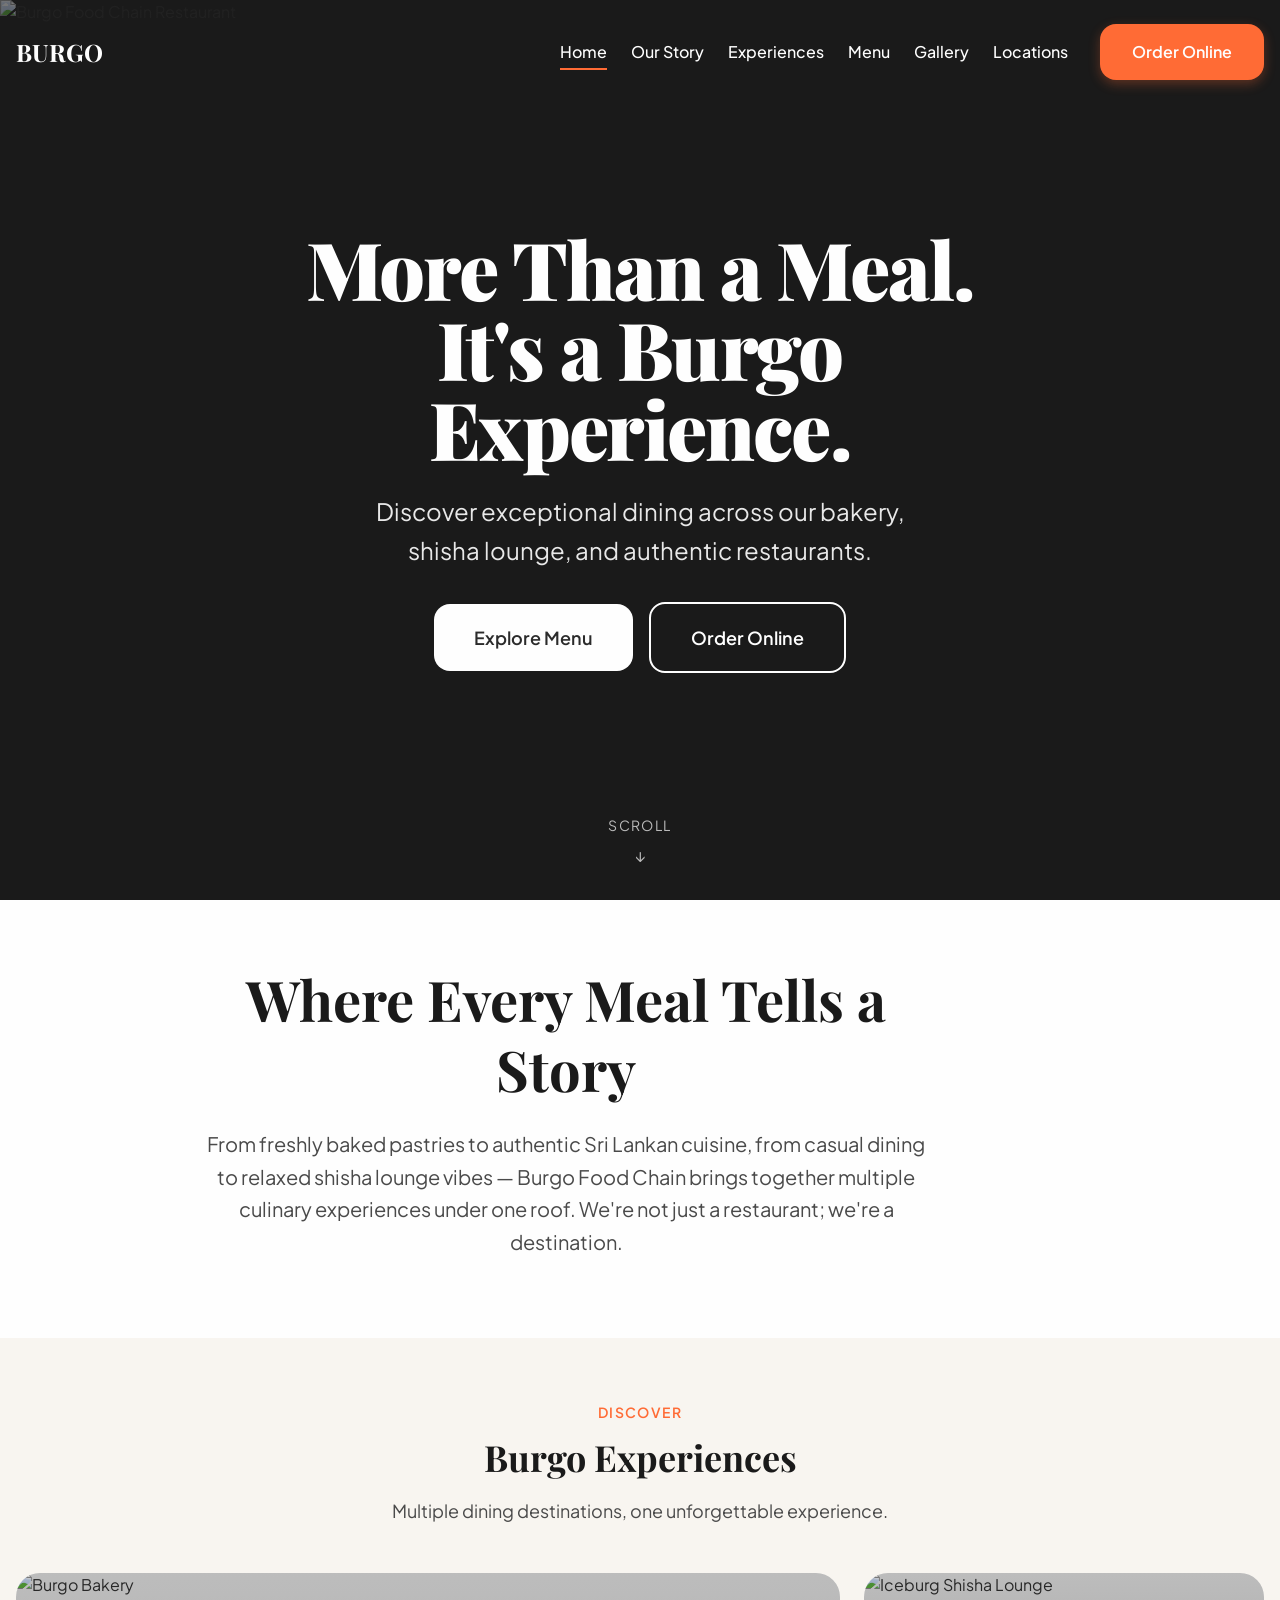
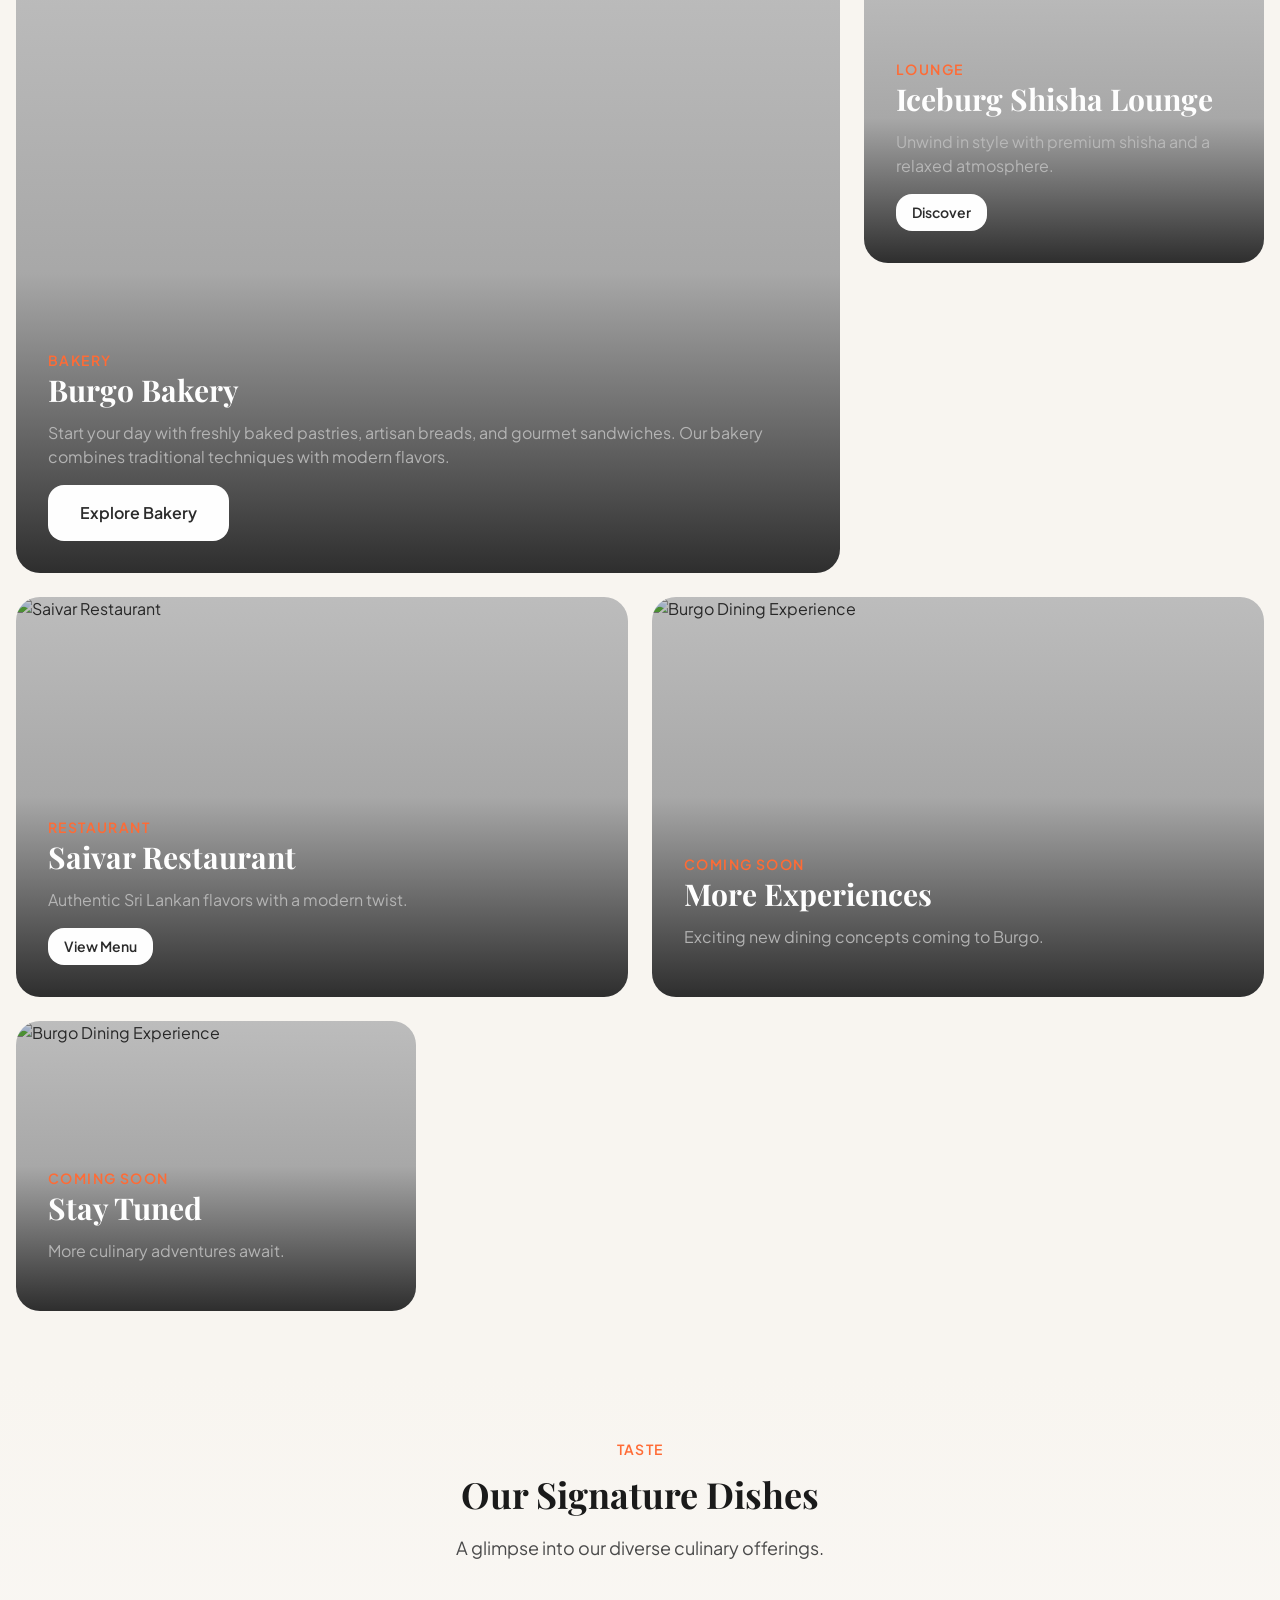
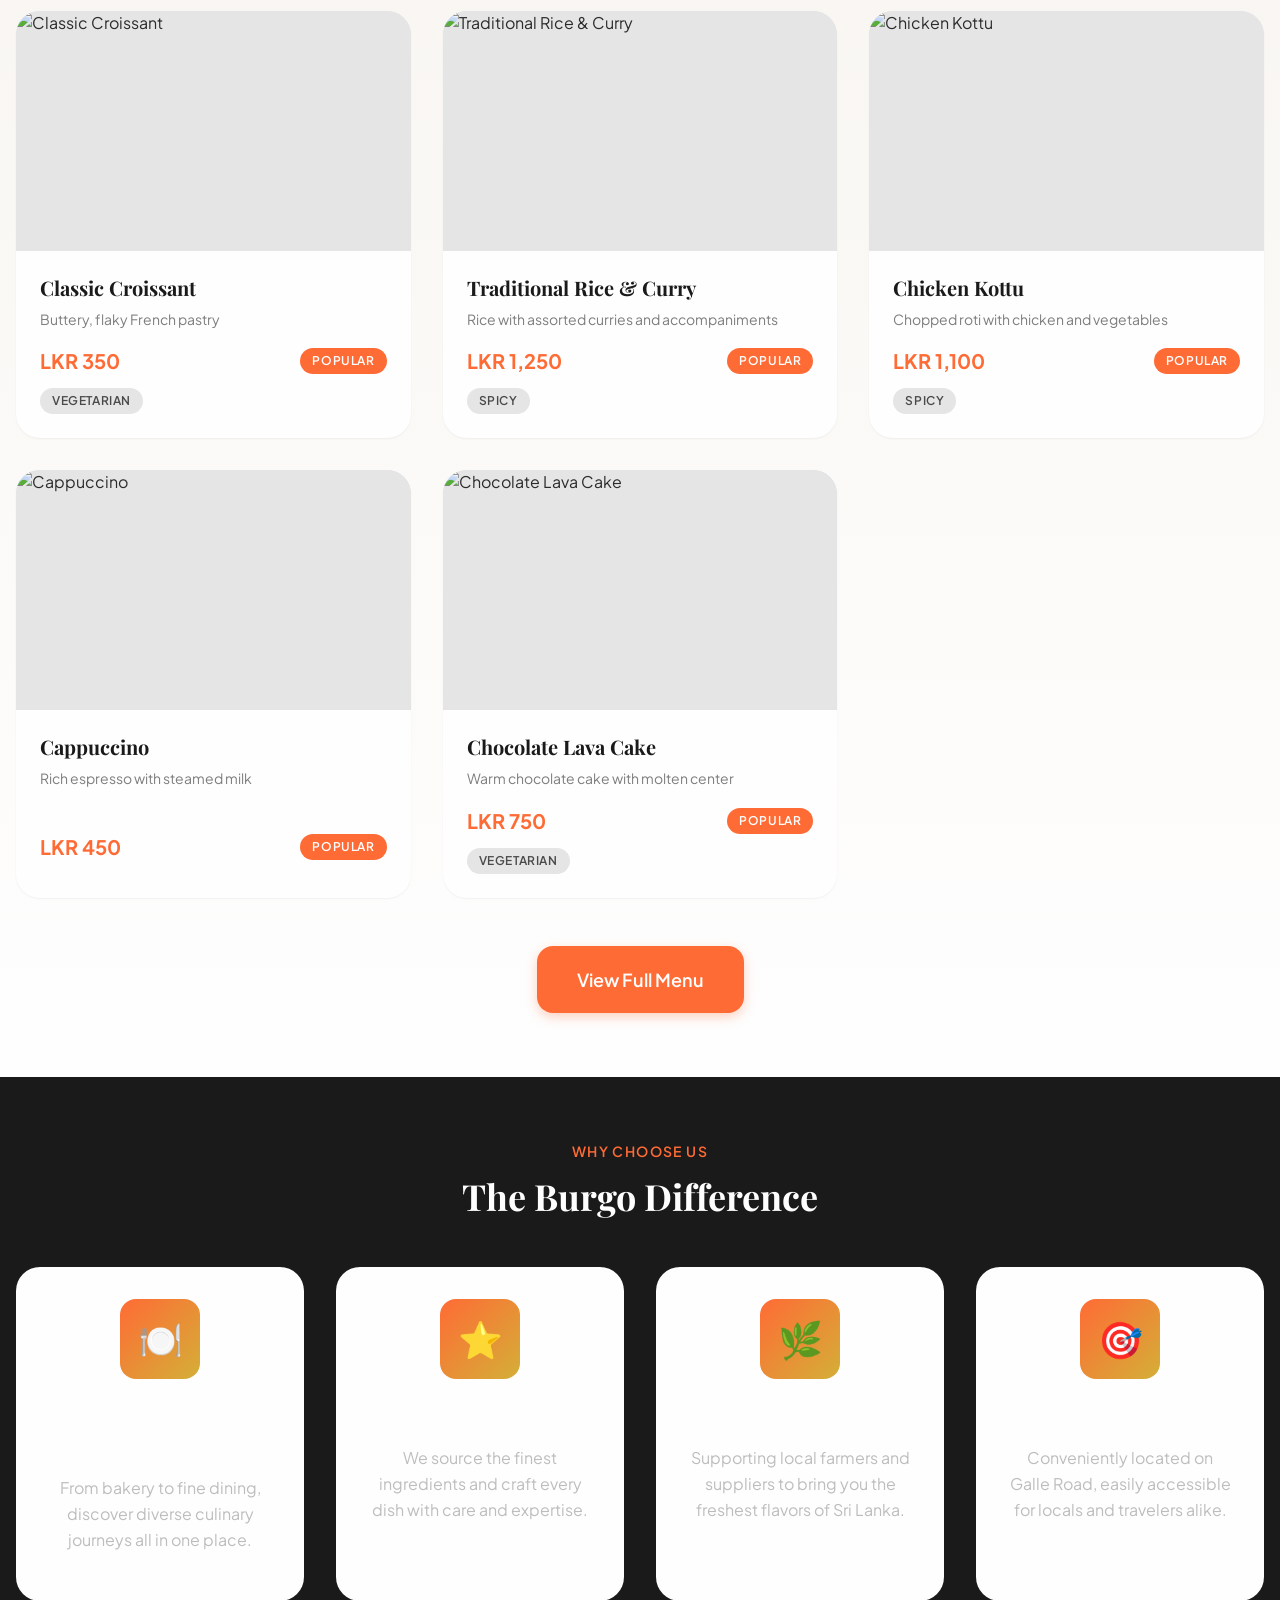
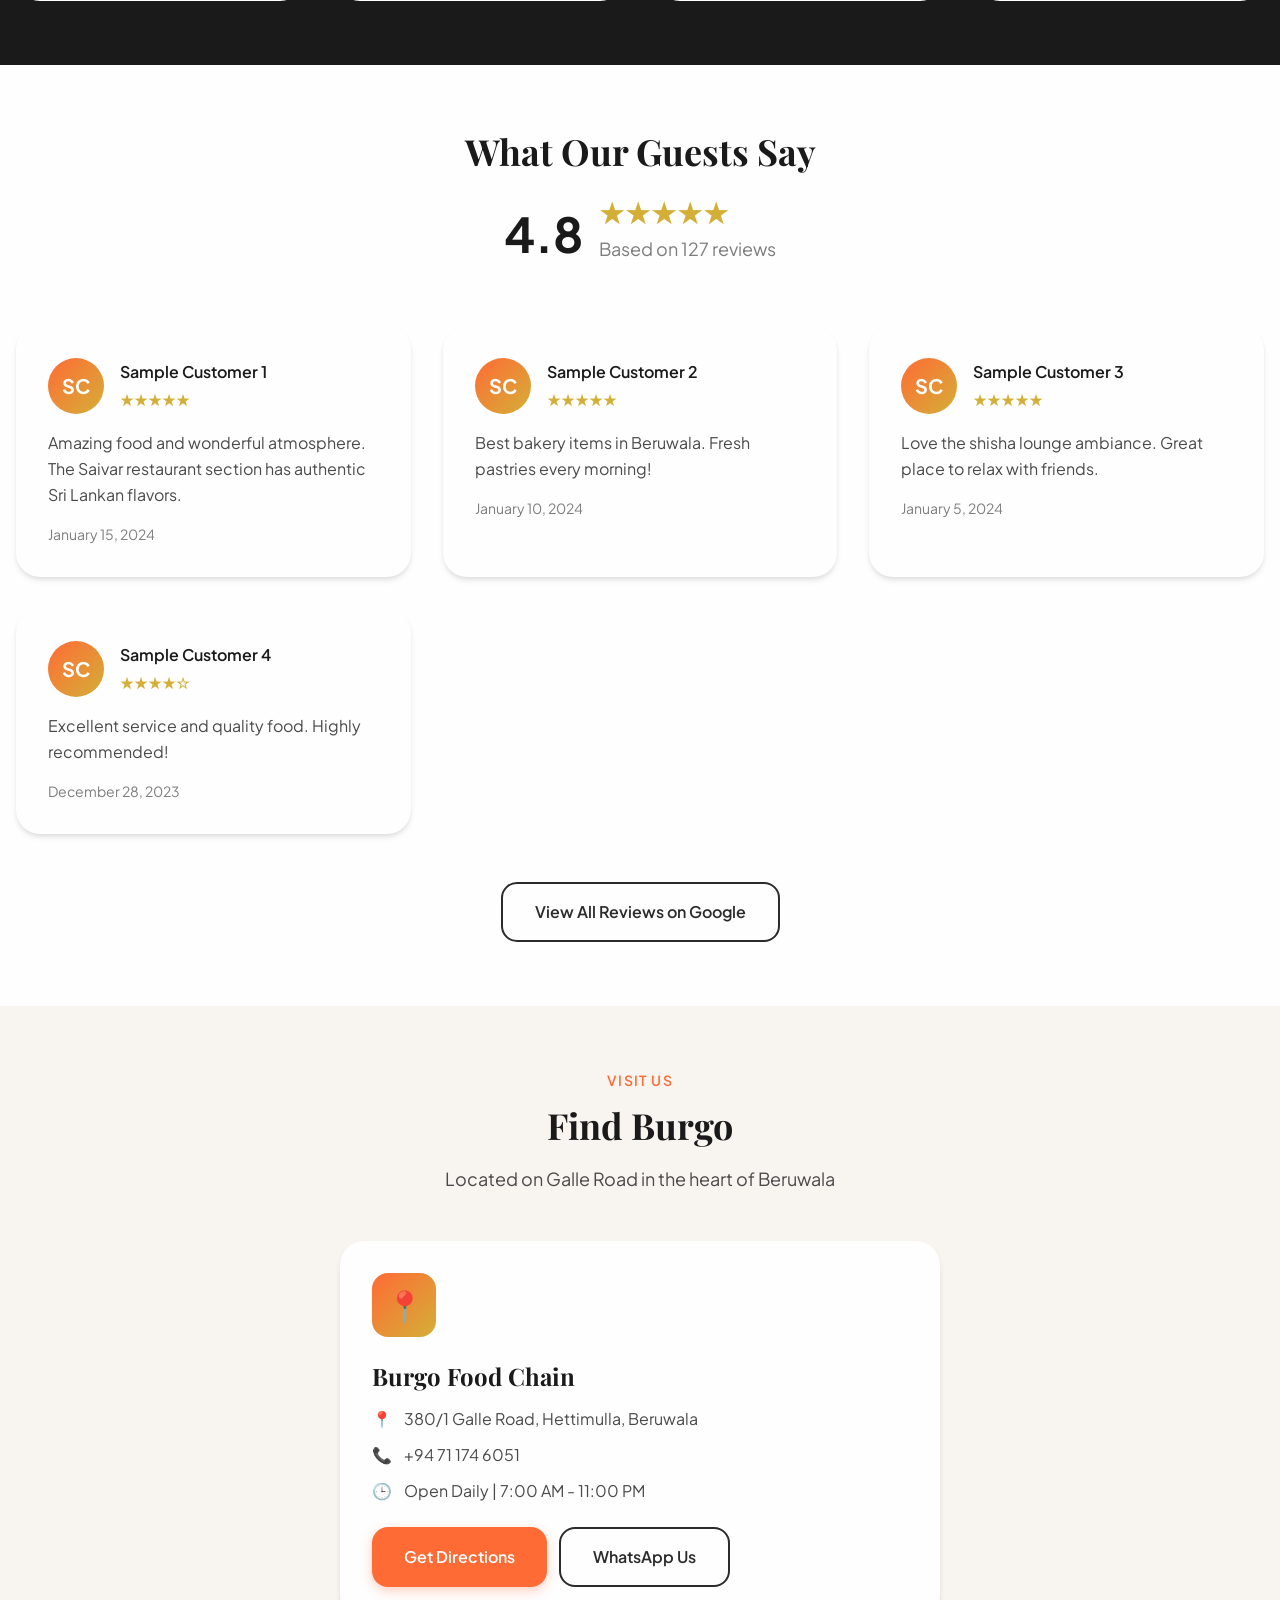
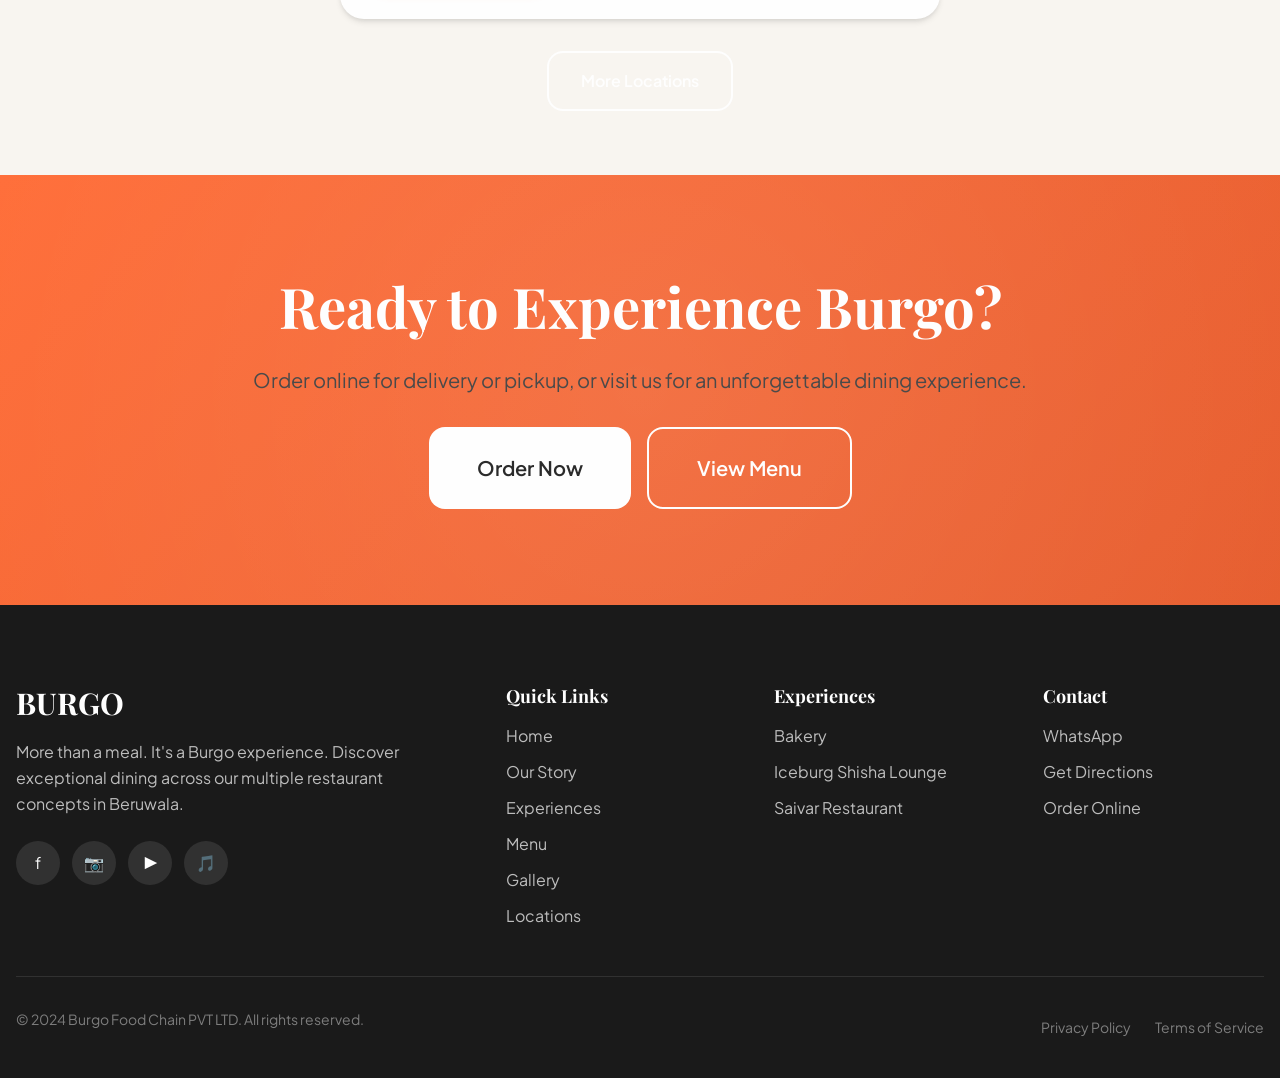
==== index.html @ d1140f70 "feat: create all website pages with SEO optimization - Build Home page with hero, experiences, menu " ====
<!DOCTYPE html>
<html lang="en">
<head>
  <meta charset="UTF-8">
  <meta name="viewport" content="width=device-width, initial-scale=1.0">
  
  <!-- SEO Meta Tags -->
  <title>Burgo Food Chain | Premium Restaurant Experience in Beruwala</title>
  <meta name="description" content="Experience exceptional dining at Burgo Food Chain in Beruwala. Discover our bakery, Iceburg Shisha Lounge, Saivar Restaurant, and more. Order online or visit us today.">
  <meta name="keywords" content="Burgo Food Chain, restaurant Beruwala, bakery, shisha lounge, Saivar restaurant, Sri Lankan food, order food online">
  <meta name="author" content="Burgo Food Chain PVT LTD">
  
  <!-- Open Graph / Facebook -->
  <meta property="og:type" content="website">
  <meta property="og:url" content="https://burgofc.com/">
  <meta property="og:title" content="Burgo Food Chain | Premium Restaurant Experience">
  <meta property="og:description" content="Experience exceptional dining at Burgo Food Chain. Multiple dining experiences under one roof.">
  <meta property="og:image" content="https://burgofc.com/assets/images/og-image.jpg">
  
  <!-- Twitter -->
  <meta property="twitter:card" content="summary_large_image">
  <meta property="twitter:url" content="https://burgofc.com/">
  <meta property="twitter:title" content="Burgo Food Chain | Premium Restaurant Experience">
  <meta property="twitter:description" content="Experience exceptional dining at Burgo Food Chain. Multiple dining experiences under one roof.">
  <meta property="twitter:image" content="https://burgofc.com/assets/images/og-image.jpg">
  
  <!-- Favicon -->
  <link rel="icon" type="image/png" href="assets/icons/favicon.png">
  
  <!-- Fonts -->
  <link rel="preconnect" href="https://fonts.googleapis.com">
  <link rel="preconnect" href="https://fonts.gstatic.com" crossorigin>
  <link href="https://fonts.googleapis.com/css2?family=Playfair+Display:wght@400;700;900&family=Plus+Jakarta+Sans:wght@300;400;500;600;700&display=swap" rel="stylesheet">
  
  <!-- Stylesheet -->
  <link rel="stylesheet" href="css/style.css">
  
  <!-- Schema.org structured data -->
  <script type="application/ld+json">
  {
    "@context": "https://schema.org",
    "@type": "Restaurant",
    "name": "Burgo Food Chain PVT LTD",
    "image": "https://burgofc.com/assets/images/hero-main.jpg",
    "description": "Premium restaurant chain in Beruwala offering bakery, shisha lounge, and authentic Sri Lankan cuisine.",
    "address": {
      "@type": "PostalAddress",
      "streetAddress": "380/1 Galle Road, Hettimulla",
      "addressLocality": "Beruwala",
      "addressCountry": "LK"
    },
    "telephone": "+94711746051",
    "url": "https://burgofc.com",
    "servesCuisine": ["Sri Lankan", "International", "Bakery"],
    "priceRange": "$$",
    "aggregateRating": {
      "@type": "AggregateRating",
      "ratingValue": "4.8",
      "reviewCount": "127"
    }
  }
  </script>
</head>
<body>
  
  <!-- Navigation -->
  <nav class="navbar">
    <div class="navbar-container">
      <a href="index.html" class="navbar-brand">
        <span>BURGO</span>
      </a>
      
      <div class="navbar-menu">
        <ul class="navbar-nav">
          <li><a href="index.html" class="navbar-link active">Home</a></li>
          <li><a href="about.html" class="navbar-link">Our Story</a></li>
          <li><a href="experiences.html" class="navbar-link">Experiences</a></li>
          <li><a href="menu.html" class="navbar-link">Menu</a></li>
          <li><a href="gallery.html" class="navbar-link">Gallery</a></li>
          <li><a href="locations.html" class="navbar-link">Locations</a></li>
        </ul>
        
        <div class="navbar-cta">
          <a href="#" class="btn btn-primary" id="orderOnlineBtn">Order Online</a>
        </div>
      </div>
      
      <!-- Mobile Menu Toggle -->
      <button class="navbar-toggle" aria-label="Toggle navigation menu">
        <span class="navbar-toggle-bar"></span>
        <span class="navbar-toggle-bar"></span>
        <span class="navbar-toggle-bar"></span>
      </button>
    </div>
    
    <!-- Mobile Menu -->
    <div class="navbar-mobile-menu">
      <ul class="navbar-mobile-nav">
        <li><a href="index.html" class="navbar-mobile-link active">Home</a></li>
        <li><a href="about.html" class="navbar-mobile-link">Our Story</a></li>
        <li><a href="experiences.html" class="navbar-mobile-link">Experiences</a></li>
        <li><a href="menu.html" class="navbar-mobile-link">Menu</a></li>
        <li><a href="gallery.html" class="navbar-mobile-link">Gallery</a></li>
        <li><a href="locations.html" class="navbar-mobile-link">Locations</a></li>
        <li><a href="#" class="btn btn-primary btn-full" id="orderOnlineMobileBtn">Order Online</a></li>
      </ul>
    </div>
  </nav>

  <!-- Hero Section -->
  <section class="hero">
    <div class="hero-background">
      <img src="assets/images/placeholders/hero-main.jpg" alt="Burgo Food Chain Restaurant" loading="eager">
    </div>
    <div class="hero-overlay"></div>
    
    <div class="hero-content" data-animate="fade-in-up">
      <h1 class="hero-title">More Than a Meal.<br>It's a Burgo Experience.</h1>
      <p class="hero-subtitle">Discover exceptional dining across our bakery, shisha lounge, and authentic restaurants.</p>
      
      <div class="hero-cta">
        <a href="menu.html" class="btn btn-light btn-lg">Explore Menu</a>
        <a href="#" class="btn btn-outline btn-lg" id="orderOnlineHeroBtn">Order Online</a>
      </div>
    </div>
    
    <div class="hero-scroll-indicator">
      <span class="hero-scroll-text">Scroll</span>
      <span>↓</span>
    </div>
  </section>

  <!-- Brand Statement -->
  <section class="brand-statement">
    <div class="container-sm" data-animate="fade-in-up">
      <h2 class="brand-statement-title">Where Every Meal Tells a Story</h2>
      <p class="brand-statement-text">
        From freshly baked pastries to authentic Sri Lankan cuisine, from casual dining to relaxed shisha lounge vibes — 
        Burgo Food Chain brings together multiple culinary experiences under one roof. 
        We're not just a restaurant; we're a destination.
      </p>
    </div>
  </section>

  <!-- Experiences Section -->
  <section class="section section-cream">
    <div class="container">
      <div class="section-header" data-animate="fade-in-up">
        <span class="section-label">Discover</span>
        <h2 class="section-title">Burgo Experiences</h2>
        <p class="section-description">Multiple dining destinations, one unforgettable experience.</p>
      </div>

      <div class="experiences-grid" data-animate-stagger>
        <!-- Featured Experience: Bakery -->
        <div class="experience-card experience-featured">
          <div class="experience-card-image">
            <img src="assets/images/placeholders/experience-bakery.jpg" alt="Burgo Bakery" loading="lazy">
          </div>
          <div class="experience-card-overlay"></div>
          <div class="experience-card-content">
            <span class="experience-card-label">Bakery</span>
            <h3 class="experience-card-title">Burgo Bakery</h3>
            <p class="experience-card-description">
              Start your day with freshly baked pastries, artisan breads, and gourmet sandwiches. 
              Our bakery combines traditional techniques with modern flavors.
            </p>
            <a href="experiences.html#bakery" class="btn btn-light">Explore Bakery</a>
          </div>
        </div>

        <!-- Iceburg Shisha Lounge -->
        <div class="experience-card experience-regular">
          <div class="experience-card-image">
            <img src="assets/images/placeholders/experience-iceburg.jpg" alt="Iceburg Shisha Lounge" loading="lazy">
          </div>
          <div class="experience-card-overlay"></div>
          <div class="experience-card-content">
            <span class="experience-card-label">Lounge</span>
            <h3 class="experience-card-title">Iceburg Shisha Lounge</h3>
            <p class="experience-card-description">
              Unwind in style with premium shisha and a relaxed atmosphere.
            </p>
            <a href="experiences.html#iceburg" class="btn btn-light btn-sm">Discover</a>
          </div>
        </div>

        <!-- Saivar Restaurant -->
        <div class="experience-card experience-regular">
          <div class="experience-card-image">
            <img src="assets/images/placeholders/experience-saivar.jpg" alt="Saivar Restaurant" loading="lazy">
          </div>
          <div class="experience-card-overlay"></div>
          <div class="experience-card-content">
            <span class="experience-card-label">Restaurant</span>
            <h3 class="experience-card-title">Saivar Restaurant</h3>
            <p class="experience-card-description">
              Authentic Sri Lankan flavors with a modern twist.
            </p>
            <a href="experiences.html#saivar" class="btn btn-light btn-sm">View Menu</a>
          </div>
        </div>

        <!-- Placeholder Experience 1 -->
        <div class="experience-card experience-regular">
          <div class="experience-card-image">
            <img src="assets/images/placeholders/experience-placeholder-1.jpg" alt="Burgo Dining Experience" loading="lazy">
          </div>
          <div class="experience-card-overlay"></div>
          <div class="experience-card-content">
            <span class="experience-card-label">Coming Soon</span>
            <h3 class="experience-card-title">More Experiences</h3>
            <p class="experience-card-description">
              Exciting new dining concepts coming to Burgo.
            </p>
          </div>
        </div>

        <!-- Placeholder Experience 2 -->
        <div class="experience-card experience-regular">
          <div class="experience-card-image">
            <img src="assets/images/placeholders/experience-placeholder-2.jpg" alt="Burgo Dining Experience" loading="lazy">
          </div>
          <div class="experience-card-overlay"></div>
          <div class="experience-card-content">
            <span class="experience-card-label">Coming Soon</span>
            <h3 class="experience-card-title">Stay Tuned</h3>
            <p class="experience-card-description">
              More culinary adventures await.
            </p>
          </div>
        </div>
      </div>
    </div>
  </section>

  <!-- Menu Preview Section -->
  <section class="section menu-preview">
    <div class="container">
      <div class="section-header" data-animate="fade-in-up">
        <span class="section-label">Taste</span>
        <h2 class="section-title">Our Signature Dishes</h2>
        <p class="section-description">A glimpse into our diverse culinary offerings.</p>
      </div>

      <div class="menu-grid" data-animate-stagger id="featuredMenuItems">
        <!-- Menu items will be loaded by JavaScript -->
      </div>

      <div class="text-center mt-12" data-animate="fade-in-up">
        <a href="menu.html" class="btn btn-primary btn-lg">View Full Menu</a>
      </div>
    </div>
  </section>

  <!-- Why Burgo Section -->
  <section class="section section-dark">
    <div class="container">
      <div class="section-header" data-animate="fade-in-up">
        <span class="section-label">Why Choose Us</span>
        <h2 class="section-title">The Burgo Difference</h2>
      </div>

      <div class="features-grid" data-animate-stagger>
        <div class="feature-item">
          <div class="feature-icon">🍽️</div>
          <h3 class="feature-title">Multiple Experiences</h3>
          <p class="feature-description">
            From bakery to fine dining, discover diverse culinary journeys all in one place.
          </p>
        </div>

        <div class="feature-item">
          <div class="feature-icon">⭐</div>
          <h3 class="feature-title">Premium Quality</h3>
          <p class="feature-description">
            We source the finest ingredients and craft every dish with care and expertise.
          </p>
        </div>

        <div class="feature-item">
          <div class="feature-icon">🌿</div>
          <h3 class="feature-title">Fresh & Local</h3>
          <p class="feature-description">
            Supporting local farmers and suppliers to bring you the freshest flavors of Sri Lanka.
          </p>
        </div>

        <div class="feature-item">
          <div class="feature-icon">🎯</div>
          <h3 class="feature-title">Perfect Location</h3>
          <p class="feature-description">
            Conveniently located on Galle Road, easily accessible for locals and travelers alike.
          </p>
        </div>
      </div>
    </div>
  </section>

  <!-- Reviews Section -->
  <section class="section">
    <div class="container">
      <div class="reviews-header" data-animate="fade-in-up">
        <h2 class="section-title">What Our Guests Say</h2>
        
        <div class="reviews-rating">
          <div class="reviews-rating-number">4.8</div>
          <div>
            <div class="reviews-rating-stars">
              ★★★★★
            </div>
            <p class="reviews-rating-text">Based on 127 reviews</p>
          </div>
        </div>
      </div>

      <div class="reviews-grid" id="reviewsContainer" data-animate-stagger>
        <!-- Reviews will be loaded by JavaScript -->
      </div>

      <div class="reviews-cta" data-animate="fade-in-up">
        <a href="#" class="btn btn-secondary" id="viewGoogleReviewsBtn">View All Reviews on Google</a>
      </div>
    </div>
  </section>

  <!-- Location Preview Section -->
  <section class="section section-cream">
    <div class="container">
      <div class="section-header" data-animate="fade-in-up">
        <span class="section-label">Visit Us</span>
        <h2 class="section-title">Find Burgo</h2>
        <p class="section-description">Located on Galle Road in the heart of Beruwala</p>
      </div>

      <div class="location-card" style="max-width: 600px; margin: 0 auto;" data-animate="fade-in-up">
        <div class="location-card-icon">📍</div>
        <h3 class="location-card-title">Burgo Food Chain</h3>
        <div class="location-card-info">
          <div class="location-card-info-item">
            <span>📍</span>
            <span>380/1 Galle Road, Hettimulla, Beruwala</span>
          </div>
          <div class="location-card-info-item">
            <span>📞</span>
            <span>+94 71 174 6051</span>
          </div>
          <div class="location-card-info-item">
            <span>🕒</span>
            <span>Open Daily | 7:00 AM - 11:00 PM</span>
          </div>
        </div>
        <div class="location-card-actions">
          <a href="#" class="btn btn-primary" id="getDirectionsBtn">Get Directions</a>
          <a href="#" class="btn btn-secondary" id="whatsappBtn">WhatsApp Us</a>
        </div>
      </div>

      <div class="text-center mt-8" data-animate="fade-in-up">
        <a href="locations.html" class="btn btn-outline">More Locations</a>
      </div>
    </div>
  </section>

  <!-- CTA Section -->
  <section class="cta-section">
    <div class="cta-content">
      <h2 class="cta-title" data-animate="fade-in-up">Ready to Experience Burgo?</h2>
      <p class="cta-description" data-animate="fade-in-up">Order online for delivery or pickup, or visit us for an unforgettable dining experience.</p>
      <div class="cta-buttons" data-animate="fade-in-up">
        <a href="#" class="btn btn-light btn-xl" id="orderNowBtn">Order Now</a>
        <a href="menu.html" class="btn btn-outline btn-xl">View Menu</a>
      </div>
    </div>
  </section>

  <!-- Footer -->
  <footer class="footer">
    <div class="container">
      <div class="footer-content">
        <!-- Brand Column -->
        <div class="footer-brand">
          <h3 class="footer-logo">BURGO</h3>
          <p class="footer-description">
            More than a meal. It's a Burgo experience. Discover exceptional dining across our multiple restaurant concepts in Beruwala.
          </p>
          <div class="footer-social">
            <a href="#" class="footer-social-link" aria-label="Facebook" id="facebookLink">
              <span>f</span>
            </a>
            <a href="#" class="footer-social-link" aria-label="Instagram" id="instagramLink">
              <span>📷</span>
            </a>
            <a href="#" class="footer-social-link" aria-label="YouTube" id="youtubeLink">
              <span>▶</span>
            </a>
            <a href="#" class="footer-social-link" aria-label="TikTok" id="tiktokLink">
              <span>🎵</span>
            </a>
          </div>
        </div>

        <!-- Quick Links -->
        <div class="footer-column">
          <h4>Quick Links</h4>
          <nav class="footer-links">
            <a href="index.html" class="footer-link">Home</a>
            <a href="about.html" class="footer-link">Our Story</a>
            <a href="experiences.html" class="footer-link">Experiences</a>
            <a href="menu.html" class="footer-link">Menu</a>
            <a href="gallery.html" class="footer-link">Gallery</a>
            <a href="locations.html" class="footer-link">Locations</a>
          </nav>
        </div>

        <!-- Experiences -->
        <div class="footer-column">
          <h4>Experiences</h4>
          <nav class="footer-links">
            <a href="experiences.html#bakery" class="footer-link">Bakery</a>
            <a href="experiences.html#iceburg" class="footer-link">Iceburg Shisha Lounge</a>
            <a href="experiences.html#saivar" class="footer-link">Saivar Restaurant</a>
          </nav>
        </div>

        <!-- Contact -->
        <div class="footer-column">
          <h4>Contact</h4>
          <div class="footer-links">
            <a href="#" class="footer-link" id="footerWhatsappBtn">WhatsApp</a>
            <a href="#" class="footer-link" id="footerDirectionsBtn">Get Directions</a>
            <a href="#" class="footer-link" id="footerOrderBtn">Order Online</a>
          </div>
        </div>
      </div>

      <div class="footer-bottom">
        <p class="footer-copyright">
          &copy; 2024 Burgo Food Chain PVT LTD. All rights reserved.
        </p>
        <nav class="footer-legal">
          <a href="#" class="footer-legal-link">Privacy Policy</a>
          <a href="#" class="footer-legal-link">Terms of Service</a>
        </nav>
      </div>
    </div>
  </footer>

  <!-- Mobile Sticky CTA -->
  <div class="mobile-cta">
    <div class="mobile-cta-buttons">
      <a href="menu.html" class="btn btn-secondary">Menu</a>
      <a href="#" class="btn btn-primary" id="orderMobileCTABtn">Order Online</a>
    </div>
  </div>

  <!-- Scripts -->
  <script src="js/config.js"></script>
  <script src="data/menu-data.js"></script>
  <script src="data/reviews-data.js"></script>
  <script src="js/navigation.js"></script>
  <script src="js/main.js"></script>
  <script src="js/animations.js"></script>
</body>
</html>
---- css/style.css ----
/**
 * Burgo Food Chain - Main Stylesheet
 * Import all CSS modules in correct order
 */

/* 1. Design System */
@import url('variables.css');
@import url('reset.css');

/* 2. Base Styles */
@import url('base.css');

/* 3. Layout */
@import url('layout.css');

/* 4. Components */
@import url('components.css');

/* 5. Sections */
@import url('sections.css');

/* 6. Animations */
@import url('animations.css');

/* 7. Responsive */
@import url('responsive.css');
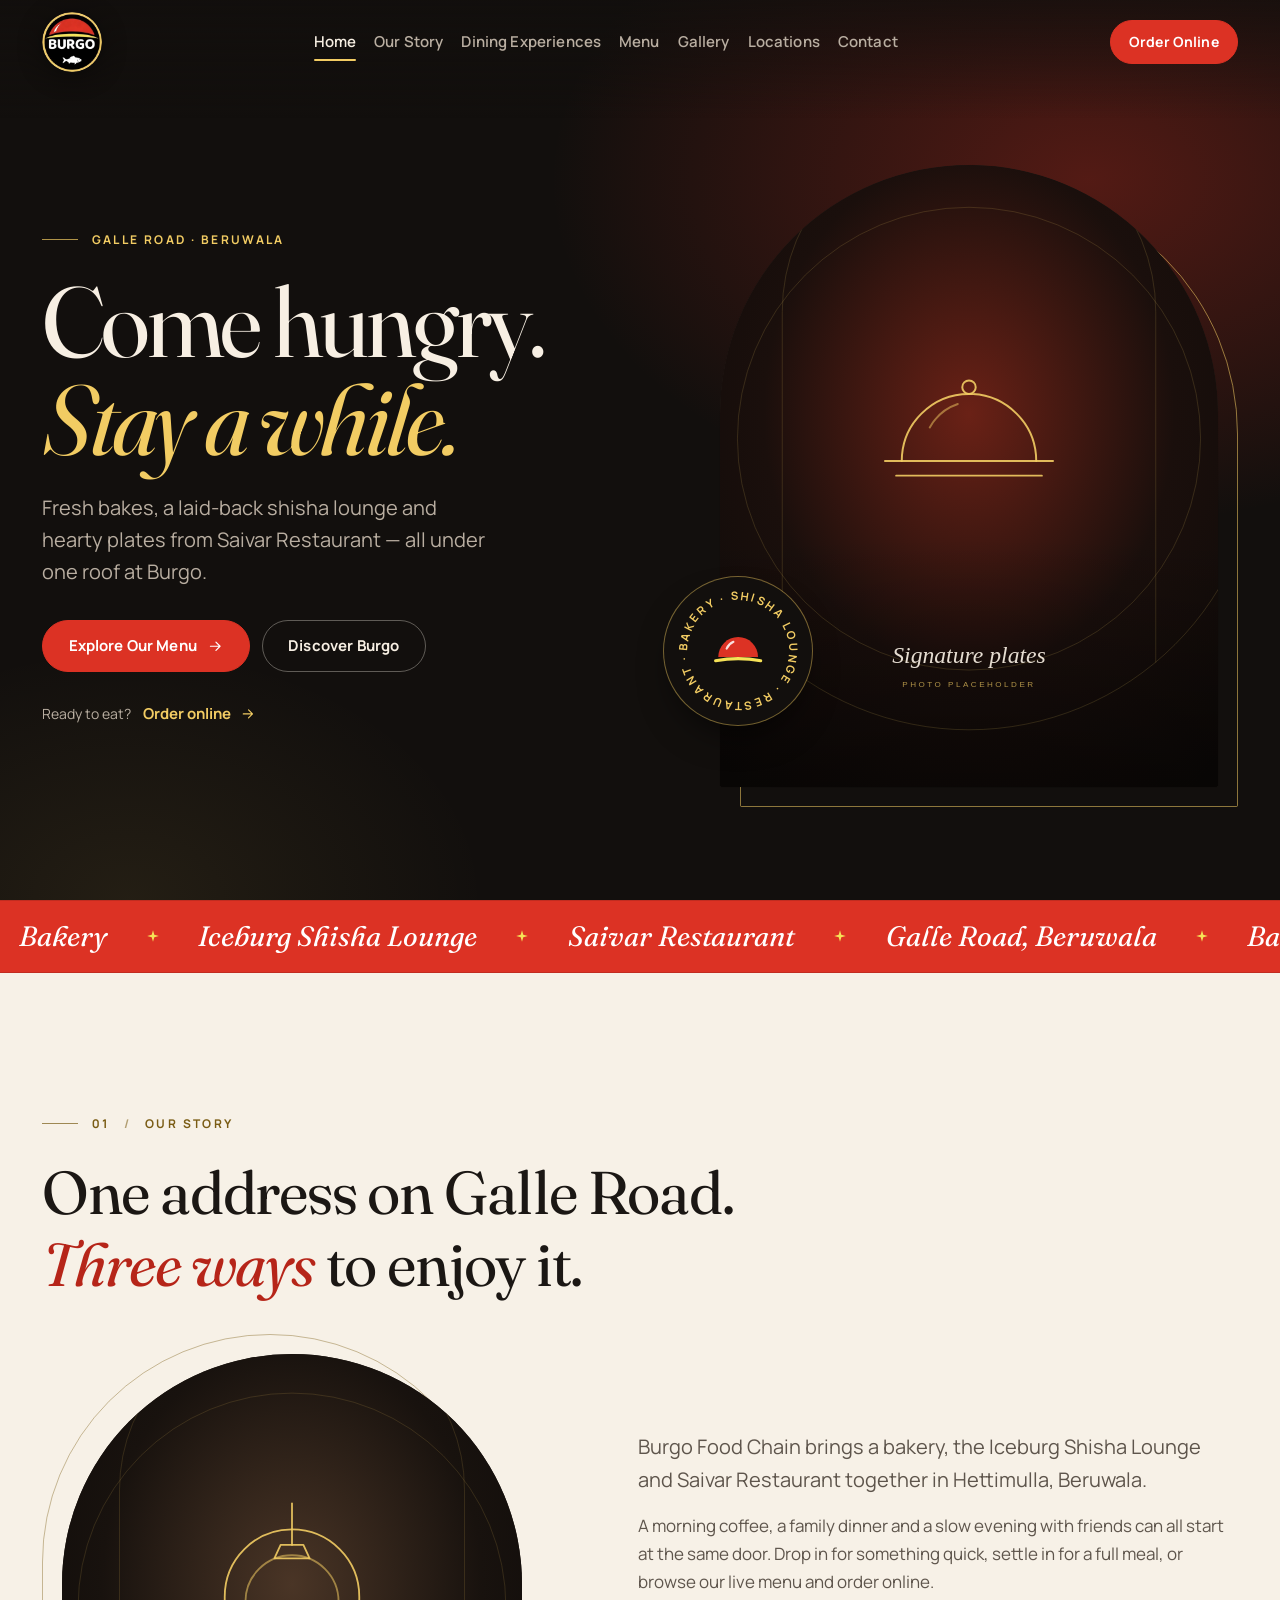
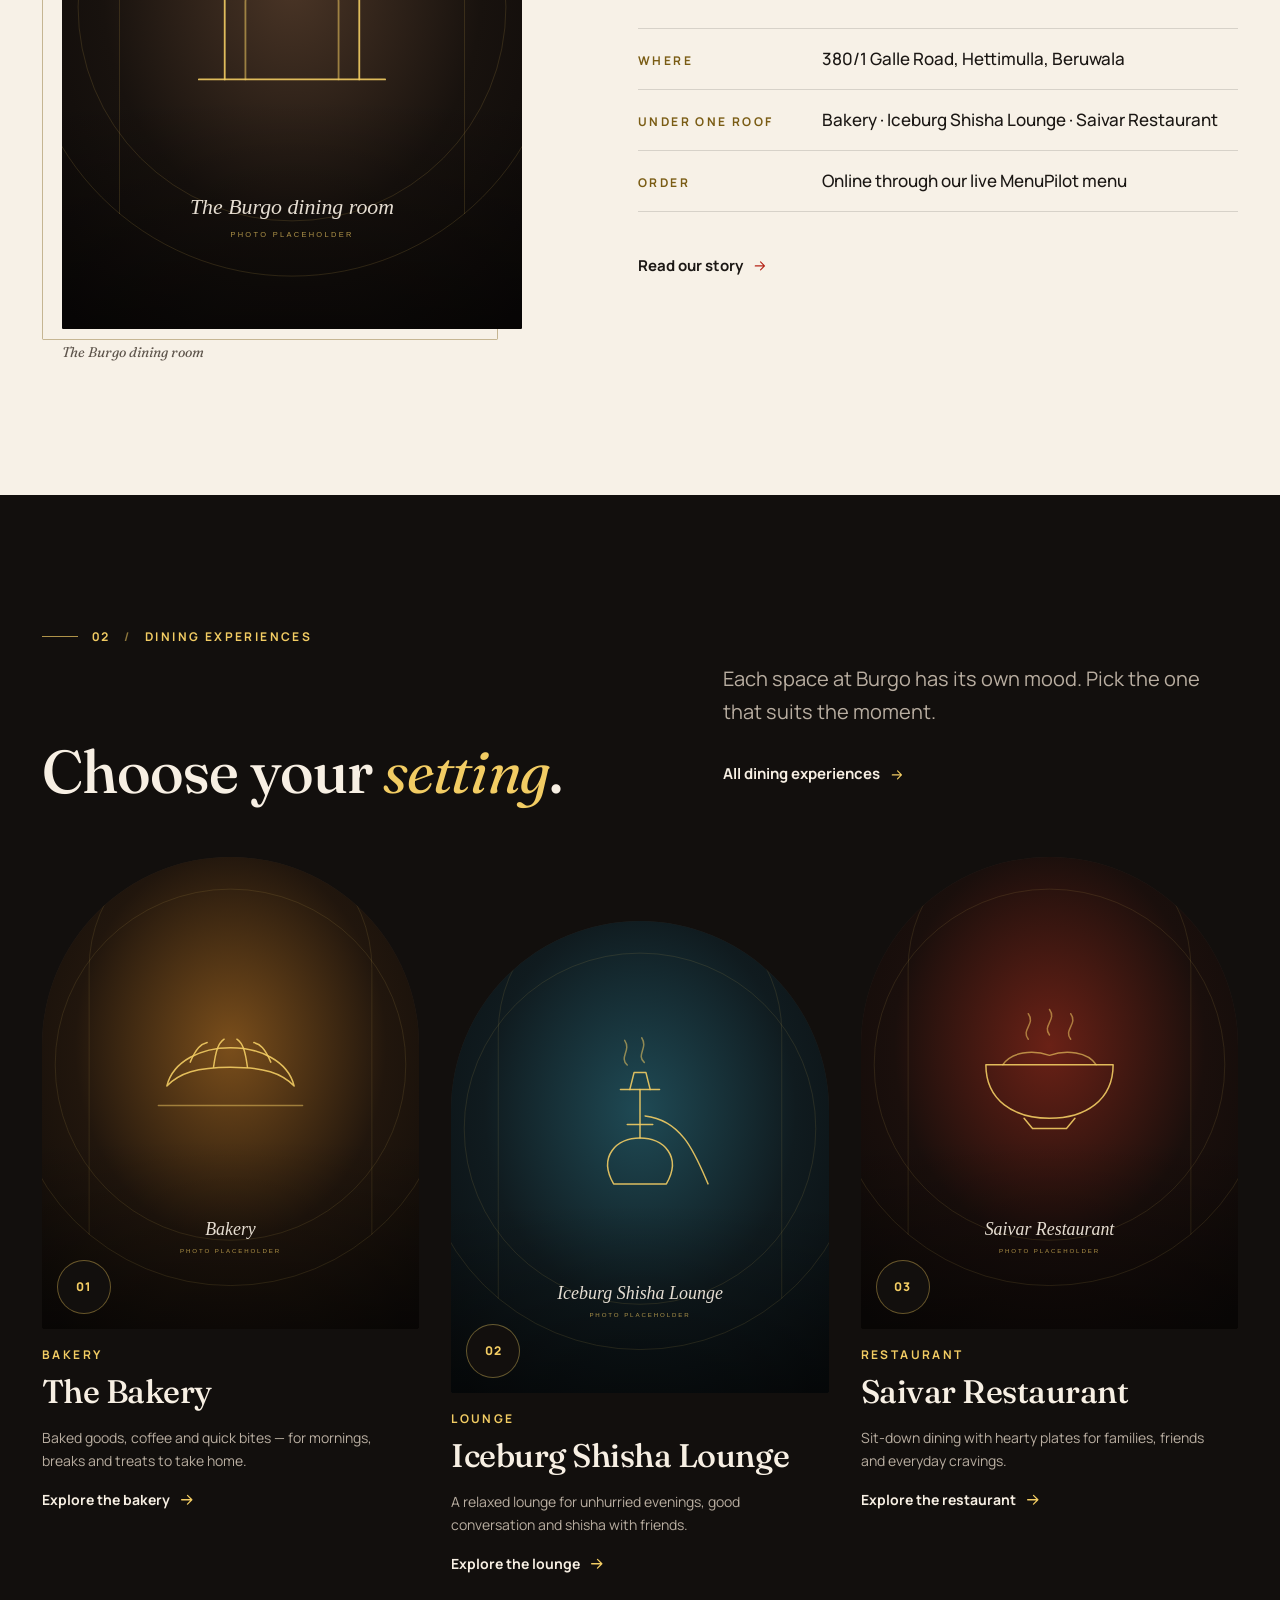
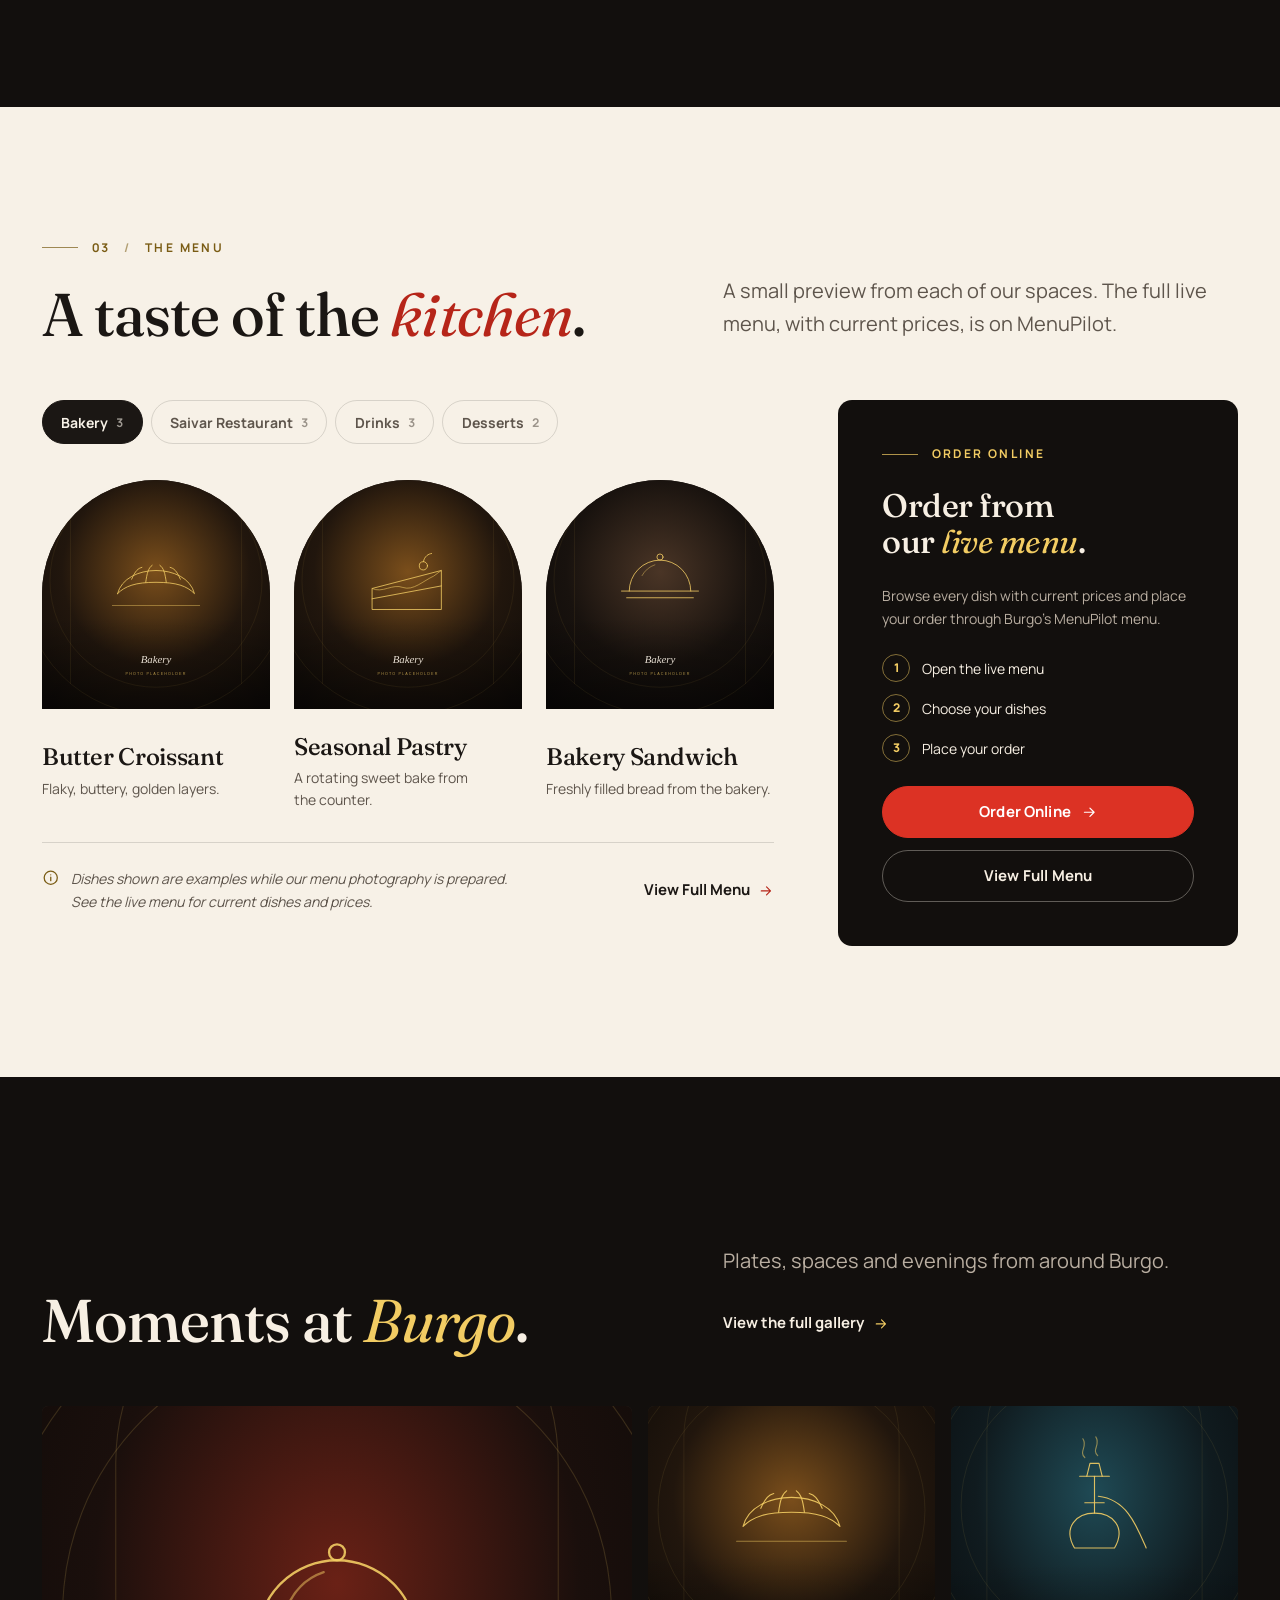
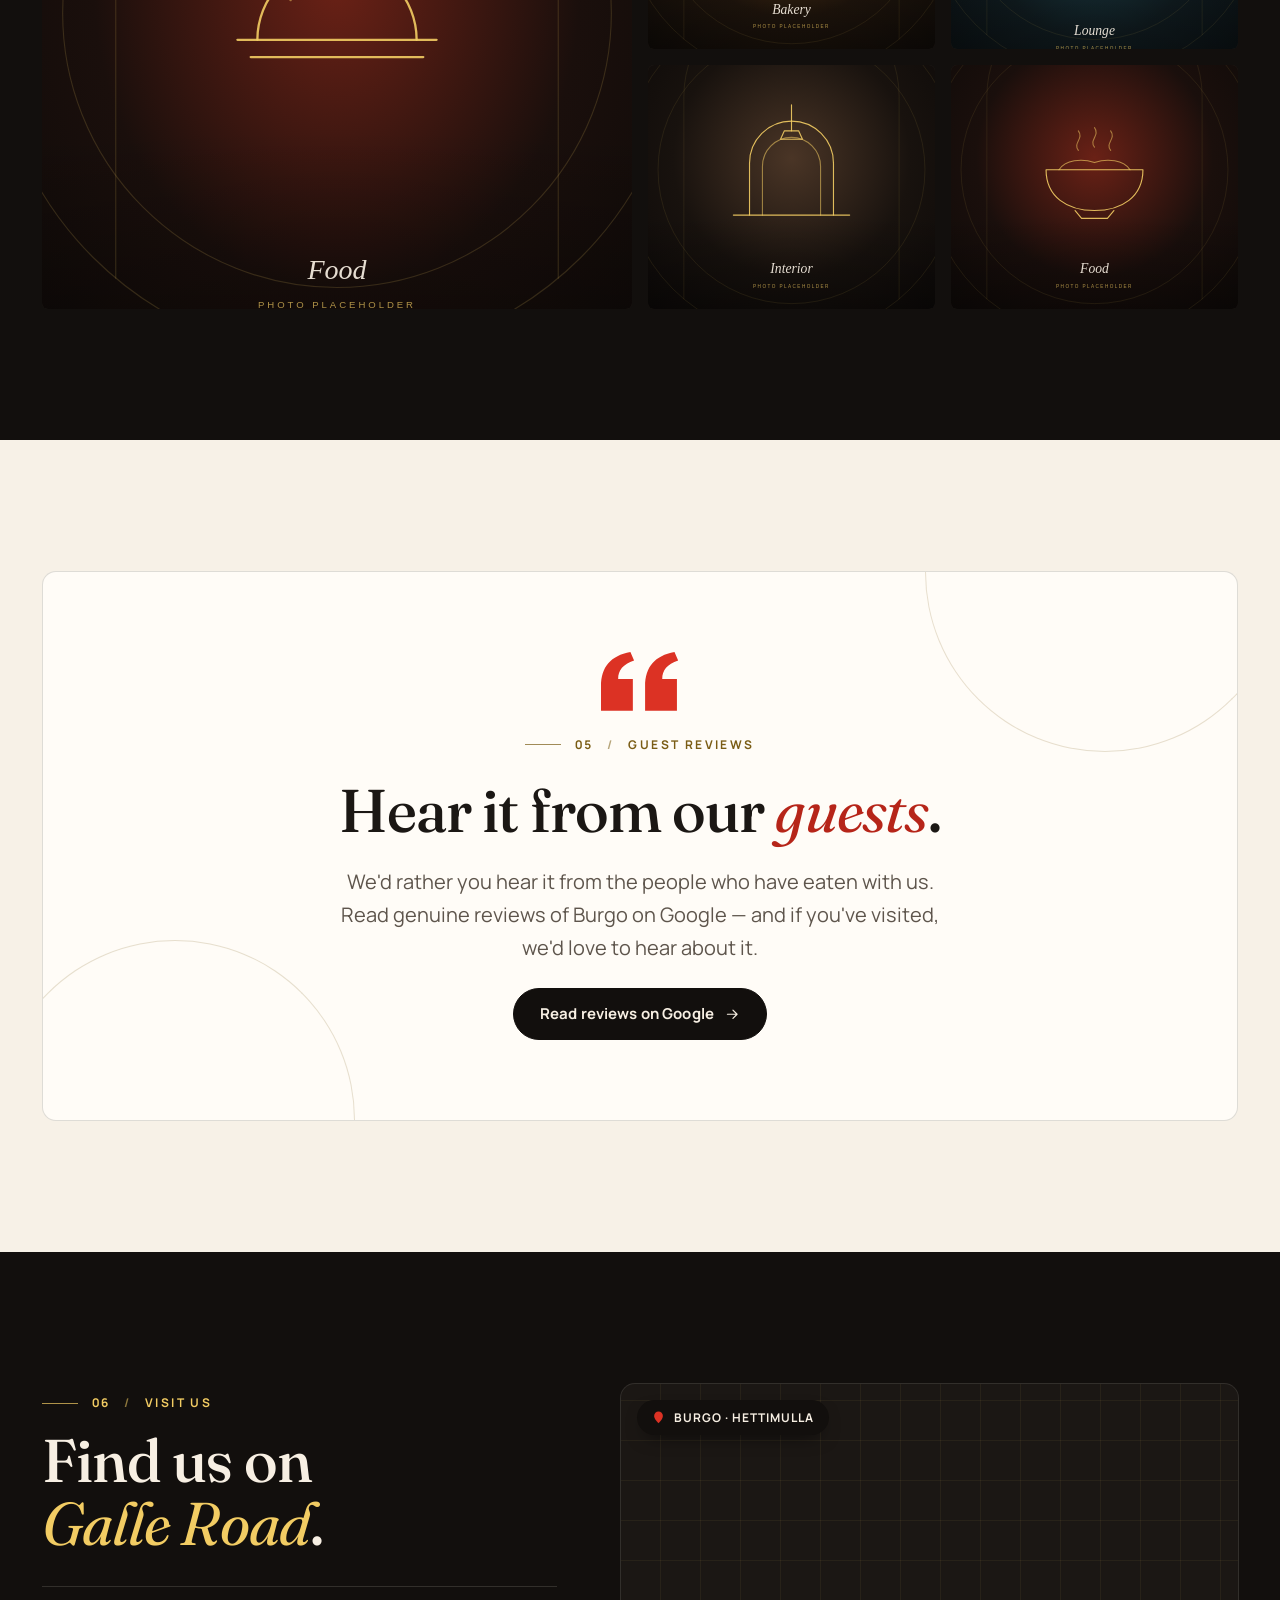
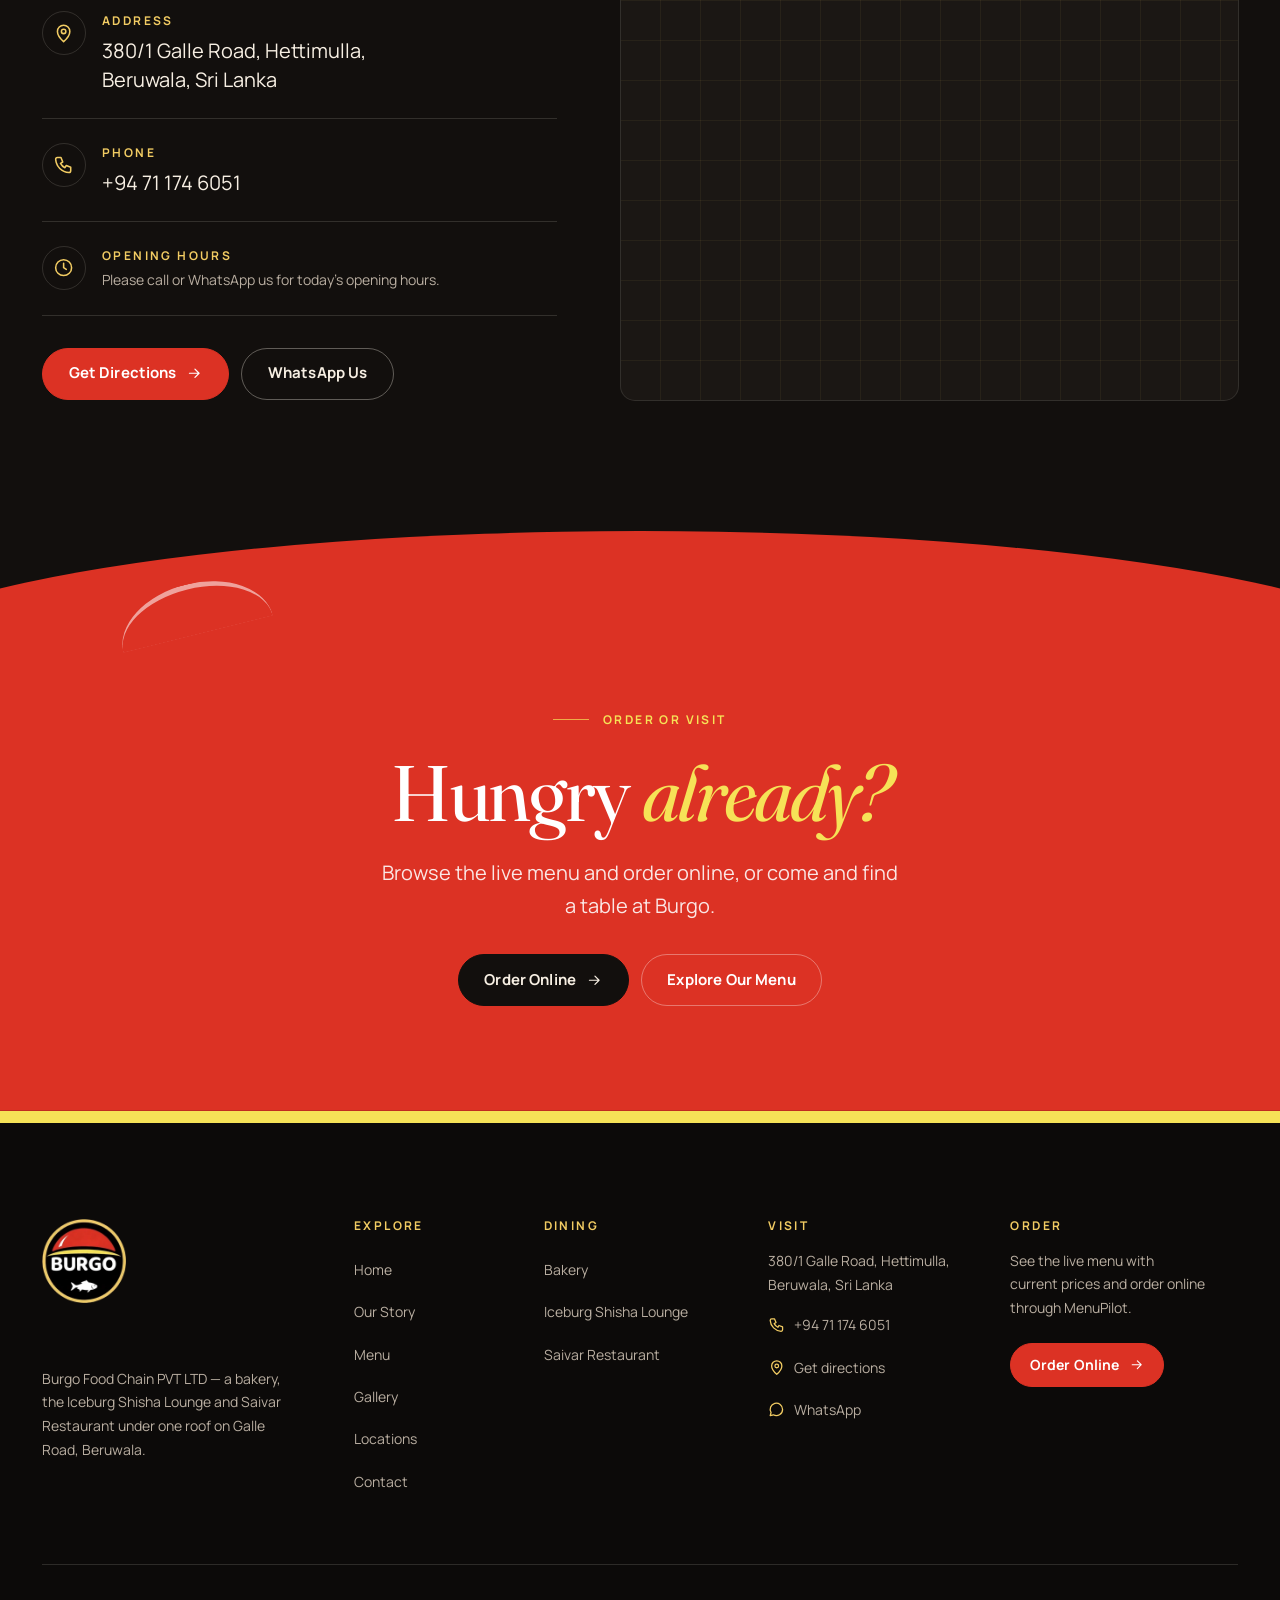
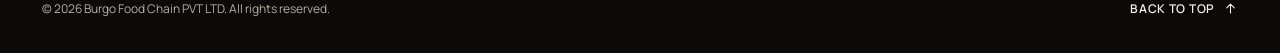
==== commit 094ac27d: "Redesign Burgo website with logo-based design system, responsive pages, right-side mobile drawer, an" ====
--- a/index.html
+++ b/index.html
@@ -2,464 +2,561 @@
 <html lang="en">
 <head>
   <meta charset="UTF-8">
-  <meta name="viewport" content="width=device-width, initial-scale=1.0">
-  
-  <!-- SEO Meta Tags -->
-  <title>Burgo Food Chain | Premium Restaurant Experience in Beruwala</title>
-  <meta name="description" content="Experience exceptional dining at Burgo Food Chain in Beruwala. Discover our bakery, Iceburg Shisha Lounge, Saivar Restaurant, and more. Order online or visit us today.">
-  <meta name="keywords" content="Burgo Food Chain, restaurant Beruwala, bakery, shisha lounge, Saivar restaurant, Sri Lankan food, order food online">
-  <meta name="author" content="Burgo Food Chain PVT LTD">
-  
-  <!-- Open Graph / Facebook -->
+  <meta name="viewport" content="width=device-width, initial-scale=1, viewport-fit=cover">
+  <title>Burgo Food Chain | Bakery, Shisha Lounge &amp; Restaurant in Beruwala</title>
+  <meta name="description" content="Burgo Food Chain brings a bakery, the Iceburg Shisha Lounge and Saivar Restaurant together at 380/1 Galle Road, Hettimulla, Beruwala. Explore the menu and order online.">
+  <link rel="canonical" href="https://burgofc.com/">
+  <meta name="theme-color" content="#120F0D">
+
   <meta property="og:type" content="website">
+  <meta property="og:site_name" content="Burgo Food Chain">
   <meta property="og:url" content="https://burgofc.com/">
-  <meta property="og:title" content="Burgo Food Chain | Premium Restaurant Experience">
-  <meta property="og:description" content="Experience exceptional dining at Burgo Food Chain. Multiple dining experiences under one roof.">
+  <meta property="og:title" content="Burgo Food Chain | Bakery, Shisha Lounge & Restaurant">
+  <meta property="og:description" content="A bakery, the Iceburg Shisha Lounge and Saivar Restaurant under one roof on Galle Road, Beruwala.">
   <meta property="og:image" content="https://burgofc.com/assets/images/og-image.jpg">
-  
-  <!-- Twitter -->
-  <meta property="twitter:card" content="summary_large_image">
-  <meta property="twitter:url" content="https://burgofc.com/">
-  <meta property="twitter:title" content="Burgo Food Chain | Premium Restaurant Experience">
-  <meta property="twitter:description" content="Experience exceptional dining at Burgo Food Chain. Multiple dining experiences under one roof.">
-  <meta property="twitter:image" content="https://burgofc.com/assets/images/og-image.jpg">
-  
-  <!-- Favicon -->
-  <link rel="icon" type="image/png" href="assets/icons/favicon.png">
-  
-  <!-- Fonts -->
+  <meta property="og:image:width" content="1200">
+  <meta property="og:image:height" content="630">
+  <meta name="twitter:card" content="summary_large_image">
+
+  <link rel="icon" href="assets/icons/favicon.ico" sizes="48x48">
+  <link rel="icon" type="image/png" href="assets/icons/favicon-32.png" sizes="32x32">
+  <link rel="apple-touch-icon" href="assets/icons/apple-touch-icon.png">
+  <link rel="manifest" href="site.webmanifest">
+
   <link rel="preconnect" href="https://fonts.googleapis.com">
   <link rel="preconnect" href="https://fonts.gstatic.com" crossorigin>
-  <link href="https://fonts.googleapis.com/css2?family=Playfair+Display:wght@400;700;900&family=Plus+Jakarta+Sans:wght@300;400;500;600;700&display=swap" rel="stylesheet">
-  
-  <!-- Stylesheet -->
+  <link rel="stylesheet" href="https://fonts.googleapis.com/css2?family=Fraunces:ital,opsz,wght@0,9..144,300..600;1,9..144,300..600&family=Manrope:wght@400;500;600;700;800&display=swap">
   <link rel="stylesheet" href="css/style.css">
-  
-  <!-- Schema.org structured data -->
+  <script>document.documentElement.classList.add('js');</script>
+
   <script type="application/ld+json">
   {
     "@context": "https://schema.org",
     "@type": "Restaurant",
     "name": "Burgo Food Chain PVT LTD",
-    "image": "https://burgofc.com/assets/images/hero-main.jpg",
-    "description": "Premium restaurant chain in Beruwala offering bakery, shisha lounge, and authentic Sri Lankan cuisine.",
+    "url": "https://burgofc.com/",
+    "logo": "https://burgofc.com/assets/images/brand/burgo-logo-384.png",
+    "image": "https://burgofc.com/assets/images/og-image.jpg",
+    "telephone": "+94711746051",
     "address": {
       "@type": "PostalAddress",
       "streetAddress": "380/1 Galle Road, Hettimulla",
       "addressLocality": "Beruwala",
       "addressCountry": "LK"
-    },
-    "telephone": "+94711746051",
-    "url": "https://burgofc.com",
-    "servesCuisine": ["Sri Lankan", "International", "Bakery"],
-    "priceRange": "$$",
-    "aggregateRating": {
-      "@type": "AggregateRating",
-      "ratingValue": "4.8",
-      "reviewCount": "127"
     }
   }
   </script>
 </head>
-<body>
-  
-  <!-- Navigation -->
-  <nav class="navbar">
-    <div class="navbar-container">
-      <a href="index.html" class="navbar-brand">
-        <span>BURGO</span>
+<body id="top">
+  <a class="skip-link" href="#main">Skip to content</a>
+
+  <!-- ============ Header ============ -->
+  <header class="site-header" data-header>
+    <div class="container container--wide site-header__inner">
+      <a class="brand" href="index.html" aria-label="Burgo Food Chain home">
+        <img class="brand__logo" src="assets/images/brand/burgo-logo-192.webp" width="60" height="60" alt="Burgo Food Chain logo">
       </a>
-      
-      <div class="navbar-menu">
-        <ul class="navbar-nav">
-          <li><a href="index.html" class="navbar-link active">Home</a></li>
-          <li><a href="about.html" class="navbar-link">Our Story</a></li>
-          <li><a href="experiences.html" class="navbar-link">Experiences</a></li>
-          <li><a href="menu.html" class="navbar-link">Menu</a></li>
-          <li><a href="gallery.html" class="navbar-link">Gallery</a></li>
-          <li><a href="locations.html" class="navbar-link">Locations</a></li>
+
+      <nav class="primary-nav" aria-label="Primary">
+        <ul class="primary-nav__list" role="list">
+          <li><a class="primary-nav__link" href="index.html" aria-current="page">Home</a></li>
+          <li><a class="primary-nav__link" href="about.html">Our Story</a></li>
+          <li><a class="primary-nav__link" href="experiences.html">Dining Experiences</a></li>
+          <li><a class="primary-nav__link" href="menu.html">Menu</a></li>
+          <li><a class="primary-nav__link" href="gallery.html">Gallery</a></li>
+          <li><a class="primary-nav__link" href="locations.html">Locations</a></li>
+          <li><a class="primary-nav__link" href="locations.html#contact">Contact</a></li>
         </ul>
-        
-        <div class="navbar-cta">
-          <a href="#" class="btn btn-primary" id="orderOnlineBtn">Order Online</a>
-        </div>
-      </div>
-      
-      <!-- Mobile Menu Toggle -->
-      <button class="navbar-toggle" aria-label="Toggle navigation menu">
-        <span class="navbar-toggle-bar"></span>
-        <span class="navbar-toggle-bar"></span>
-        <span class="navbar-toggle-bar"></span>
-      </button>
+      </nav>
+
+      <div class="site-header__actions">
+        <a class="btn btn--primary btn--sm" href="menu.html#order" data-link="order"><span>Order<span class="site-header__order-extra"> Online</span></span></a>
+        <button class="menu-toggle" type="button" aria-expanded="false" aria-controls="mobile-menu" data-menu-toggle>
+          <span class="visually-hidden">Open menu</span>
+          <span class="menu-toggle__bars" aria-hidden="true"></span>
+        </button>
+      </div>
     </div>
-    
-    <!-- Mobile Menu -->
-    <div class="navbar-mobile-menu">
-      <ul class="navbar-mobile-nav">
-        <li><a href="index.html" class="navbar-mobile-link active">Home</a></li>
-        <li><a href="about.html" class="navbar-mobile-link">Our Story</a></li>
-        <li><a href="experiences.html" class="navbar-mobile-link">Experiences</a></li>
-        <li><a href="menu.html" class="navbar-mobile-link">Menu</a></li>
-        <li><a href="gallery.html" class="navbar-mobile-link">Gallery</a></li>
-        <li><a href="locations.html" class="navbar-mobile-link">Locations</a></li>
-        <li><a href="#" class="btn btn-primary btn-full" id="orderOnlineMobileBtn">Order Online</a></li>
-      </ul>
+  </header>
+
+  <div class="mobile-menu" id="mobile-menu" data-mobile-menu inert>
+    <div class="mobile-menu__backdrop" data-menu-close></div>
+    <div class="mobile-menu__panel" role="dialog" aria-modal="true" aria-label="Site menu">
+      <div class="mobile-menu__head">
+        <a class="mobile-menu__brand" href="index.html">
+          <img src="assets/images/brand/burgo-logo-96.webp" width="40" height="40" alt="">
+          <span>Burgo Food Chain</span>
+        </a>
+        <button class="icon-btn mobile-menu__close" type="button" data-menu-close>
+          <span class="visually-hidden">Close menu</span>
+          <svg class="icon" viewBox="0 0 24 24" aria-hidden="true"><path d="M6 6l12 12M18 6L6 18"/></svg>
+        </button>
+      </div>
+      <nav class="mobile-menu__nav" aria-label="Mobile">
+        <ul class="mobile-menu__list" role="list">
+          <li class="mobile-menu__item"><a class="mobile-menu__link" href="index.html" aria-current="page"><span class="mobile-menu__num">01</span>Home</a></li>
+          <li class="mobile-menu__item"><a class="mobile-menu__link" href="about.html"><span class="mobile-menu__num">02</span>Our Story</a></li>
+          <li class="mobile-menu__item"><a class="mobile-menu__link" href="experiences.html"><span class="mobile-menu__num">03</span>Dining Experiences</a></li>
+          <li class="mobile-menu__item"><a class="mobile-menu__link" href="menu.html"><span class="mobile-menu__num">04</span>Menu</a></li>
+          <li class="mobile-menu__item"><a class="mobile-menu__link" href="gallery.html"><span class="mobile-menu__num">05</span>Gallery</a></li>
+          <li class="mobile-menu__item"><a class="mobile-menu__link" href="locations.html"><span class="mobile-menu__num">06</span>Locations</a></li>
+          <li class="mobile-menu__item"><a class="mobile-menu__link" href="locations.html#contact"><span class="mobile-menu__num">07</span>Contact</a></li>
+        </ul>
+      </nav>
+      <div class="mobile-menu__footer theme-dark">
+        <a class="btn btn--primary btn--block" href="menu.html#order" data-link="order">
+          Order Online
+          <svg class="icon icon--arrow" viewBox="0 0 24 24" aria-hidden="true"><path d="M5 12h14M13 6l6 6-6 6"/></svg>
+        </a>
+        <div class="mobile-menu__row">
+          <a class="btn btn--ghost btn--sm" href="tel:+94711746051" data-link="call">Call</a>
+          <a class="btn btn--ghost btn--sm" href="https://wa.me/94711746051" data-link="whatsapp">WhatsApp</a>
+        </div>
+        <address class="mobile-menu__address">380/1 Galle Road, Hettimulla, Beruwala</address>
+      </div>
     </div>
-  </nav>
-
-  <!-- Hero Section -->
-  <section class="hero">
-    <div class="hero-background">
-      <img src="assets/images/placeholders/hero-main.jpg" alt="Burgo Food Chain Restaurant" loading="eager">
+  </div>
+
+  <main id="main">
+
+    <!-- ============ Hero ============ -->
+    <section class="hero theme-dark" aria-labelledby="hero-title">
+      <div class="hero__glow" aria-hidden="true"></div>
+      <div class="container container--wide">
+        <div class="hero__grid">
+          <div class="hero__copy">
+            <p class="eyebrow" data-enter style="--enter-delay: 100">Galle Road · Beruwala</p>
+            <h1 class="hero__title" id="hero-title">
+              <span class="line" data-enter style="--enter-delay: 200">Come hungry.</span>
+              <span class="line" data-enter style="--enter-delay: 320"><em>Stay a while.</em></span>
+            </h1>
+            <p class="hero__lead" data-enter style="--enter-delay: 460">
+              Fresh bakes, a laid-back shisha lounge and hearty plates from Saivar Restaurant — all under one roof at Burgo.
+            </p>
+            <div class="btn-group btn-group--stack-sm hero__actions" data-enter style="--enter-delay: 580">
+              <a class="btn btn--primary" href="menu.html">
+                Explore Our Menu
+                <svg class="icon icon--arrow" viewBox="0 0 24 24" aria-hidden="true"><path d="M5 12h14M13 6l6 6-6 6"/></svg>
+              </a>
+              <a class="btn btn--ghost" href="about.html">Discover Burgo</a>
+            </div>
+            <p class="hero__order" data-enter style="--enter-delay: 700">
+              <span>Ready to eat?</span>
+              <a class="link-arrow" href="menu.html#order" data-link="order">
+                Order online
+                <svg class="icon" viewBox="0 0 24 24" aria-hidden="true"><path d="M5 12h14M13 6l6 6-6 6"/></svg>
+              </a>
+            </p>
+          </div>
+
+          <div class="hero__visual">
+            <div class="ring-deco hero__ring" aria-hidden="true"></div>
+            <div class="media media--arch hero__media" data-enter>
+              <!-- PLACEHOLDER IMAGE: replace with an official Burgo hero photo (portrait 4:5, ~1200×1500 WebP) -->
+              <img src="assets/images/placeholders/hero-main.svg" width="800" height="1000" alt="Placeholder for a hero photo of Burgo's signature plates" fetchpriority="high">
+            </div>
+            <div class="badge-orbit hero__badge" data-enter aria-hidden="true">
+              <svg class="badge-orbit__text" viewBox="0 0 120 120">
+                <defs><path id="orbit-path" d="M60,60 m-47,0 a47,47 0 1,1 94,0 a47,47 0 1,1 -94,0"/></defs>
+                <text textLength="292" lengthAdjust="spacing"><textPath href="#orbit-path">Bakery · Shisha Lounge · Restaurant ·</textPath></text>
+              </svg>
+              <svg class="badge-orbit__mark" viewBox="0 0 48 30">
+                <path d="M5 21a19 19 0 0 1 38 0z" fill="#DC3224"/>
+                <path d="M2.5 24.5Q24 20.5 45.5 24.5" stroke="#F6E257" stroke-width="3" fill="none" stroke-linecap="round"/>
+                <path d="M13 13q2-4.5 6.5-6.5" stroke="#fff" stroke-width="2" fill="none" stroke-linecap="round" opacity=".85"/>
+              </svg>
+            </div>
+          </div>
+        </div>
+      </div>
+    </section>
+
+    <!-- ============ Marquee ============ -->
+    <div class="marquee" aria-hidden="true">
+      <div class="marquee__track">
+        <div class="marquee__group">
+          <span>Bakery</span>
+          <svg class="marquee__dot icon--fill" viewBox="0 0 24 24" aria-hidden="true"><path d="M12 2l2.2 7.8L22 12l-7.8 2.2L12 22l-2.2-7.8L2 12l7.8-2.2z"/></svg>
+          <span>Iceburg Shisha Lounge</span>
+          <svg class="marquee__dot icon--fill" viewBox="0 0 24 24" aria-hidden="true"><path d="M12 2l2.2 7.8L22 12l-7.8 2.2L12 22l-2.2-7.8L2 12l7.8-2.2z"/></svg>
+          <span>Saivar Restaurant</span>
+          <svg class="marquee__dot icon--fill" viewBox="0 0 24 24" aria-hidden="true"><path d="M12 2l2.2 7.8L22 12l-7.8 2.2L12 22l-2.2-7.8L2 12l7.8-2.2z"/></svg>
+          <span>Galle Road, Beruwala</span>
+          <svg class="marquee__dot icon--fill" viewBox="0 0 24 24" aria-hidden="true"><path d="M12 2l2.2 7.8L22 12l-7.8 2.2L12 22l-2.2-7.8L2 12l7.8-2.2z"/></svg>
+        </div>
+        <div class="marquee__group" aria-hidden="true">
+          <span>Bakery</span>
+          <svg class="marquee__dot icon--fill" viewBox="0 0 24 24"><path d="M12 2l2.2 7.8L22 12l-7.8 2.2L12 22l-2.2-7.8L2 12l7.8-2.2z"/></svg>
+          <span>Iceburg Shisha Lounge</span>
+          <svg class="marquee__dot icon--fill" viewBox="0 0 24 24"><path d="M12 2l2.2 7.8L22 12l-7.8 2.2L12 22l-2.2-7.8L2 12l7.8-2.2z"/></svg>
+          <span>Saivar Restaurant</span>
+          <svg class="marquee__dot icon--fill" viewBox="0 0 24 24"><path d="M12 2l2.2 7.8L22 12l-7.8 2.2L12 22l-2.2-7.8L2 12l7.8-2.2z"/></svg>
+          <span>Galle Road, Beruwala</span>
+          <svg class="marquee__dot icon--fill" viewBox="0 0 24 24"><path d="M12 2l2.2 7.8L22 12l-7.8 2.2L12 22l-2.2-7.8L2 12l7.8-2.2z"/></svg>
+        </div>
+      </div>
     </div>
-    <div class="hero-overlay"></div>
-    
-    <div class="hero-content" data-animate="fade-in-up">
-      <h1 class="hero-title">More Than a Meal.<br>It's a Burgo Experience.</h1>
-      <p class="hero-subtitle">Discover exceptional dining across our bakery, shisha lounge, and authentic restaurants.</p>
-      
-      <div class="hero-cta">
-        <a href="menu.html" class="btn btn-light btn-lg">Explore Menu</a>
-        <a href="#" class="btn btn-outline btn-lg" id="orderOnlineHeroBtn">Order Online</a>
-      </div>
-    </div>
-    
-    <div class="hero-scroll-indicator">
-      <span class="hero-scroll-text">Scroll</span>
-      <span>↓</span>
-    </div>
-  </section>
-
-  <!-- Brand Statement -->
-  <section class="brand-statement">
-    <div class="container-sm" data-animate="fade-in-up">
-      <h2 class="brand-statement-title">Where Every Meal Tells a Story</h2>
-      <p class="brand-statement-text">
-        From freshly baked pastries to authentic Sri Lankan cuisine, from casual dining to relaxed shisha lounge vibes — 
-        Burgo Food Chain brings together multiple culinary experiences under one roof. 
-        We're not just a restaurant; we're a destination.
-      </p>
-    </div>
-  </section>
-
-  <!-- Experiences Section -->
-  <section class="section section-cream">
-    <div class="container">
-      <div class="section-header" data-animate="fade-in-up">
-        <span class="section-label">Discover</span>
-        <h2 class="section-title">Burgo Experiences</h2>
-        <p class="section-description">Multiple dining destinations, one unforgettable experience.</p>
-      </div>
-
-      <div class="experiences-grid" data-animate-stagger>
-        <!-- Featured Experience: Bakery -->
-        <div class="experience-card experience-featured">
-          <div class="experience-card-image">
-            <img src="assets/images/placeholders/experience-bakery.jpg" alt="Burgo Bakery" loading="lazy">
-          </div>
-          <div class="experience-card-overlay"></div>
-          <div class="experience-card-content">
-            <span class="experience-card-label">Bakery</span>
-            <h3 class="experience-card-title">Burgo Bakery</h3>
-            <p class="experience-card-description">
-              Start your day with freshly baked pastries, artisan breads, and gourmet sandwiches. 
-              Our bakery combines traditional techniques with modern flavors.
-            </p>
-            <a href="experiences.html#bakery" class="btn btn-light">Explore Bakery</a>
-          </div>
-        </div>
-
-        <!-- Iceburg Shisha Lounge -->
-        <div class="experience-card experience-regular">
-          <div class="experience-card-image">
-            <img src="assets/images/placeholders/experience-iceburg.jpg" alt="Iceburg Shisha Lounge" loading="lazy">
-          </div>
-          <div class="experience-card-overlay"></div>
-          <div class="experience-card-content">
-            <span class="experience-card-label">Lounge</span>
-            <h3 class="experience-card-title">Iceburg Shisha Lounge</h3>
-            <p class="experience-card-description">
-              Unwind in style with premium shisha and a relaxed atmosphere.
-            </p>
-            <a href="experiences.html#iceburg" class="btn btn-light btn-sm">Discover</a>
-          </div>
-        </div>
-
-        <!-- Saivar Restaurant -->
-        <div class="experience-card experience-regular">
-          <div class="experience-card-image">
-            <img src="assets/images/placeholders/experience-saivar.jpg" alt="Saivar Restaurant" loading="lazy">
-          </div>
-          <div class="experience-card-overlay"></div>
-          <div class="experience-card-content">
-            <span class="experience-card-label">Restaurant</span>
-            <h3 class="experience-card-title">Saivar Restaurant</h3>
-            <p class="experience-card-description">
-              Authentic Sri Lankan flavors with a modern twist.
-            </p>
-            <a href="experiences.html#saivar" class="btn btn-light btn-sm">View Menu</a>
-          </div>
-        </div>
-
-        <!-- Placeholder Experience 1 -->
-        <div class="experience-card experience-regular">
-          <div class="experience-card-image">
-            <img src="assets/images/placeholders/experience-placeholder-1.jpg" alt="Burgo Dining Experience" loading="lazy">
-          </div>
-          <div class="experience-card-overlay"></div>
-          <div class="experience-card-content">
-            <span class="experience-card-label">Coming Soon</span>
-            <h3 class="experience-card-title">More Experiences</h3>
-            <p class="experience-card-description">
-              Exciting new dining concepts coming to Burgo.
-            </p>
-          </div>
-        </div>
-
-        <!-- Placeholder Experience 2 -->
-        <div class="experience-card experience-regular">
-          <div class="experience-card-image">
-            <img src="assets/images/placeholders/experience-placeholder-2.jpg" alt="Burgo Dining Experience" loading="lazy">
-          </div>
-          <div class="experience-card-overlay"></div>
-          <div class="experience-card-content">
-            <span class="experience-card-label">Coming Soon</span>
-            <h3 class="experience-card-title">Stay Tuned</h3>
-            <p class="experience-card-description">
-              More culinary adventures await.
-            </p>
-          </div>
-        </div>
-      </div>
-    </div>
-  </section>
-
-  <!-- Menu Preview Section -->
-  <section class="section menu-preview">
-    <div class="container">
-      <div class="section-header" data-animate="fade-in-up">
-        <span class="section-label">Taste</span>
-        <h2 class="section-title">Our Signature Dishes</h2>
-        <p class="section-description">A glimpse into our diverse culinary offerings.</p>
-      </div>
-
-      <div class="menu-grid" data-animate-stagger id="featuredMenuItems">
-        <!-- Menu items will be loaded by JavaScript -->
-      </div>
-
-      <div class="text-center mt-12" data-animate="fade-in-up">
-        <a href="menu.html" class="btn btn-primary btn-lg">View Full Menu</a>
-      </div>
-    </div>
-  </section>
-
-  <!-- Why Burgo Section -->
-  <section class="section section-dark">
-    <div class="container">
-      <div class="section-header" data-animate="fade-in-up">
-        <span class="section-label">Why Choose Us</span>
-        <h2 class="section-title">The Burgo Difference</h2>
-      </div>
-
-      <div class="features-grid" data-animate-stagger>
-        <div class="feature-item">
-          <div class="feature-icon">🍽️</div>
-          <h3 class="feature-title">Multiple Experiences</h3>
-          <p class="feature-description">
-            From bakery to fine dining, discover diverse culinary journeys all in one place.
-          </p>
-        </div>
-
-        <div class="feature-item">
-          <div class="feature-icon">⭐</div>
-          <h3 class="feature-title">Premium Quality</h3>
-          <p class="feature-description">
-            We source the finest ingredients and craft every dish with care and expertise.
-          </p>
-        </div>
-
-        <div class="feature-item">
-          <div class="feature-icon">🌿</div>
-          <h3 class="feature-title">Fresh & Local</h3>
-          <p class="feature-description">
-            Supporting local farmers and suppliers to bring you the freshest flavors of Sri Lanka.
-          </p>
-        </div>
-
-        <div class="feature-item">
-          <div class="feature-icon">🎯</div>
-          <h3 class="feature-title">Perfect Location</h3>
-          <p class="feature-description">
-            Conveniently located on Galle Road, easily accessible for locals and travelers alike.
-          </p>
-        </div>
-      </div>
-    </div>
-  </section>
-
-  <!-- Reviews Section -->
-  <section class="section">
-    <div class="container">
-      <div class="reviews-header" data-animate="fade-in-up">
-        <h2 class="section-title">What Our Guests Say</h2>
-        
-        <div class="reviews-rating">
-          <div class="reviews-rating-number">4.8</div>
-          <div>
-            <div class="reviews-rating-stars">
-              ★★★★★
-            </div>
-            <p class="reviews-rating-text">Based on 127 reviews</p>
-          </div>
-        </div>
-      </div>
-
-      <div class="reviews-grid" id="reviewsContainer" data-animate-stagger>
-        <!-- Reviews will be loaded by JavaScript -->
-      </div>
-
-      <div class="reviews-cta" data-animate="fade-in-up">
-        <a href="#" class="btn btn-secondary" id="viewGoogleReviewsBtn">View All Reviews on Google</a>
-      </div>
-    </div>
-  </section>
-
-  <!-- Location Preview Section -->
-  <section class="section section-cream">
-    <div class="container">
-      <div class="section-header" data-animate="fade-in-up">
-        <span class="section-label">Visit Us</span>
-        <h2 class="section-title">Find Burgo</h2>
-        <p class="section-description">Located on Galle Road in the heart of Beruwala</p>
-      </div>
-
-      <div class="location-card" style="max-width: 600px; margin: 0 auto;" data-animate="fade-in-up">
-        <div class="location-card-icon">📍</div>
-        <h3 class="location-card-title">Burgo Food Chain</h3>
-        <div class="location-card-info">
-          <div class="location-card-info-item">
-            <span>📍</span>
-            <span>380/1 Galle Road, Hettimulla, Beruwala</span>
-          </div>
-          <div class="location-card-info-item">
-            <span>📞</span>
-            <span>+94 71 174 6051</span>
-          </div>
-          <div class="location-card-info-item">
-            <span>🕒</span>
-            <span>Open Daily | 7:00 AM - 11:00 PM</span>
-          </div>
-        </div>
-        <div class="location-card-actions">
-          <a href="#" class="btn btn-primary" id="getDirectionsBtn">Get Directions</a>
-          <a href="#" class="btn btn-secondary" id="whatsappBtn">WhatsApp Us</a>
-        </div>
-      </div>
-
-      <div class="text-center mt-8" data-animate="fade-in-up">
-        <a href="locations.html" class="btn btn-outline">More Locations</a>
-      </div>
-    </div>
-  </section>
-
-  <!-- CTA Section -->
-  <section class="cta-section">
-    <div class="cta-content">
-      <h2 class="cta-title" data-animate="fade-in-up">Ready to Experience Burgo?</h2>
-      <p class="cta-description" data-animate="fade-in-up">Order online for delivery or pickup, or visit us for an unforgettable dining experience.</p>
-      <div class="cta-buttons" data-animate="fade-in-up">
-        <a href="#" class="btn btn-light btn-xl" id="orderNowBtn">Order Now</a>
-        <a href="menu.html" class="btn btn-outline btn-xl">View Menu</a>
-      </div>
-    </div>
-  </section>
-
-  <!-- Footer -->
-  <footer class="footer">
-    <div class="container">
-      <div class="footer-content">
-        <!-- Brand Column -->
-        <div class="footer-brand">
-          <h3 class="footer-logo">BURGO</h3>
-          <p class="footer-description">
-            More than a meal. It's a Burgo experience. Discover exceptional dining across our multiple restaurant concepts in Beruwala.
-          </p>
-          <div class="footer-social">
-            <a href="#" class="footer-social-link" aria-label="Facebook" id="facebookLink">
-              <span>f</span>
+
+    <!-- ============ Our story ============ -->
+    <section class="section theme-light" id="story" aria-labelledby="story-title">
+      <div class="container">
+        <p class="eyebrow" data-reveal><span class="eyebrow__num">01</span>Our Story</p>
+        <h2 class="display story__statement" id="story-title" data-reveal>One address on Galle Road. <em>Three ways</em> to enjoy it.</h2>
+
+        <div class="story__grid">
+          <figure class="story__media-wrap" data-reveal>
+            <div class="ring-deco" aria-hidden="true"></div>
+            <div class="media media--arch media--portrait">
+              <!-- PLACEHOLDER IMAGE: replace with an official photo of the Burgo interior (4:5) -->
+              <img src="assets/images/placeholders/story-dining-room.svg" width="800" height="1000" loading="lazy" decoding="async" alt="Placeholder for a photo of the Burgo dining room">
+            </div>
+            <figcaption class="story__caption">The Burgo dining room</figcaption>
+          </figure>
+
+          <div class="story__body" data-reveal>
+            <!-- PLACEHOLDER COPY: replace with Burgo's verified story when available -->
+            <div class="prose">
+              <p class="lead">Burgo Food Chain brings a bakery, the Iceburg Shisha Lounge and Saivar Restaurant together in Hettimulla, Beruwala.</p>
+              <p>A morning coffee, a family dinner and a slow evening with friends can all start at the same door. Drop in for something quick, settle in for a full meal, or browse our live menu and order online.</p>
+            </div>
+
+            <dl class="facts">
+              <div class="facts__row">
+                <dt class="facts__term">Where</dt>
+                <dd class="facts__desc">380/1 Galle Road, Hettimulla, Beruwala</dd>
+              </div>
+              <div class="facts__row">
+                <dt class="facts__term">Under one roof</dt>
+                <dd class="facts__desc">Bakery · Iceburg Shisha Lounge · Saivar Restaurant</dd>
+              </div>
+              <div class="facts__row">
+                <dt class="facts__term">Order</dt>
+                <dd class="facts__desc">Online through our live MenuPilot menu</dd>
+              </div>
+            </dl>
+
+            <a class="link-arrow" href="about.html">
+              Read our story
+              <svg class="icon" viewBox="0 0 24 24" aria-hidden="true"><path d="M5 12h14M13 6l6 6-6 6"/></svg>
             </a>
-            <a href="#" class="footer-social-link" aria-label="Instagram" id="instagramLink">
-              <span>📷</span>
+          </div>
+        </div>
+      </div>
+    </section>
+
+    <!-- ============ Dining experiences ============ -->
+    <section class="section theme-dark" id="experiences" aria-labelledby="experiences-title">
+      <div class="container">
+        <div class="section-head section-head--split">
+          <p class="eyebrow" data-reveal><span class="eyebrow__num">02</span>Dining Experiences</p>
+          <h2 class="section-head__title" id="experiences-title" data-reveal>Choose your <em>setting</em>.</h2>
+          <div class="section-head__aside" data-reveal>
+            <p class="section-head__text">Each space at Burgo has its own mood. Pick the one that suits the moment.</p>
+            <a class="link-arrow" href="experiences.html">
+              All dining experiences
+              <svg class="icon" viewBox="0 0 24 24" aria-hidden="true"><path d="M5 12h14M13 6l6 6-6 6"/></svg>
             </a>
-            <a href="#" class="footer-social-link" aria-label="YouTube" id="youtubeLink">
-              <span>▶</span>
+          </div>
+        </div>
+
+        <!-- To add a new official dining area, copy one <article> below; the grid adapts automatically. -->
+        <div class="exp-scroller" data-reveal-stagger>
+          <article class="exp-card">
+            <div class="media media--arch exp-card__media">
+              <img src="assets/images/placeholders/experience-bakery.svg" width="800" height="1000" loading="lazy" decoding="async" alt="Placeholder for a photo of the Burgo bakery counter">
+              <span class="exp-card__num" aria-hidden="true">01</span>
+            </div>
+            <p class="exp-card__label">Bakery</p>
+            <h3 class="exp-card__title"><a href="experiences.html#bakery">The Bakery</a></h3>
+            <p class="exp-card__desc">Baked goods, coffee and quick bites — for mornings, breaks and treats to take home.</p>
+            <span class="exp-card__cta" aria-hidden="true">Explore the bakery <svg class="icon" viewBox="0 0 24 24"><path d="M5 12h14M13 6l6 6-6 6"/></svg></span>
+          </article>
+
+          <article class="exp-card">
+            <div class="media media--arch exp-card__media">
+              <img src="assets/images/placeholders/experience-iceburg.svg" width="800" height="1000" loading="lazy" decoding="async" alt="Placeholder for a photo of Iceburg Shisha Lounge">
+              <span class="exp-card__num" aria-hidden="true">02</span>
+            </div>
+            <p class="exp-card__label">Lounge</p>
+            <h3 class="exp-card__title"><a href="experiences.html#iceburg">Iceburg Shisha Lounge</a></h3>
+            <p class="exp-card__desc">A relaxed lounge for unhurried evenings, good conversation and shisha with friends.</p>
+            <span class="exp-card__cta" aria-hidden="true">Explore the lounge <svg class="icon" viewBox="0 0 24 24"><path d="M5 12h14M13 6l6 6-6 6"/></svg></span>
+          </article>
+
+          <article class="exp-card">
+            <div class="media media--arch exp-card__media">
+              <img src="assets/images/placeholders/experience-saivar.svg" width="800" height="1000" loading="lazy" decoding="async" alt="Placeholder for a photo of Saivar Restaurant">
+              <span class="exp-card__num" aria-hidden="true">03</span>
+            </div>
+            <p class="exp-card__label">Restaurant</p>
+            <h3 class="exp-card__title"><a href="experiences.html#saivar">Saivar Restaurant</a></h3>
+            <p class="exp-card__desc">Sit-down dining with hearty plates for families, friends and everyday cravings.</p>
+            <span class="exp-card__cta" aria-hidden="true">Explore the restaurant <svg class="icon" viewBox="0 0 24 24"><path d="M5 12h14M13 6l6 6-6 6"/></svg></span>
+          </article>
+        </div>
+      </div>
+    </section>
+
+    <!-- ============ Menu showcase ============ -->
+    <section class="section theme-light" id="menu" aria-labelledby="menu-title">
+      <div class="container">
+        <div class="section-head section-head--split">
+          <p class="eyebrow" data-reveal><span class="eyebrow__num">03</span>The Menu</p>
+          <h2 class="section-head__title" id="menu-title" data-reveal>A taste of the <em>kitchen</em>.</h2>
+          <div class="section-head__aside" data-reveal>
+            <p class="section-head__text">A small preview from each of our spaces. The full live menu, with current prices, is on MenuPilot.</p>
+          </div>
+        </div>
+
+        <div class="menu-showcase__layout">
+          <div data-menu data-limit="3" data-reveal>
+            <div class="tabs menu-showcase__tabs" data-menu-tabs aria-label="Menu categories"></div>
+            <div class="dish-grid dish-grid--3" data-menu-panel></div>
+            <noscript><p class="notice">Turn on JavaScript to preview dishes, or open the full menu.</p></noscript>
+
+            <div class="menu-showcase__foot">
+              <p class="notice" data-menu-sample-note hidden>
+                <svg class="icon" viewBox="0 0 24 24" aria-hidden="true"><circle cx="12" cy="12" r="9"/><path d="M12 11v5M12 8h.01"/></svg>
+                Dishes shown are examples while our menu photography is prepared. See the live menu for current dishes and prices.
+              </p>
+              <a class="link-arrow" href="menu.html">
+                View Full Menu
+                <svg class="icon" viewBox="0 0 24 24" aria-hidden="true"><path d="M5 12h14M13 6l6 6-6 6"/></svg>
+              </a>
+            </div>
+          </div>
+
+          <aside class="order-card order-card--sticky" aria-labelledby="order-card-title" data-reveal>
+            <p class="eyebrow">Order online</p>
+            <h3 class="order-card__title" id="order-card-title">Order from our <em>live menu</em>.</h3>
+            <p class="order-card__text">Browse every dish with current prices and place your order through Burgo's MenuPilot menu.</p>
+            <ol class="order-steps" role="list">
+              <li>Open the live menu</li>
+              <li>Choose your dishes</li>
+              <li>Place your order</li>
+            </ol>
+            <div class="order-card__actions">
+              <a class="btn btn--primary btn--block" href="menu.html#order" data-link="order">
+                Order Online
+                <svg class="icon icon--arrow" viewBox="0 0 24 24" aria-hidden="true"><path d="M5 12h14M13 6l6 6-6 6"/></svg>
+              </a>
+              <a class="btn btn--ghost btn--block" href="menu.html">View Full Menu</a>
+            </div>
+          </aside>
+        </div>
+      </div>
+    </section>
+
+    <!-- ============ Gallery ============ -->
+    <section class="section theme-dark" id="gallery" aria-labelledby="gallery-title">
+      <div class="container">
+        <div class="section-head section-head--split">
+          <p class="eyebrow" data-reveal><span class="eyebrow__num">04</span>Gallery</p>
+          <h2 class="section-head__title" id="gallery-title" data-reveal>Moments at <em>Burgo</em>.</h2>
+          <div class="section-head__aside" data-reveal>
+            <p class="section-head__text">Plates, spaces and evenings from around Burgo.</p>
+            <a class="link-arrow" href="gallery.html">
+              View the full gallery
+              <svg class="icon" viewBox="0 0 24 24" aria-hidden="true"><path d="M5 12h14M13 6l6 6-6 6"/></svg>
             </a>
-            <a href="#" class="footer-social-link" aria-label="TikTok" id="tiktokLink">
-              <span>🎵</span>
+          </div>
+        </div>
+
+        <!-- PLACEHOLDER IMAGES: replace src, data-src and alt with official Burgo photos -->
+        <div class="gallery-mosaic" data-lightbox-group data-reveal-stagger>
+          <button type="button" class="gallery-item" data-lightbox data-src="assets/images/placeholders/gallery-01.svg" data-caption="Signature plates" data-alt="Placeholder for a photo of signature plates" aria-label="View larger: Signature plates">
+            <img src="assets/images/placeholders/gallery-01.svg" width="800" height="1000" loading="lazy" decoding="async" alt="Placeholder for a photo of signature plates">
+            <span class="gallery-item__caption"><span>Signature plates</span><svg class="icon" viewBox="0 0 24 24" aria-hidden="true"><path d="M15 3h6v6M9 21H3v-6M21 3l-7 7M3 21l7-7"/></svg></span>
+          </button>
+          <button type="button" class="gallery-item" data-lightbox data-src="assets/images/placeholders/gallery-03.svg" data-caption="Fresh from the bakery" data-alt="Placeholder for a photo of bakery items" aria-label="View larger: Fresh from the bakery">
+            <img src="assets/images/placeholders/gallery-03.svg" width="800" height="800" loading="lazy" decoding="async" alt="Placeholder for a photo of bakery items">
+            <span class="gallery-item__caption"><span>Fresh from the bakery</span><svg class="icon" viewBox="0 0 24 24" aria-hidden="true"><path d="M15 3h6v6M9 21H3v-6M21 3l-7 7M3 21l7-7"/></svg></span>
+          </button>
+          <button type="button" class="gallery-item" data-lightbox data-src="assets/images/placeholders/gallery-04.svg" data-caption="Iceburg Shisha Lounge" data-alt="Placeholder for a photo of Iceburg Shisha Lounge" aria-label="View larger: Iceburg Shisha Lounge">
+            <img src="assets/images/placeholders/gallery-04.svg" width="800" height="1000" loading="lazy" decoding="async" alt="Placeholder for a photo of Iceburg Shisha Lounge">
+            <span class="gallery-item__caption"><span>Iceburg Shisha Lounge</span><svg class="icon" viewBox="0 0 24 24" aria-hidden="true"><path d="M15 3h6v6M9 21H3v-6M21 3l-7 7M3 21l7-7"/></svg></span>
+          </button>
+          <button type="button" class="gallery-item" data-lightbox data-src="assets/images/placeholders/gallery-02.svg" data-caption="The dining room" data-alt="Placeholder for a photo of the dining room" aria-label="View larger: The dining room">
+            <img src="assets/images/placeholders/gallery-02.svg" width="800" height="800" loading="lazy" decoding="async" alt="Placeholder for a photo of the dining room">
+            <span class="gallery-item__caption"><span>The dining room</span><svg class="icon" viewBox="0 0 24 24" aria-hidden="true"><path d="M15 3h6v6M9 21H3v-6M21 3l-7 7M3 21l7-7"/></svg></span>
+          </button>
+          <button type="button" class="gallery-item" data-lightbox data-src="assets/images/placeholders/gallery-08.svg" data-caption="Saivar favourites" data-alt="Placeholder for a photo of Saivar Restaurant dishes" aria-label="View larger: Saivar favourites">
+            <img src="assets/images/placeholders/gallery-08.svg" width="800" height="800" loading="lazy" decoding="async" alt="Placeholder for a photo of Saivar Restaurant dishes">
+            <span class="gallery-item__caption"><span>Saivar favourites</span><svg class="icon" viewBox="0 0 24 24" aria-hidden="true"><path d="M15 3h6v6M9 21H3v-6M21 3l-7 7M3 21l7-7"/></svg></span>
+          </button>
+        </div>
+      </div>
+    </section>
+
+    <!-- ============ Google reviews ============ -->
+    <section class="section theme-light" id="reviews" aria-labelledby="reviews-title">
+      <div class="container">
+        <div class="reviews-panel" data-reveal>
+          <svg class="reviews-panel__mark icon--fill" viewBox="0 0 64 48" aria-hidden="true"><path d="M0 48V28C0 12 8 3 24 0l3 7C18 10 14 15 14 22h12v26zm36 0V28c0-16 8-25 24-28l3 7c-9 3-13 8-13 15h12v26z"/></svg>
+          <p class="eyebrow"><span class="eyebrow__num">05</span>Guest Reviews</p>
+          <h2 class="reviews-panel__title" id="reviews-title">Hear it from our <em>guests</em>.</h2>
+          <p class="reviews-panel__text">We'd rather you hear it from the people who have eaten with us. Read genuine reviews of Burgo on Google — and if you've visited, we'd love to hear about it.</p>
+          <div class="btn-group btn-group--stack-sm">
+            <a class="btn btn--dark" href="#" data-link="reviews">
+              Read reviews on Google
+              <svg class="icon icon--arrow" viewBox="0 0 24 24" aria-hidden="true"><path d="M5 12h14M13 6l6 6-6 6"/></svg>
             </a>
-          </div>
-        </div>
-
-        <!-- Quick Links -->
-        <div class="footer-column">
-          <h4>Quick Links</h4>
-          <nav class="footer-links">
-            <a href="index.html" class="footer-link">Home</a>
-            <a href="about.html" class="footer-link">Our Story</a>
-            <a href="experiences.html" class="footer-link">Experiences</a>
-            <a href="menu.html" class="footer-link">Menu</a>
-            <a href="gallery.html" class="footer-link">Gallery</a>
-            <a href="locations.html" class="footer-link">Locations</a>
-          </nav>
-        </div>
-
-        <!-- Experiences -->
-        <div class="footer-column">
-          <h4>Experiences</h4>
-          <nav class="footer-links">
-            <a href="experiences.html#bakery" class="footer-link">Bakery</a>
-            <a href="experiences.html#iceburg" class="footer-link">Iceburg Shisha Lounge</a>
-            <a href="experiences.html#saivar" class="footer-link">Saivar Restaurant</a>
-          </nav>
-        </div>
-
-        <!-- Contact -->
-        <div class="footer-column">
-          <h4>Contact</h4>
-          <div class="footer-links">
-            <a href="#" class="footer-link" id="footerWhatsappBtn">WhatsApp</a>
-            <a href="#" class="footer-link" id="footerDirectionsBtn">Get Directions</a>
-            <a href="#" class="footer-link" id="footerOrderBtn">Order Online</a>
-          </div>
-        </div>
-      </div>
-
-      <div class="footer-bottom">
-        <p class="footer-copyright">
-          &copy; 2024 Burgo Food Chain PVT LTD. All rights reserved.
-        </p>
-        <nav class="footer-legal">
-          <a href="#" class="footer-legal-link">Privacy Policy</a>
-          <a href="#" class="footer-legal-link">Terms of Service</a>
+            <a class="btn btn--ghost" href="#" data-link="write-review">Write a review</a>
+          </div>
+        </div>
+        <!-- Verified reviews from data/reviews-data.js render here -->
+        <div class="reviews-grid" data-reviews hidden></div>
+      </div>
+    </section>
+
+    <!-- ============ Visit ============ -->
+    <section class="section theme-dark" id="visit" aria-labelledby="visit-title">
+      <div class="container">
+        <div class="visit__grid">
+          <div class="visit__info">
+            <div data-reveal>
+              <p class="eyebrow"><span class="eyebrow__num">06</span>Visit Us</p>
+              <h2 class="visit__title" id="visit-title">Find us on <em>Galle Road</em>.</h2>
+            </div>
+
+            <ul class="info-list" role="list" data-reveal>
+              <li class="info-list__item">
+                <span class="info-list__icon"><svg class="icon" viewBox="0 0 24 24" aria-hidden="true"><path d="M12 21s-7-6.2-7-11.5a7 7 0 0 1 14 0C19 14.8 12 21 12 21z"/><circle cx="12" cy="9.5" r="2.5"/></svg></span>
+                <div>
+                  <p class="info-list__label">Address</p>
+                  <address class="info-list__value">380/1 Galle Road, Hettimulla,<br>Beruwala, Sri Lanka</address>
+                </div>
+              </li>
+              <li class="info-list__item">
+                <span class="info-list__icon"><svg class="icon" viewBox="0 0 24 24" aria-hidden="true"><path d="M5 4h4l2 5-2.5 1.5a11 11 0 0 0 5 5L15 13l5 2v4a2 2 0 0 1-2 2A16 16 0 0 1 3 6a2 2 0 0 1 2-2"/></svg></span>
+                <div>
+                  <p class="info-list__label">Phone</p>
+                  <p class="info-list__value"><a href="tel:+94711746051">+94 71 174 6051</a></p>
+                </div>
+              </li>
+              <li class="info-list__item">
+                <span class="info-list__icon"><svg class="icon" viewBox="0 0 24 24" aria-hidden="true"><circle cx="12" cy="12" r="9"/><path d="M12 7v5l3 2"/></svg></span>
+                <div>
+                  <p class="info-list__label">Opening hours</p>
+                  <div class="info-list__value" data-hours>
+                    <p class="info-list__note">Please call or WhatsApp us for today's opening hours.</p>
+                  </div>
+                </div>
+              </li>
+            </ul>
+
+            <div class="btn-group btn-group--stack-sm" data-reveal>
+              <a class="btn btn--primary" href="https://www.google.com/maps/dir/?api=1&amp;destination=380%2F1%20Galle%20Road%2C%20Hettimulla%2C%20Beruwala" data-link="directions">
+                Get Directions
+                <svg class="icon icon--arrow" viewBox="0 0 24 24" aria-hidden="true"><path d="M5 12h14M13 6l6 6-6 6"/></svg>
+              </a>
+              <a class="btn btn--ghost" href="https://wa.me/94711746051" data-link="whatsapp">WhatsApp Us</a>
+            </div>
+          </div>
+
+          <div class="visit__map" data-reveal>
+            <div class="map-frame" data-map>
+              <span class="map-frame__pin"><svg class="icon icon--fill" viewBox="0 0 24 24" aria-hidden="true"><path d="M12 21s-7-6.2-7-11.5a7 7 0 0 1 14 0C19 14.8 12 21 12 21z"/></svg>Burgo · Hettimulla</span>
+              <div class="map-frame__fallback">
+                <p>Map loading…</p>
+                <a class="link-arrow" href="https://www.google.com/maps/search/?api=1&amp;query=380%2F1%20Galle%20Road%2C%20Hettimulla%2C%20Beruwala" data-link="directions">Open in Google Maps</a>
+              </div>
+            </div>
+          </div>
+        </div>
+      </div>
+    </section>
+
+    <!-- ============ CTA band ============ -->
+    <section class="cta-band theme-red" aria-labelledby="cta-title">
+      <span class="cta-band__gloss" aria-hidden="true"></span>
+      <div class="container cta-band__inner">
+        <p class="eyebrow" data-reveal>Order or visit</p>
+        <h2 class="cta-band__title" id="cta-title" data-reveal>Hungry <em>already?</em></h2>
+        <p class="cta-band__text" data-reveal>Browse the live menu and order online, or come and find a table at Burgo.</p>
+        <div class="btn-group btn-group--stack-sm" data-reveal>
+          <a class="btn btn--dark" href="menu.html#order" data-link="order">
+            Order Online
+            <svg class="icon icon--arrow" viewBox="0 0 24 24" aria-hidden="true"><path d="M5 12h14M13 6l6 6-6 6"/></svg>
+          </a>
+          <a class="btn btn--ghost" href="menu.html">Explore Our Menu</a>
+        </div>
+      </div>
+      <span class="cta-band__rim" aria-hidden="true"></span>
+    </section>
+  </main>
+
+  <!-- ============ Footer ============ -->
+  <footer class="site-footer theme-dark">
+    <div class="container container--wide">
+      <div class="site-footer__top">
+        <div class="site-footer__brand">
+          <img class="site-footer__logo" src="assets/images/brand/burgo-logo-192.webp" width="84" height="84" loading="lazy" alt="Burgo Food Chain logo">
+          <p class="site-footer__intro">Burgo Food Chain PVT LTD — a bakery, the Iceburg Shisha Lounge and Saivar Restaurant under one roof on Galle Road, Beruwala.</p>
+          <div class="social" data-hide-if-empty>
+            <a class="social__link" href="#" data-social="instagram" aria-label="Burgo on Instagram"><svg class="icon" viewBox="0 0 24 24" aria-hidden="true"><rect x="3" y="3" width="18" height="18" rx="5"/><circle cx="12" cy="12" r="4"/><circle cx="17.5" cy="6.5" r=".6"/></svg></a>
+            <a class="social__link" href="#" data-social="facebook" aria-label="Burgo on Facebook"><svg class="icon" viewBox="0 0 24 24" aria-hidden="true"><path d="M14 8h3V4h-3a4 4 0 0 0-4 4v3H7v4h3v6h4v-6h3l1-4h-4V8.5a.5.5 0 0 1 .5-.5z"/></svg></a>
+            <a class="social__link" href="#" data-social="tiktok" aria-label="Burgo on TikTok"><svg class="icon" viewBox="0 0 24 24" aria-hidden="true"><path d="M14 3v11.5a3.5 3.5 0 1 1-3.5-3.5"/><path d="M14 3c.5 2.8 2.4 4.6 5 5"/></svg></a>
+            <a class="social__link" href="#" data-social="youtube" aria-label="Burgo on YouTube"><svg class="icon" viewBox="0 0 24 24" aria-hidden="true"><rect x="2.5" y="5.5" width="19" height="13" rx="4"/><path d="M10.5 9.5v5l4.5-2.5z"/></svg></a>
+          </div>
+        </div>
+
+        <nav class="site-footer__col" aria-label="Footer">
+          <h2 class="site-footer__heading">Explore</h2>
+          <ul class="site-footer__links" role="list">
+            <li><a class="site-footer__link" href="index.html">Home</a></li>
+            <li><a class="site-footer__link" href="about.html">Our Story</a></li>
+            <li><a class="site-footer__link" href="menu.html">Menu</a></li>
+            <li><a class="site-footer__link" href="gallery.html">Gallery</a></li>
+            <li><a class="site-footer__link" href="locations.html">Locations</a></li>
+            <li><a class="site-footer__link" href="locations.html#contact">Contact</a></li>
+          </ul>
         </nav>
+
+        <div class="site-footer__col">
+          <h2 class="site-footer__heading">Dining</h2>
+          <ul class="site-footer__links" role="list">
+            <li><a class="site-footer__link" href="experiences.html#bakery">Bakery</a></li>
+            <li><a class="site-footer__link" href="experiences.html#iceburg">Iceburg Shisha Lounge</a></li>
+            <li><a class="site-footer__link" href="experiences.html#saivar">Saivar Restaurant</a></li>
+          </ul>
+        </div>
+
+        <div class="site-footer__col site-footer__visit">
+          <h2 class="site-footer__heading">Visit</h2>
+          <address>380/1 Galle Road, Hettimulla,<br>Beruwala, Sri Lanka</address>
+          <ul class="site-footer__links" role="list">
+            <li><a class="site-footer__link" href="tel:+94711746051"><svg class="icon" viewBox="0 0 24 24" aria-hidden="true"><path d="M5 4h4l2 5-2.5 1.5a11 11 0 0 0 5 5L15 13l5 2v4a2 2 0 0 1-2 2A16 16 0 0 1 3 6a2 2 0 0 1 2-2"/></svg>+94 71 174 6051</a></li>
+            <li><a class="site-footer__link" href="https://www.google.com/maps/search/?api=1&amp;query=380%2F1%20Galle%20Road%2C%20Hettimulla%2C%20Beruwala" data-link="directions"><svg class="icon" viewBox="0 0 24 24" aria-hidden="true"><path d="M12 21s-7-6.2-7-11.5a7 7 0 0 1 14 0C19 14.8 12 21 12 21z"/><circle cx="12" cy="9.5" r="2.5"/></svg>Get directions</a></li>
+            <li><a class="site-footer__link" href="https://wa.me/94711746051" data-link="whatsapp"><svg class="icon" viewBox="0 0 24 24" aria-hidden="true"><path d="M20 11.5a8.5 8.5 0 0 1-12.6 7.4L3 20l1.2-4.2A8.5 8.5 0 1 1 20 11.5z"/></svg>WhatsApp</a></li>
+          </ul>
+        </div>
+
+        <div class="site-footer__col site-footer__order">
+          <h2 class="site-footer__heading">Order</h2>
+          <p>See the live menu with current prices and order online through MenuPilot.</p>
+          <a class="btn btn--primary btn--sm" href="menu.html#order" data-link="order">
+            Order Online
+            <svg class="icon icon--arrow" viewBox="0 0 24 24" aria-hidden="true"><path d="M5 12h14M13 6l6 6-6 6"/></svg>
+          </a>
+        </div>
+      </div>
+
+      <div class="site-footer__bottom">
+        <p>&copy; <span data-year>2026</span> Burgo Food Chain PVT LTD. All rights reserved.</p>
+        <a class="back-to-top" href="#top">Back to top <svg class="icon" viewBox="0 0 24 24" aria-hidden="true"><path d="M12 19V5M6 11l6-6 6 6"/></svg></a>
       </div>
     </div>
   </footer>
 
-  <!-- Mobile Sticky CTA -->
-  <div class="mobile-cta">
-    <div class="mobile-cta-buttons">
-      <a href="menu.html" class="btn btn-secondary">Menu</a>
-      <a href="#" class="btn btn-primary" id="orderMobileCTABtn">Order Online</a>
-    </div>
-  </div>
-
-  <!-- Scripts -->
   <script src="js/config.js"></script>
   <script src="data/menu-data.js"></script>
   <script src="data/reviews-data.js"></script>
+  <script src="js/analytics.js"></script>
+  <script src="js/main.js"></script>
   <script src="js/navigation.js"></script>
-  <script src="js/main.js"></script>
+  <script src="js/menu.js"></script>
+  <script src="js/gallery.js"></script>
   <script src="js/animations.js"></script>
 </body>
 </html>
--- a/css/style.css
+++ b/css/style.css
@@ -1,26 +1,12 @@
 /**
- * Burgo Food Chain - Main Stylesheet
- * Import all CSS modules in correct order
+ * Burgo Food Chain — Main stylesheet
+ * Mobile-first: each module keeps its own min-width media queries next to the rules they modify.
  */
 
-/* 1. Design System */
 @import url('variables.css');
 @import url('reset.css');
-
-/* 2. Base Styles */
 @import url('base.css');
-
-/* 3. Layout */
 @import url('layout.css');
-
-/* 4. Components */
 @import url('components.css');
-
-/* 5. Sections */
 @import url('sections.css');
-
-/* 6. Animations */
 @import url('animations.css');
-
-/* 7. Responsive */
-@import url('responsive.css');
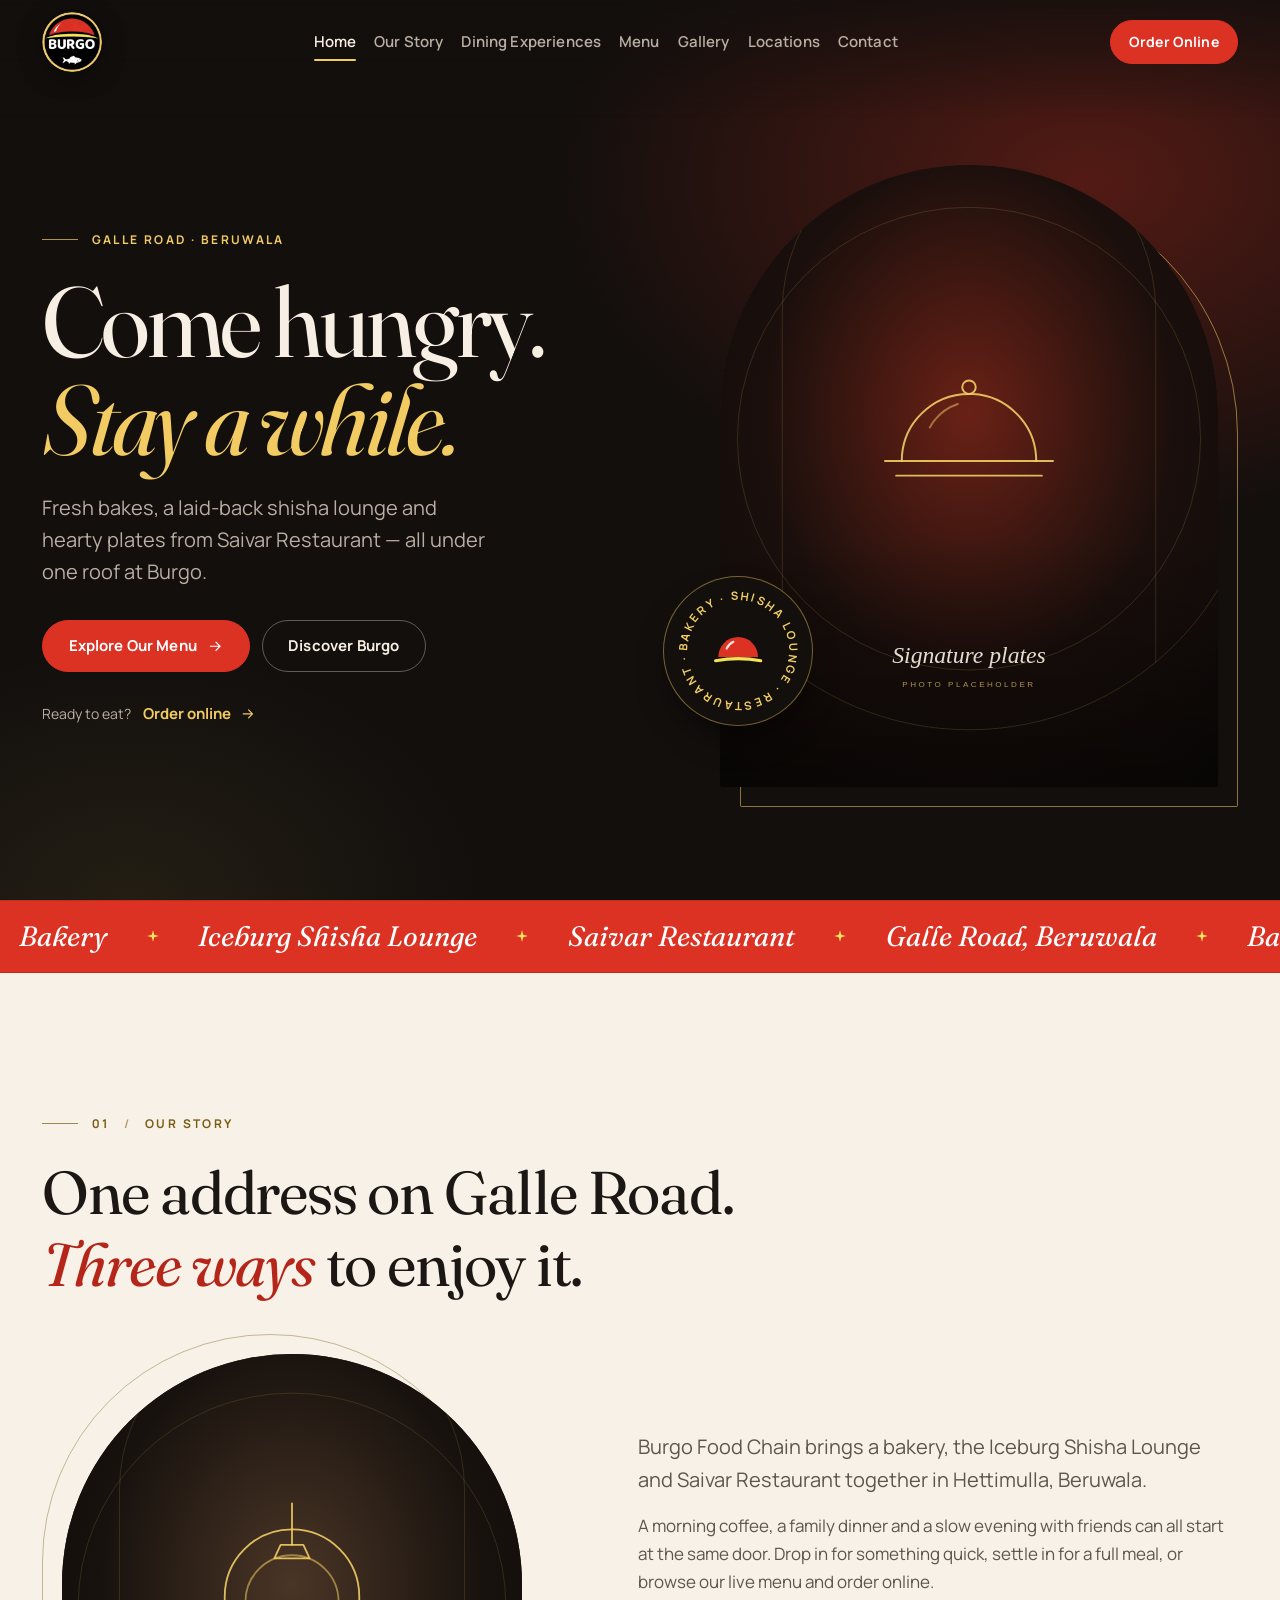
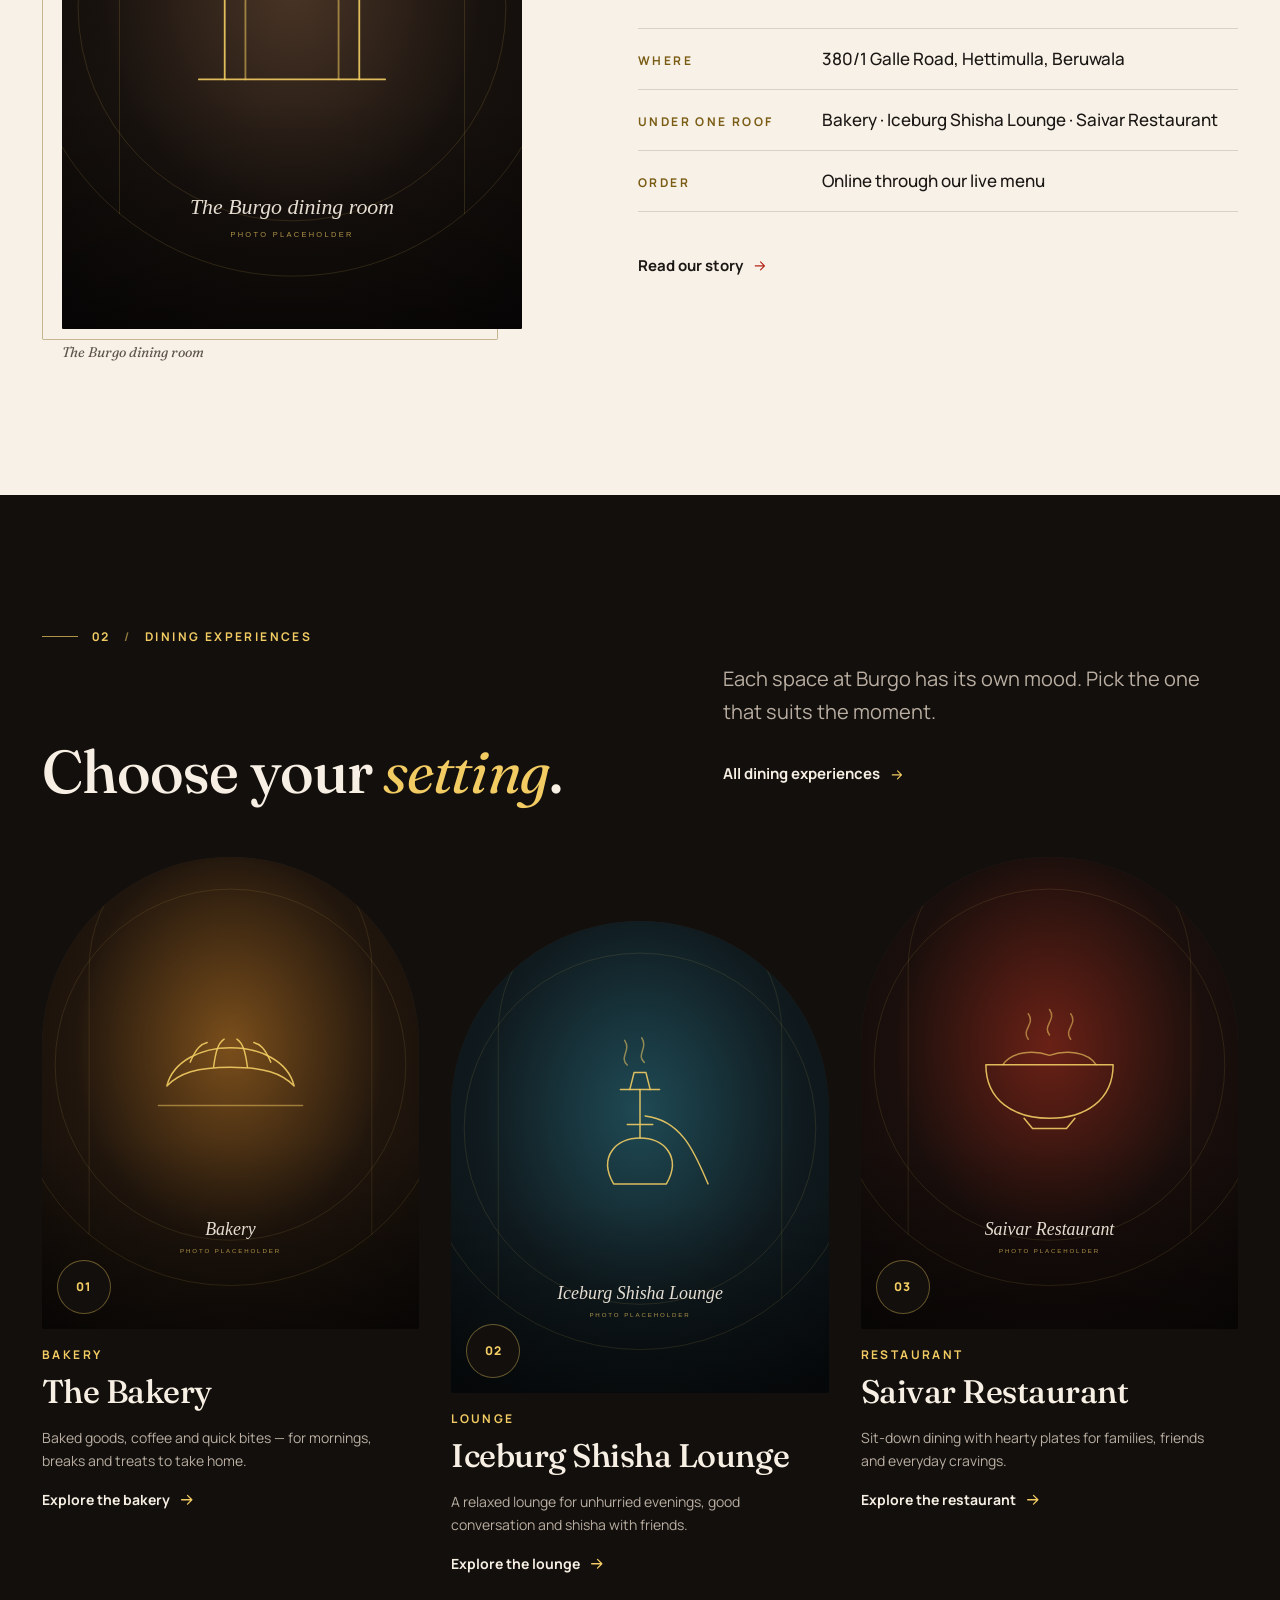
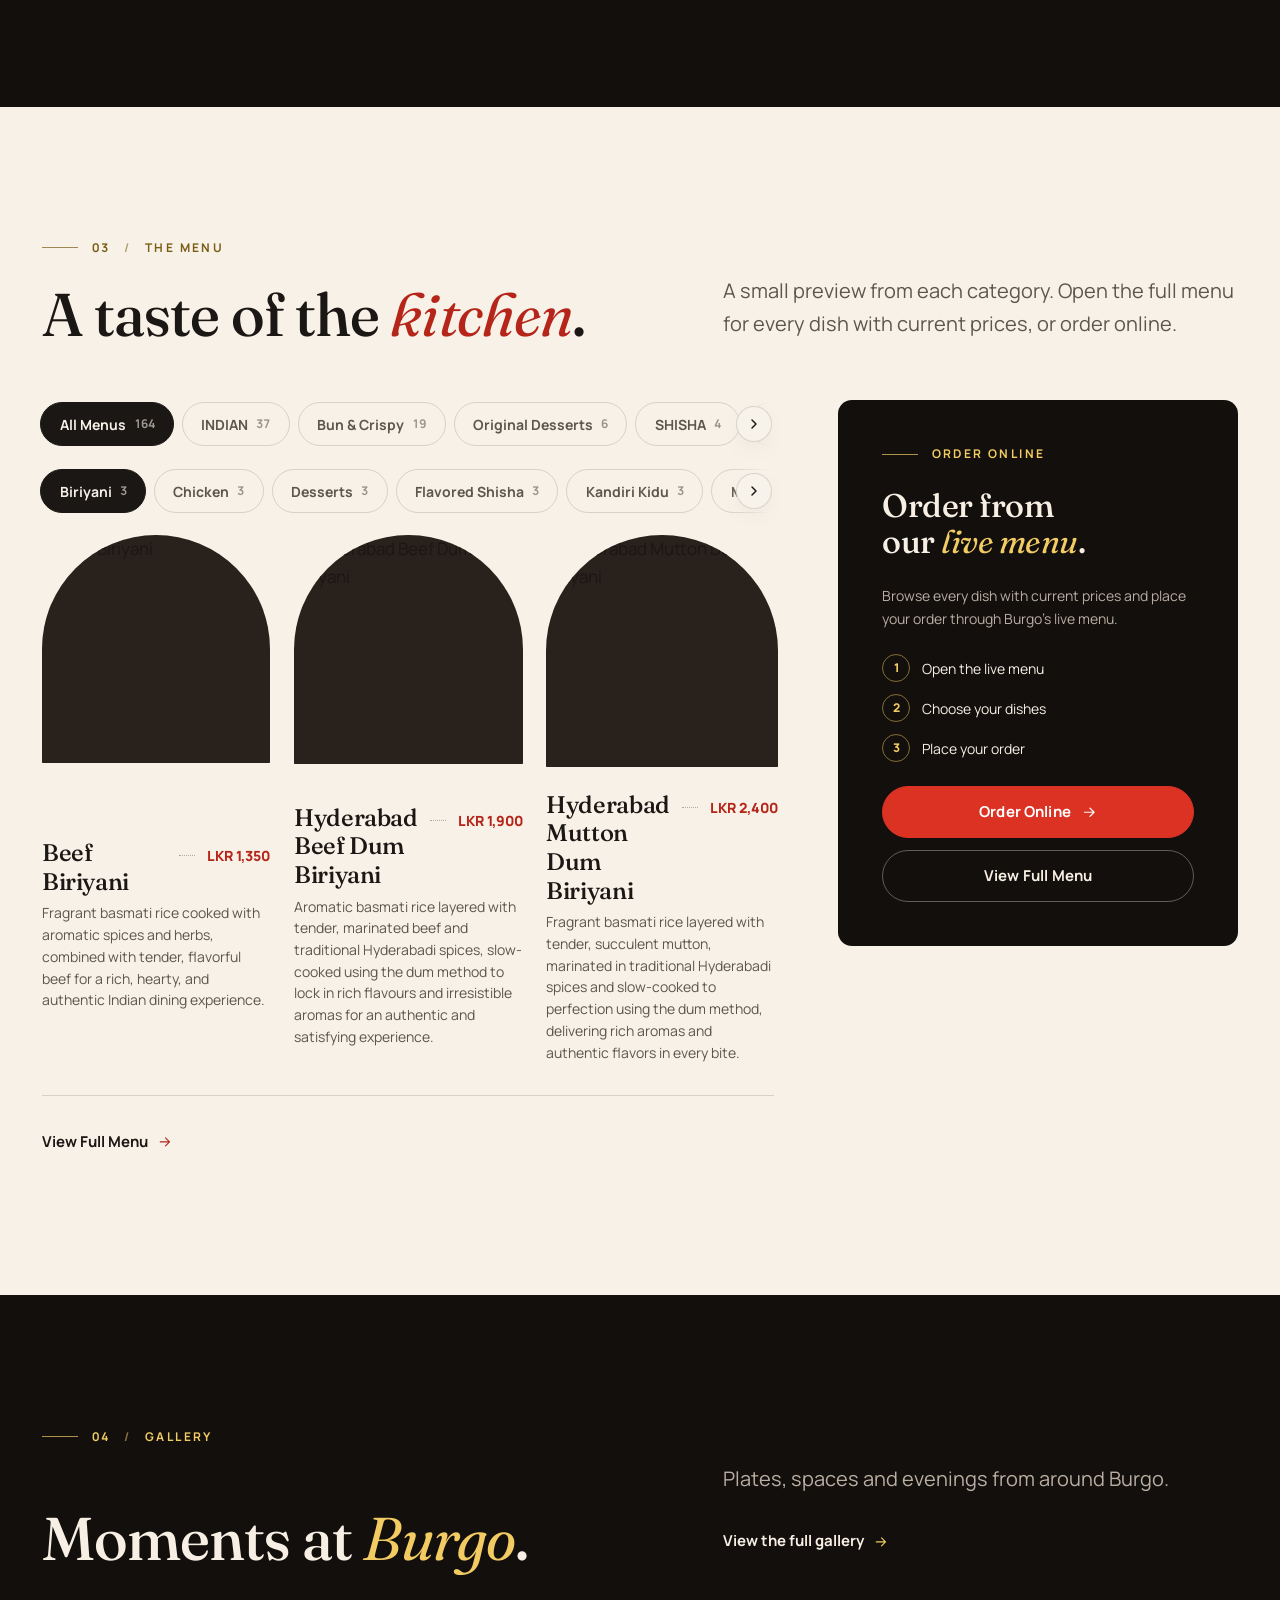
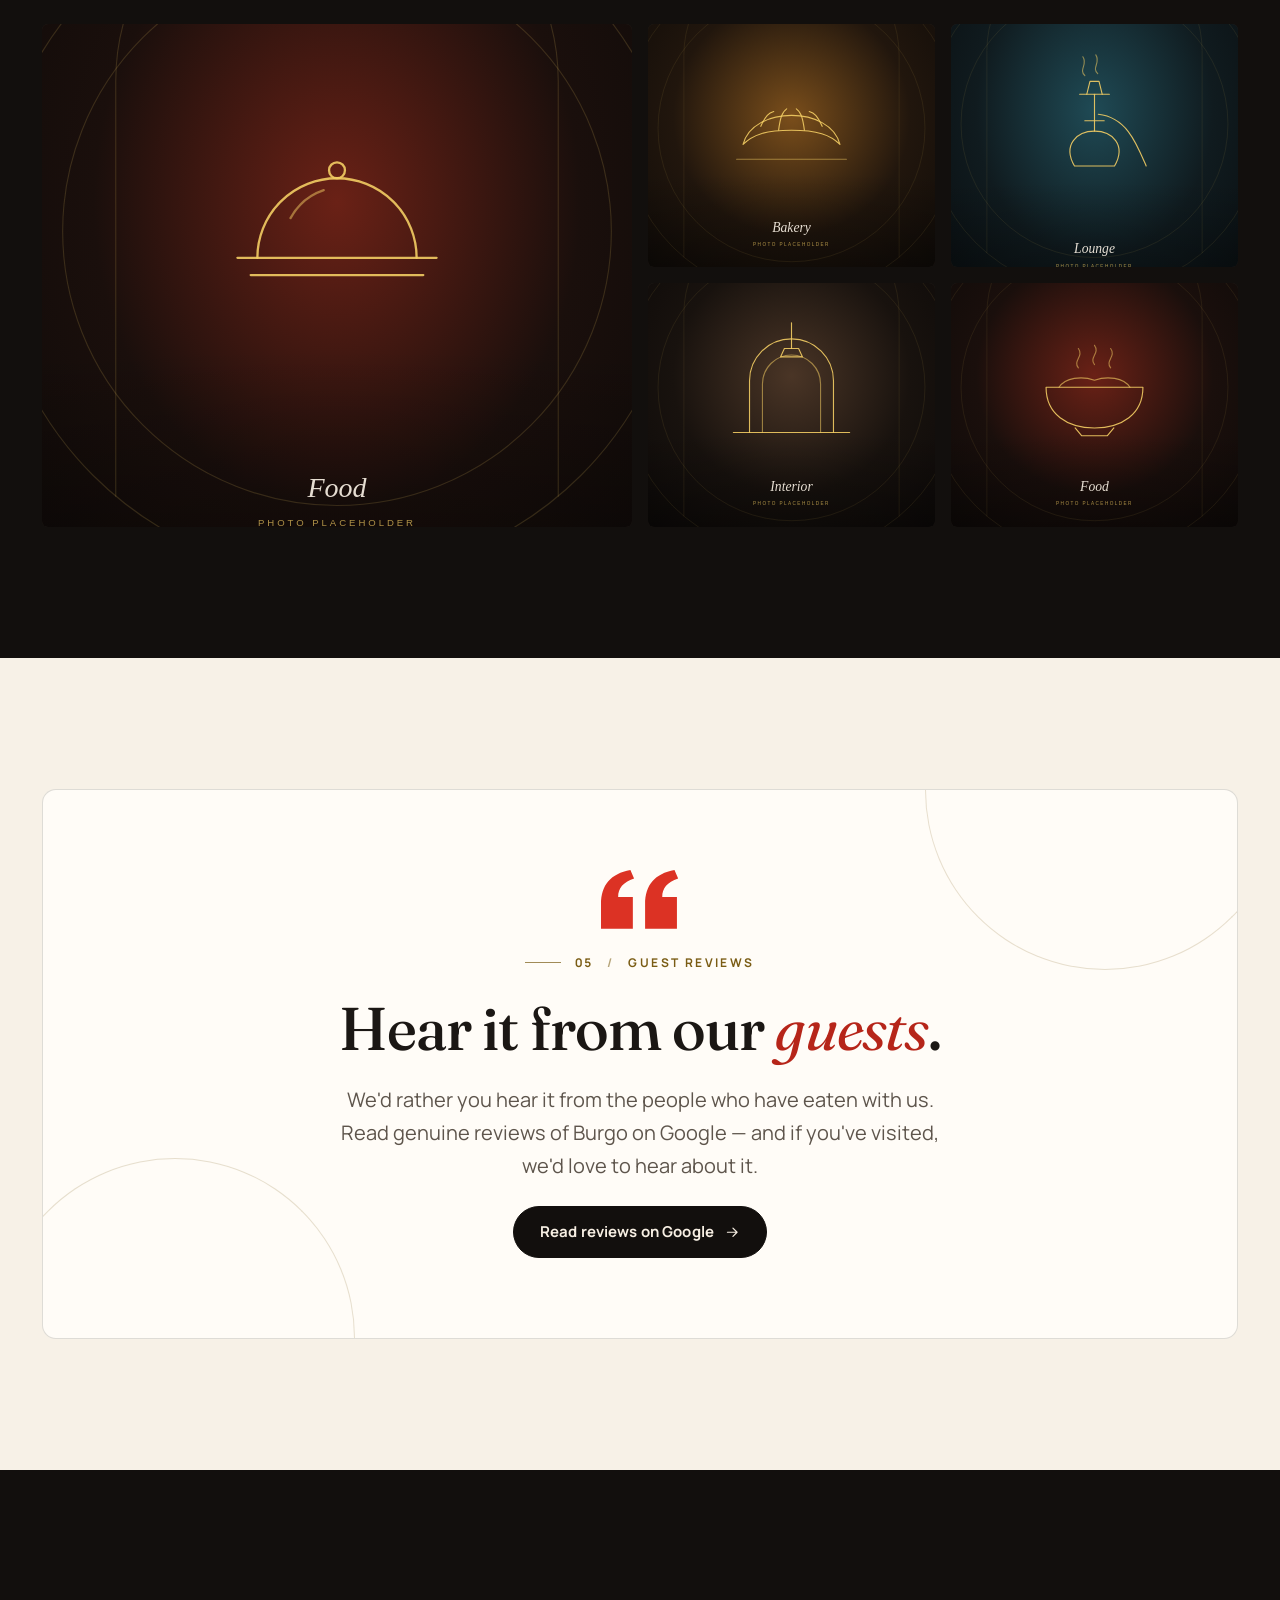
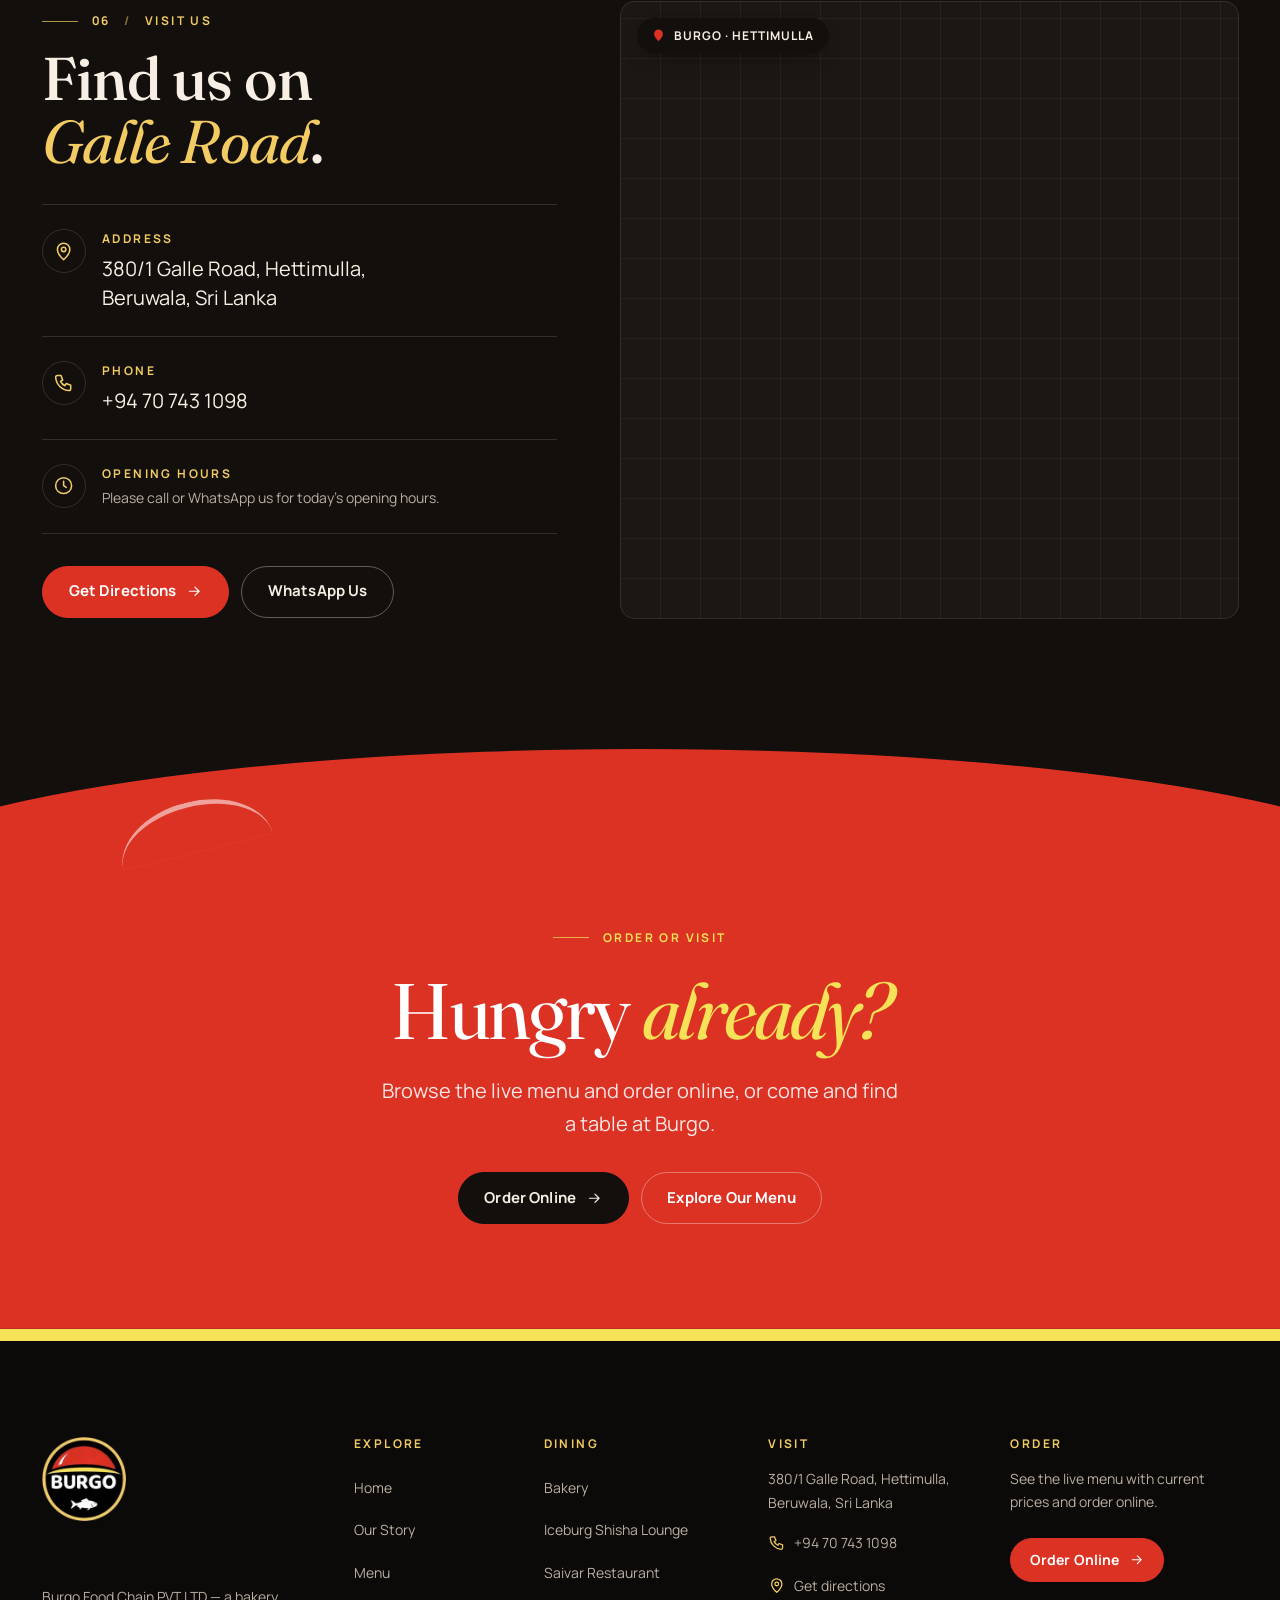
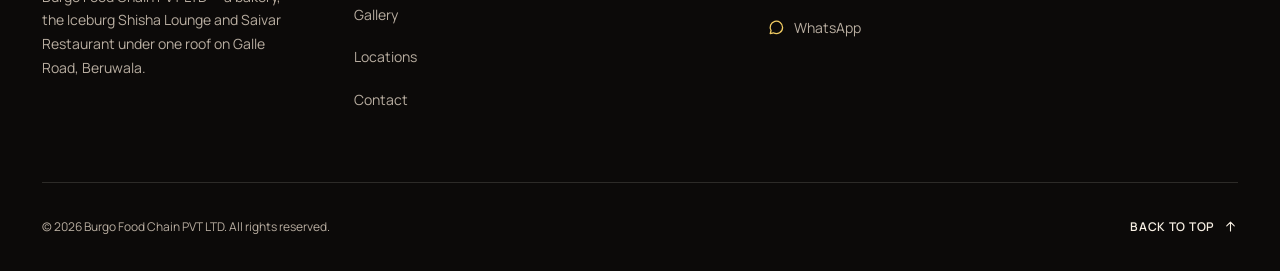
==== commit 2a56feff: "feat: Add scripts for building and importing menu data from MenuPilot API - Implemented `build_menu_" ====
--- a/index.html
+++ b/index.html
@@ -1,4 +1,4 @@
-<!DOCTYPE html>
+﻿<!DOCTYPE html>
 <html lang="en">
 <head>
   <meta charset="UTF-8">
@@ -37,7 +37,7 @@
     "url": "https://burgofc.com/",
     "logo": "https://burgofc.com/assets/images/brand/burgo-logo-384.png",
     "image": "https://burgofc.com/assets/images/og-image.jpg",
-    "telephone": "+94711746051",
+    "telephone": "+94707431098",
     "address": {
       "@type": "PostalAddress",
       "streetAddress": "380/1 Galle Road, Hettimulla",
@@ -109,8 +109,8 @@
           <svg class="icon icon--arrow" viewBox="0 0 24 24" aria-hidden="true"><path d="M5 12h14M13 6l6 6-6 6"/></svg>
         </a>
         <div class="mobile-menu__row">
-          <a class="btn btn--ghost btn--sm" href="tel:+94711746051" data-link="call">Call</a>
-          <a class="btn btn--ghost btn--sm" href="https://wa.me/94711746051" data-link="whatsapp">WhatsApp</a>
+          <a class="btn btn--ghost btn--sm" href="tel:+94707431098" data-link="call">Call</a>
+          <a class="btn btn--ghost btn--sm" href="https://wa.me/94707431098" data-link="whatsapp">WhatsApp</a>
         </div>
         <address class="mobile-menu__address">380/1 Galle Road, Hettimulla, Beruwala</address>
       </div>
@@ -231,7 +231,7 @@
               </div>
               <div class="facts__row">
                 <dt class="facts__term">Order</dt>
-                <dd class="facts__desc">Online through our live MenuPilot menu</dd>
+                <dd class="facts__desc">Online through our live menu</dd>
               </div>
             </dl>
 
@@ -304,12 +304,12 @@
           <p class="eyebrow" data-reveal><span class="eyebrow__num">03</span>The Menu</p>
           <h2 class="section-head__title" id="menu-title" data-reveal>A taste of the <em>kitchen</em>.</h2>
           <div class="section-head__aside" data-reveal>
-            <p class="section-head__text">A small preview from each of our spaces. The full live menu, with current prices, is on MenuPilot.</p>
+            <p class="section-head__text">A small preview from each category. Open the full menu for every dish with current prices, or order online.</p>
           </div>
         </div>
 
         <div class="menu-showcase__layout">
-          <div data-menu data-limit="3" data-reveal>
+          <div data-menu data-limit="3" data-menu-groups>
             <div class="tabs menu-showcase__tabs" data-menu-tabs aria-label="Menu categories"></div>
             <div class="dish-grid dish-grid--3" data-menu-panel></div>
             <noscript><p class="notice">Turn on JavaScript to preview dishes, or open the full menu.</p></noscript>
@@ -329,7 +329,7 @@
           <aside class="order-card order-card--sticky" aria-labelledby="order-card-title" data-reveal>
             <p class="eyebrow">Order online</p>
             <h3 class="order-card__title" id="order-card-title">Order from our <em>live menu</em>.</h3>
-            <p class="order-card__text">Browse every dish with current prices and place your order through Burgo's MenuPilot menu.</p>
+            <p class="order-card__text">Browse every dish with current prices and place your order through Burgo's live menu.</p>
             <ol class="order-steps" role="list">
               <li>Open the live menu</li>
               <li>Choose your dishes</li>
@@ -431,7 +431,7 @@
                 <span class="info-list__icon"><svg class="icon" viewBox="0 0 24 24" aria-hidden="true"><path d="M5 4h4l2 5-2.5 1.5a11 11 0 0 0 5 5L15 13l5 2v4a2 2 0 0 1-2 2A16 16 0 0 1 3 6a2 2 0 0 1 2-2"/></svg></span>
                 <div>
                   <p class="info-list__label">Phone</p>
-                  <p class="info-list__value"><a href="tel:+94711746051">+94 71 174 6051</a></p>
+                  <p class="info-list__value"><a href="tel:+94707431098">+94 70 743 1098</a></p>
                 </div>
               </li>
               <li class="info-list__item">
@@ -450,7 +450,7 @@
                 Get Directions
                 <svg class="icon icon--arrow" viewBox="0 0 24 24" aria-hidden="true"><path d="M5 12h14M13 6l6 6-6 6"/></svg>
               </a>
-              <a class="btn btn--ghost" href="https://wa.me/94711746051" data-link="whatsapp">WhatsApp Us</a>
+              <a class="btn btn--ghost" href="https://wa.me/94707431098" data-link="whatsapp">WhatsApp Us</a>
             </div>
           </div>
 
@@ -526,15 +526,15 @@
           <h2 class="site-footer__heading">Visit</h2>
           <address>380/1 Galle Road, Hettimulla,<br>Beruwala, Sri Lanka</address>
           <ul class="site-footer__links" role="list">
-            <li><a class="site-footer__link" href="tel:+94711746051"><svg class="icon" viewBox="0 0 24 24" aria-hidden="true"><path d="M5 4h4l2 5-2.5 1.5a11 11 0 0 0 5 5L15 13l5 2v4a2 2 0 0 1-2 2A16 16 0 0 1 3 6a2 2 0 0 1 2-2"/></svg>+94 71 174 6051</a></li>
+            <li><a class="site-footer__link" href="tel:+94707431098"><svg class="icon" viewBox="0 0 24 24" aria-hidden="true"><path d="M5 4h4l2 5-2.5 1.5a11 11 0 0 0 5 5L15 13l5 2v4a2 2 0 0 1-2 2A16 16 0 0 1 3 6a2 2 0 0 1 2-2"/></svg>+94 70 743 1098</a></li>
             <li><a class="site-footer__link" href="https://www.google.com/maps/search/?api=1&amp;query=380%2F1%20Galle%20Road%2C%20Hettimulla%2C%20Beruwala" data-link="directions"><svg class="icon" viewBox="0 0 24 24" aria-hidden="true"><path d="M12 21s-7-6.2-7-11.5a7 7 0 0 1 14 0C19 14.8 12 21 12 21z"/><circle cx="12" cy="9.5" r="2.5"/></svg>Get directions</a></li>
-            <li><a class="site-footer__link" href="https://wa.me/94711746051" data-link="whatsapp"><svg class="icon" viewBox="0 0 24 24" aria-hidden="true"><path d="M20 11.5a8.5 8.5 0 0 1-12.6 7.4L3 20l1.2-4.2A8.5 8.5 0 1 1 20 11.5z"/></svg>WhatsApp</a></li>
+            <li><a class="site-footer__link" href="https://wa.me/94707431098" data-link="whatsapp"><svg class="icon" viewBox="0 0 24 24" aria-hidden="true"><path d="M20 11.5a8.5 8.5 0 0 1-12.6 7.4L3 20l1.2-4.2A8.5 8.5 0 1 1 20 11.5z"/></svg>WhatsApp</a></li>
           </ul>
         </div>
 
         <div class="site-footer__col site-footer__order">
           <h2 class="site-footer__heading">Order</h2>
-          <p>See the live menu with current prices and order online through MenuPilot.</p>
+          <p>See the live menu with current prices and order online.</p>
           <a class="btn btn--primary btn--sm" href="menu.html#order" data-link="order">
             Order Online
             <svg class="icon icon--arrow" viewBox="0 0 24 24" aria-hidden="true"><path d="M5 12h14M13 6l6 6-6 6"/></svg>
@@ -550,13 +550,13 @@
   </footer>
 
   <script src="js/config.js"></script>
-  <script src="data/menu-data.js"></script>
+  <script src="data/menu-data.js?v=3"></script>
   <script src="data/reviews-data.js"></script>
   <script src="js/analytics.js"></script>
   <script src="js/main.js"></script>
   <script src="js/navigation.js"></script>
-  <script src="js/menu.js"></script>
+  <script src="js/menu.js?v=3"></script>
   <script src="js/gallery.js"></script>
-  <script src="js/animations.js"></script>
+  <script src="js/animations.js?v=3"></script>
 </body>
 </html>
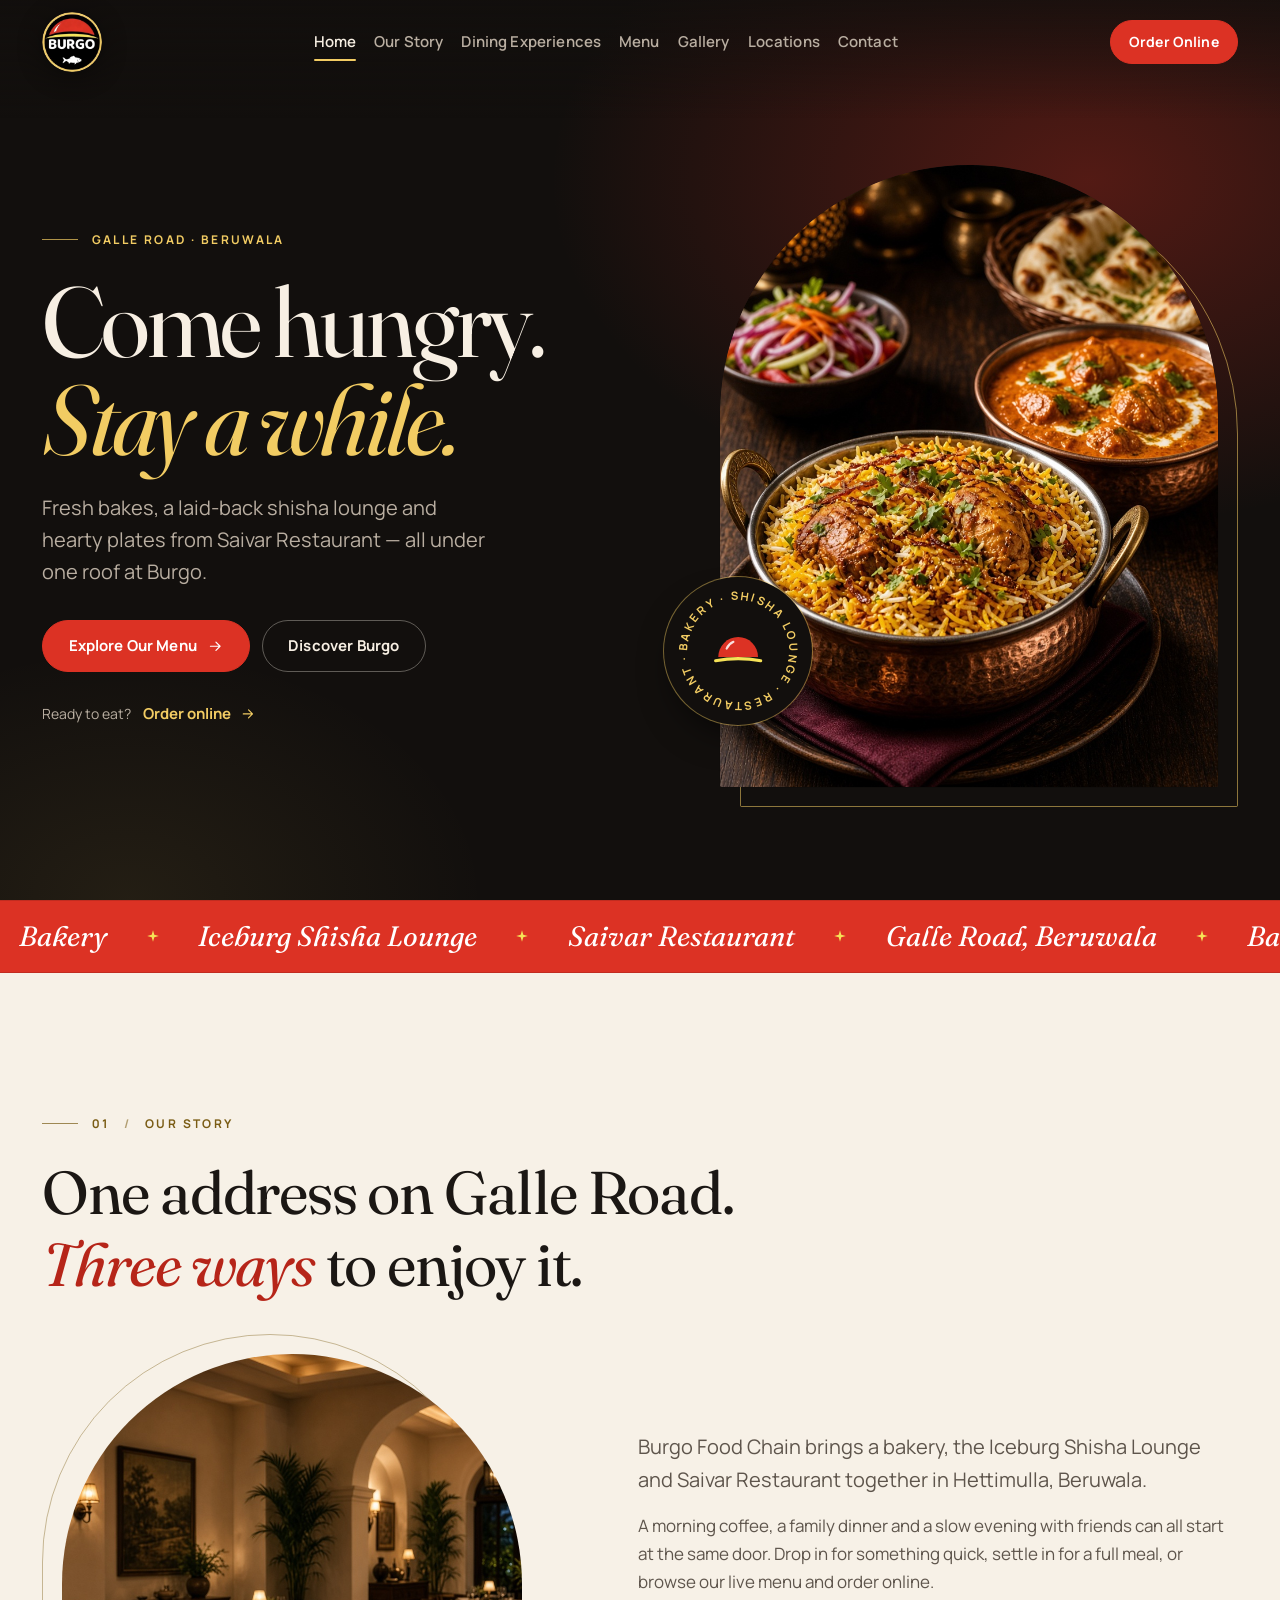
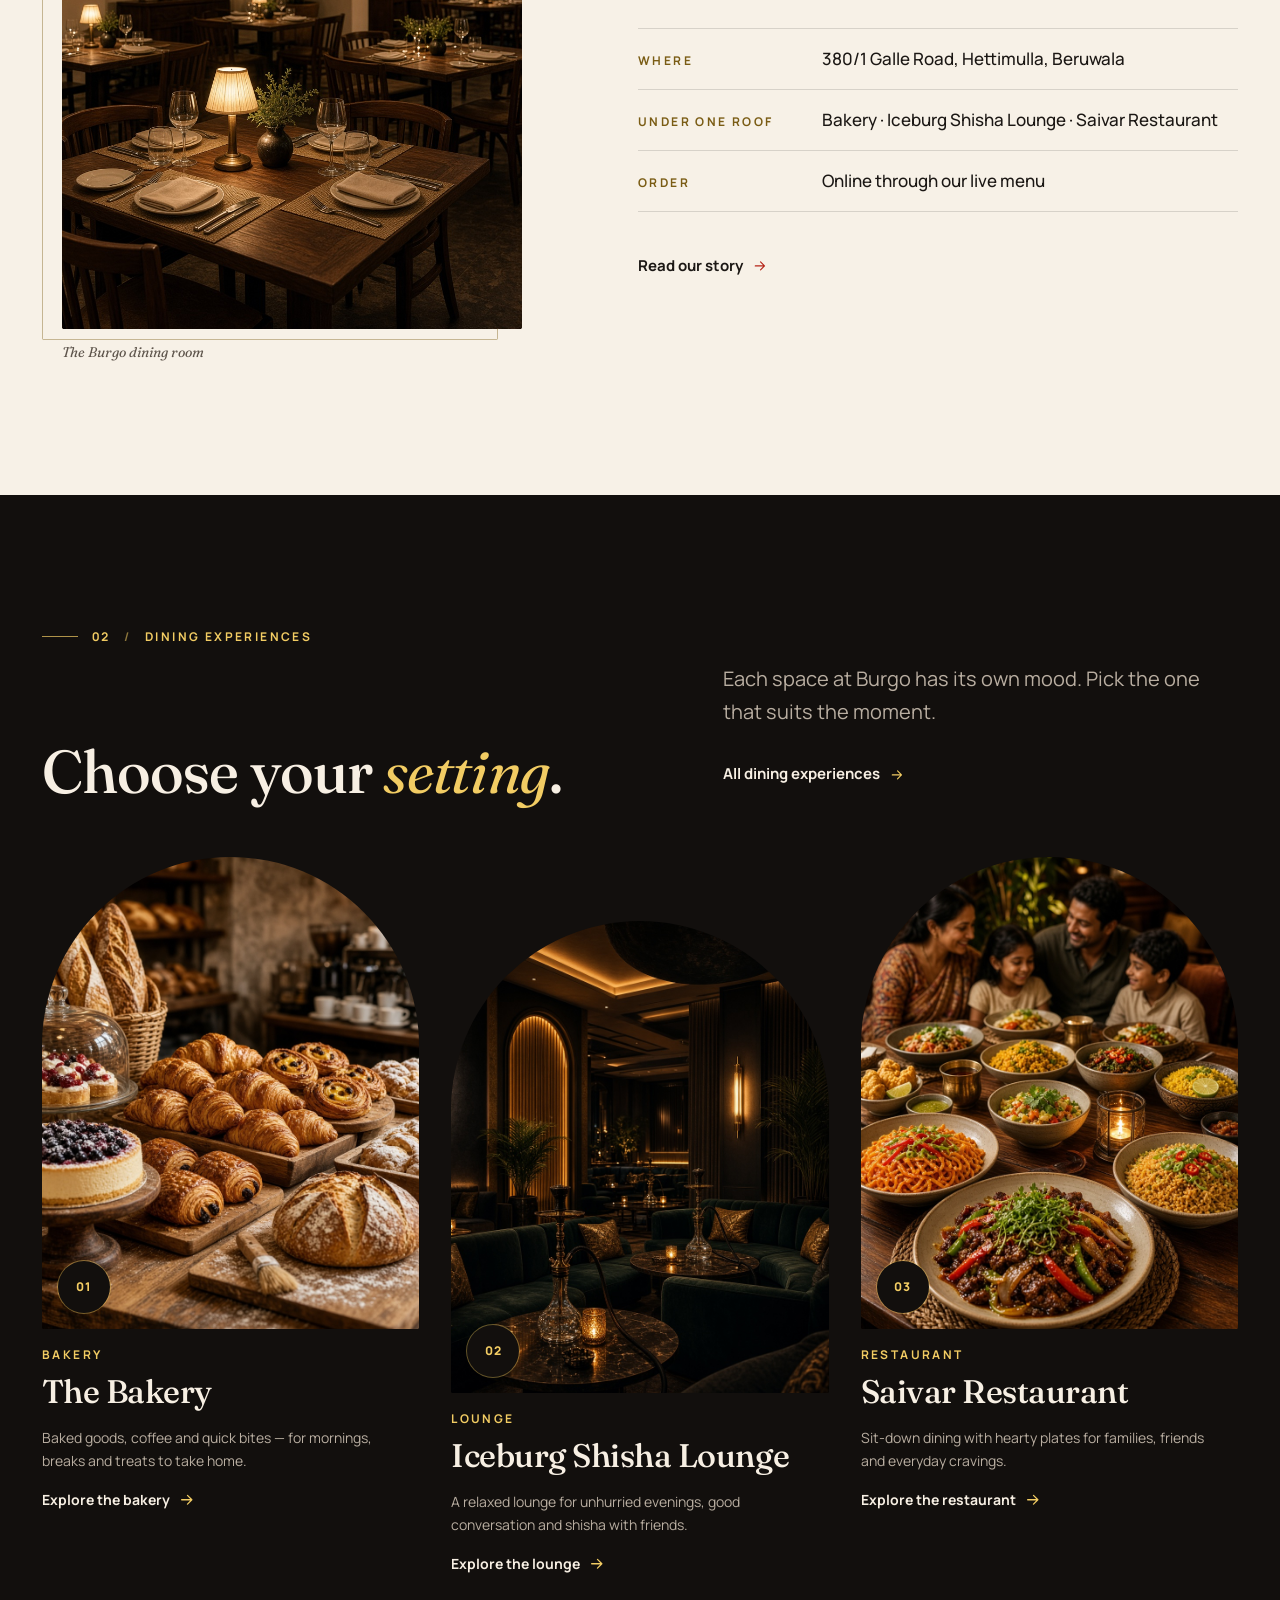
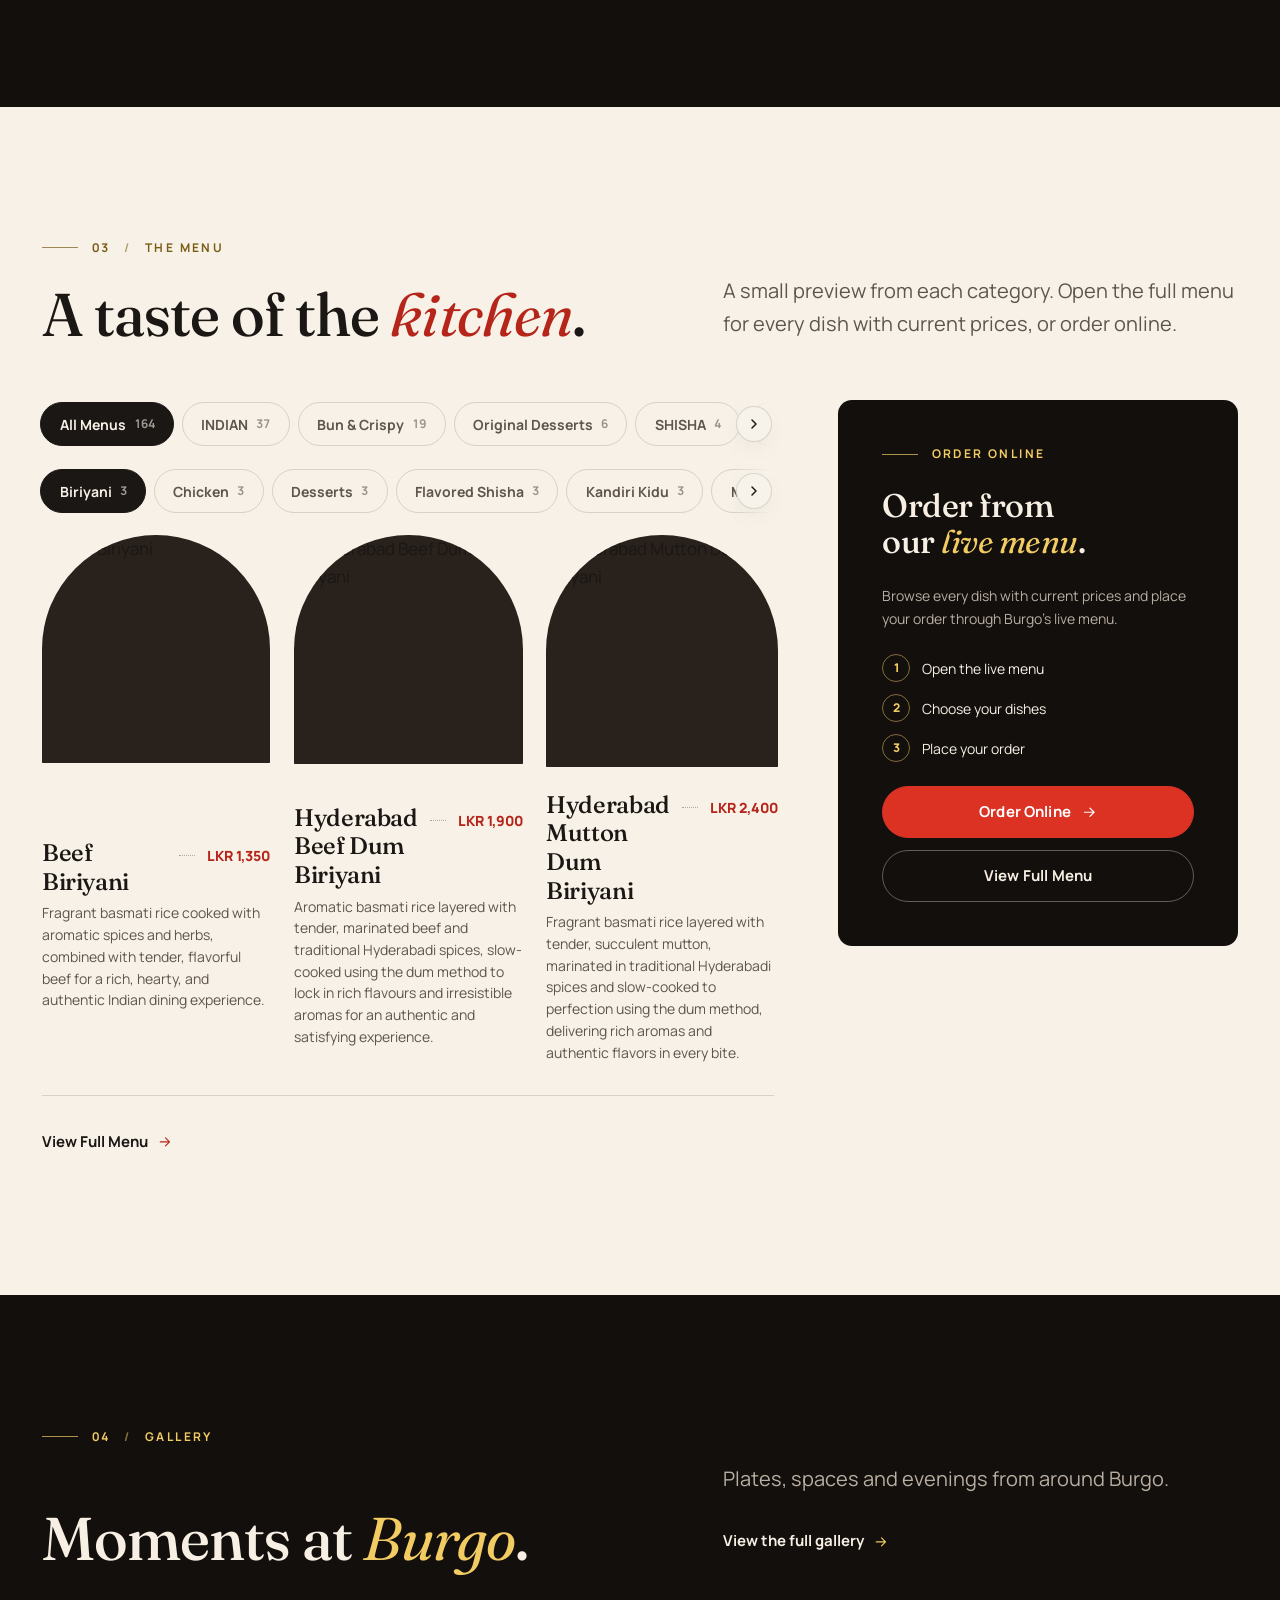
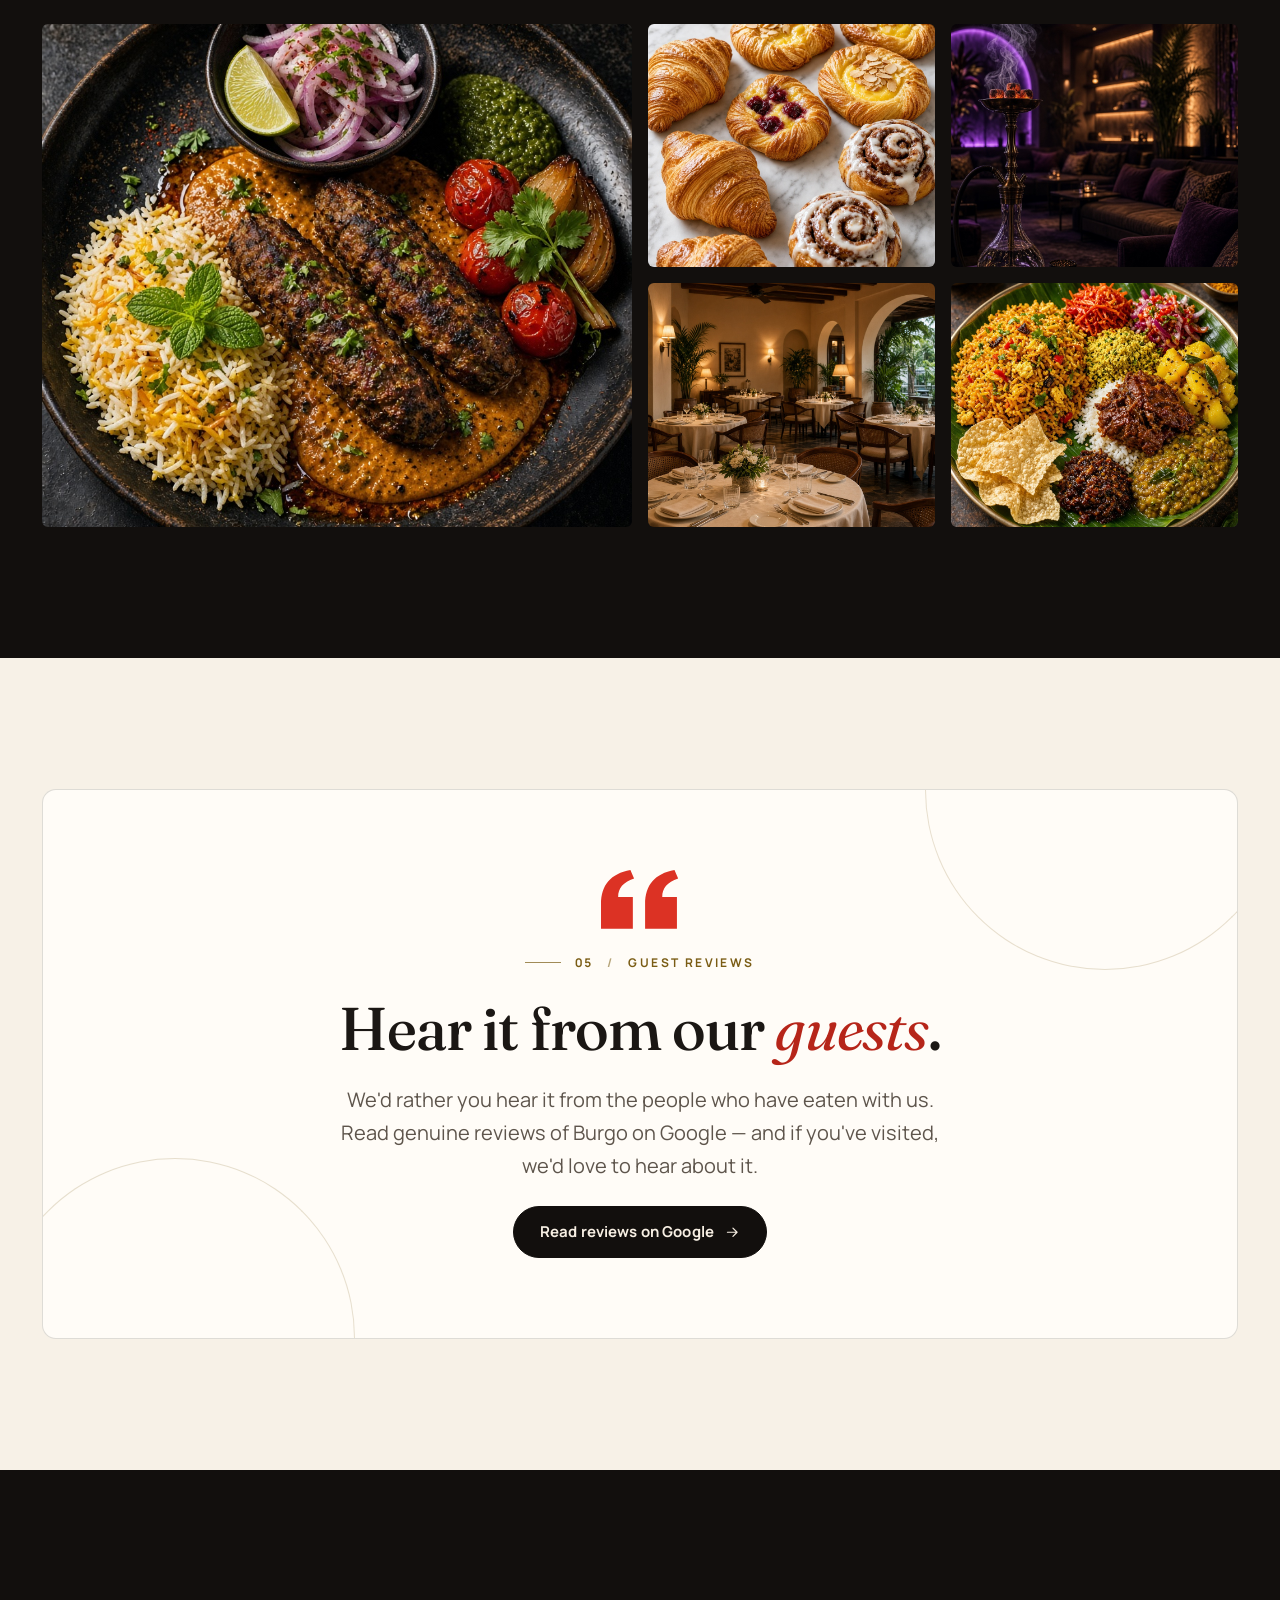
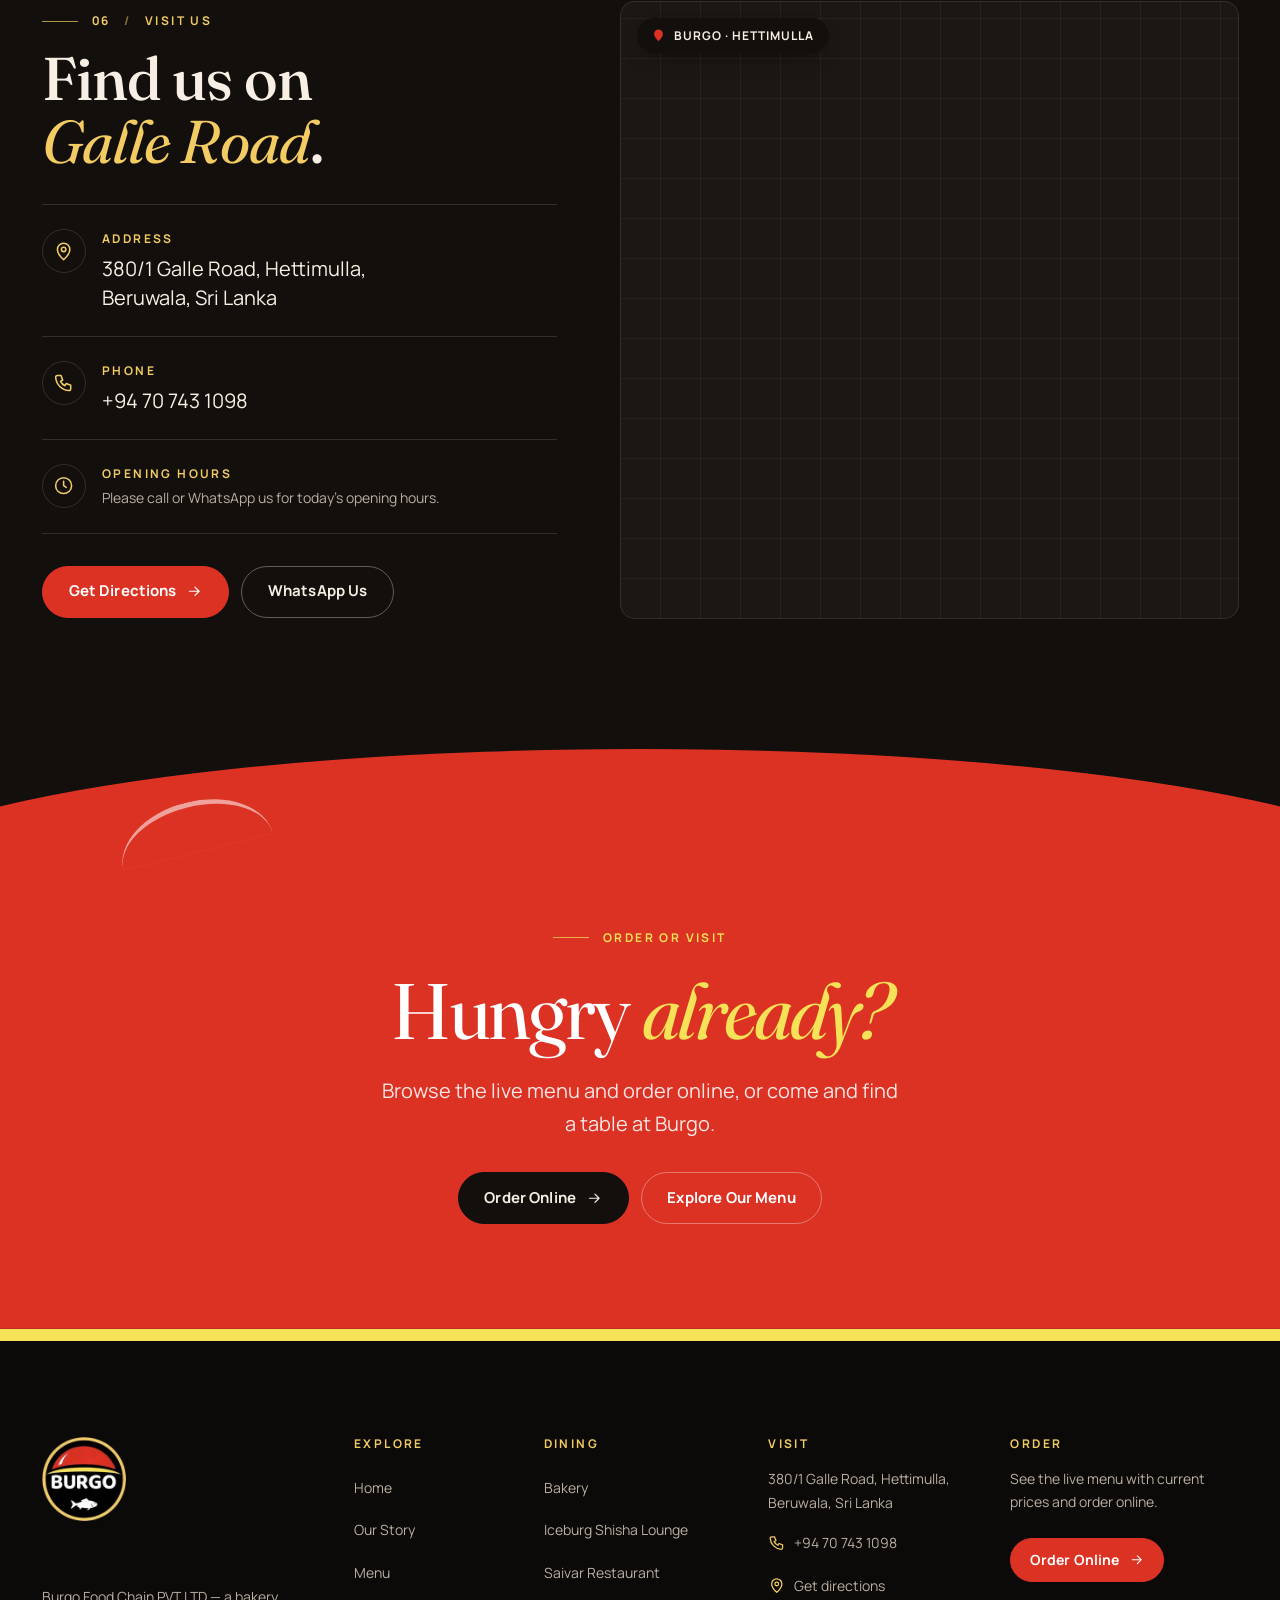
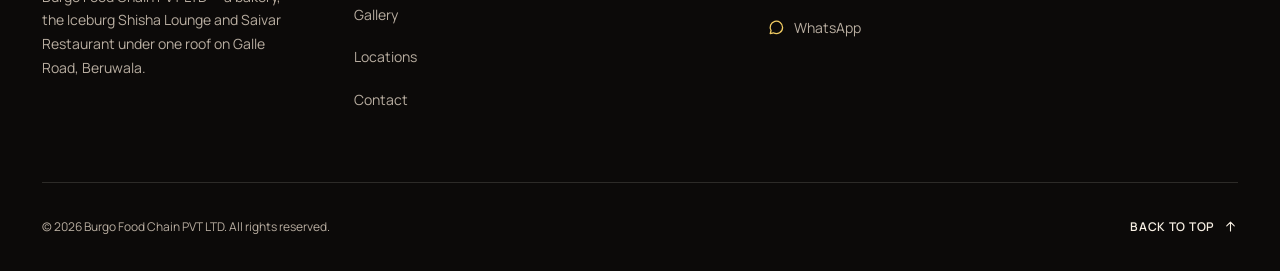
==== commit 495e1e84: "Add script to update image alt attributes in HTML files This commit introduces a new Python script, " ====
--- a/index.html
+++ b/index.html
@@ -26,7 +26,7 @@
   <link rel="preconnect" href="https://fonts.googleapis.com">
   <link rel="preconnect" href="https://fonts.gstatic.com" crossorigin>
   <link rel="stylesheet" href="https://fonts.googleapis.com/css2?family=Fraunces:ital,opsz,wght@0,9..144,300..600;1,9..144,300..600&family=Manrope:wght@400;500;600;700;800&display=swap">
-  <link rel="stylesheet" href="css/style.css">
+  <link rel="stylesheet" href="css/style.css?v=6">
   <script>document.documentElement.classList.add('js');</script>
 
   <script type="application/ld+json">
@@ -153,7 +153,7 @@
             <div class="ring-deco hero__ring" aria-hidden="true"></div>
             <div class="media media--arch hero__media" data-enter>
               <!-- PLACEHOLDER IMAGE: replace with an official Burgo hero photo (portrait 4:5, ~1200×1500 WebP) -->
-              <img src="assets/images/placeholders/hero-main.svg" width="800" height="1000" alt="Placeholder for a hero photo of Burgo's signature plates" fetchpriority="high">
+              <img src="assets/images/photos/hero-main.jpg" width="800" height="1000" alt="Burgo signature feast with biryani, curry and fresh sides" fetchpriority="high">
             </div>
             <div class="badge-orbit hero__badge" data-enter aria-hidden="true">
               <svg class="badge-orbit__text" viewBox="0 0 120 120">
@@ -208,7 +208,7 @@
             <div class="ring-deco" aria-hidden="true"></div>
             <div class="media media--arch media--portrait">
               <!-- PLACEHOLDER IMAGE: replace with an official photo of the Burgo interior (4:5) -->
-              <img src="assets/images/placeholders/story-dining-room.svg" width="800" height="1000" loading="lazy" decoding="async" alt="Placeholder for a photo of the Burgo dining room">
+              <img src="assets/images/photos/story-dining-room.jpg" width="800" height="1000" loading="lazy" decoding="async" alt="Warm dining room at Burgo Food Chain">
             </div>
             <figcaption class="story__caption">The Burgo dining room</figcaption>
           </figure>
@@ -263,7 +263,7 @@
         <div class="exp-scroller" data-reveal-stagger>
           <article class="exp-card">
             <div class="media media--arch exp-card__media">
-              <img src="assets/images/placeholders/experience-bakery.svg" width="800" height="1000" loading="lazy" decoding="async" alt="Placeholder for a photo of the Burgo bakery counter">
+              <img src="assets/images/photos/experience-bakery.jpg" width="800" height="1000" loading="lazy" decoding="async" alt="Fresh bakes on the Burgo bakery counter">
               <span class="exp-card__num" aria-hidden="true">01</span>
             </div>
             <p class="exp-card__label">Bakery</p>
@@ -274,7 +274,7 @@
 
           <article class="exp-card">
             <div class="media media--arch exp-card__media">
-              <img src="assets/images/placeholders/experience-iceburg.svg" width="800" height="1000" loading="lazy" decoding="async" alt="Placeholder for a photo of Iceburg Shisha Lounge">
+              <img src="assets/images/photos/experience-iceburg.jpg" width="800" height="1000" loading="lazy" decoding="async" alt="Iceburg Shisha Lounge evening atmosphere">
               <span class="exp-card__num" aria-hidden="true">02</span>
             </div>
             <p class="exp-card__label">Lounge</p>
@@ -285,7 +285,7 @@
 
           <article class="exp-card">
             <div class="media media--arch exp-card__media">
-              <img src="assets/images/placeholders/experience-saivar.svg" width="800" height="1000" loading="lazy" decoding="async" alt="Placeholder for a photo of Saivar Restaurant">
+              <img src="assets/images/photos/experience-saivar.jpg" width="800" height="1000" loading="lazy" decoding="async" alt="Dining table at Saivar Restaurant">
               <span class="exp-card__num" aria-hidden="true">03</span>
             </div>
             <p class="exp-card__label">Restaurant</p>
@@ -364,24 +364,24 @@
 
         <!-- PLACEHOLDER IMAGES: replace src, data-src and alt with official Burgo photos -->
         <div class="gallery-mosaic" data-lightbox-group data-reveal-stagger>
-          <button type="button" class="gallery-item" data-lightbox data-src="assets/images/placeholders/gallery-01.svg" data-caption="Signature plates" data-alt="Placeholder for a photo of signature plates" aria-label="View larger: Signature plates">
-            <img src="assets/images/placeholders/gallery-01.svg" width="800" height="1000" loading="lazy" decoding="async" alt="Placeholder for a photo of signature plates">
+          <button type="button" class="gallery-item" data-lightbox data-src="assets/images/photos/gallery-01.jpg" data-caption="Signature plates" data-alt="Signature Burgo plates" aria-label="View larger: Signature plates">
+            <img src="assets/images/photos/gallery-01.jpg" width="800" height="1000" loading="lazy" decoding="async" alt="Signature Burgo plates">
             <span class="gallery-item__caption"><span>Signature plates</span><svg class="icon" viewBox="0 0 24 24" aria-hidden="true"><path d="M15 3h6v6M9 21H3v-6M21 3l-7 7M3 21l7-7"/></svg></span>
           </button>
-          <button type="button" class="gallery-item" data-lightbox data-src="assets/images/placeholders/gallery-03.svg" data-caption="Fresh from the bakery" data-alt="Placeholder for a photo of bakery items" aria-label="View larger: Fresh from the bakery">
-            <img src="assets/images/placeholders/gallery-03.svg" width="800" height="800" loading="lazy" decoding="async" alt="Placeholder for a photo of bakery items">
+          <button type="button" class="gallery-item" data-lightbox data-src="assets/images/photos/gallery-03.jpg" data-caption="Fresh from the bakery" data-alt="Fresh bakery items" aria-label="View larger: Fresh from the bakery">
+            <img src="assets/images/photos/gallery-03.jpg" width="800" height="800" loading="lazy" decoding="async" alt="Fresh bakery items">
             <span class="gallery-item__caption"><span>Fresh from the bakery</span><svg class="icon" viewBox="0 0 24 24" aria-hidden="true"><path d="M15 3h6v6M9 21H3v-6M21 3l-7 7M3 21l7-7"/></svg></span>
           </button>
-          <button type="button" class="gallery-item" data-lightbox data-src="assets/images/placeholders/gallery-04.svg" data-caption="Iceburg Shisha Lounge" data-alt="Placeholder for a photo of Iceburg Shisha Lounge" aria-label="View larger: Iceburg Shisha Lounge">
-            <img src="assets/images/placeholders/gallery-04.svg" width="800" height="1000" loading="lazy" decoding="async" alt="Placeholder for a photo of Iceburg Shisha Lounge">
+          <button type="button" class="gallery-item" data-lightbox data-src="assets/images/photos/gallery-04.jpg" data-caption="Iceburg Shisha Lounge" data-alt="Iceburg Shisha Lounge evening atmosphere" aria-label="View larger: Iceburg Shisha Lounge">
+            <img src="assets/images/photos/gallery-04.jpg" width="800" height="1000" loading="lazy" decoding="async" alt="Iceburg Shisha Lounge evening atmosphere">
             <span class="gallery-item__caption"><span>Iceburg Shisha Lounge</span><svg class="icon" viewBox="0 0 24 24" aria-hidden="true"><path d="M15 3h6v6M9 21H3v-6M21 3l-7 7M3 21l7-7"/></svg></span>
           </button>
-          <button type="button" class="gallery-item" data-lightbox data-src="assets/images/placeholders/gallery-02.svg" data-caption="The dining room" data-alt="Placeholder for a photo of the dining room" aria-label="View larger: The dining room">
-            <img src="assets/images/placeholders/gallery-02.svg" width="800" height="800" loading="lazy" decoding="async" alt="Placeholder for a photo of the dining room">
+          <button type="button" class="gallery-item" data-lightbox data-src="assets/images/photos/gallery-02.jpg" data-caption="The dining room" data-alt="The dining room at Burgo" aria-label="View larger: The dining room">
+            <img src="assets/images/photos/gallery-02.jpg" width="800" height="800" loading="lazy" decoding="async" alt="The dining room at Burgo">
             <span class="gallery-item__caption"><span>The dining room</span><svg class="icon" viewBox="0 0 24 24" aria-hidden="true"><path d="M15 3h6v6M9 21H3v-6M21 3l-7 7M3 21l7-7"/></svg></span>
           </button>
-          <button type="button" class="gallery-item" data-lightbox data-src="assets/images/placeholders/gallery-08.svg" data-caption="Saivar favourites" data-alt="Placeholder for a photo of Saivar Restaurant dishes" aria-label="View larger: Saivar favourites">
-            <img src="assets/images/placeholders/gallery-08.svg" width="800" height="800" loading="lazy" decoding="async" alt="Placeholder for a photo of Saivar Restaurant dishes">
+          <button type="button" class="gallery-item" data-lightbox data-src="assets/images/photos/gallery-08.jpg" data-caption="Saivar favourites" data-alt="Saivar Restaurant favourites" aria-label="View larger: Saivar favourites">
+            <img src="assets/images/photos/gallery-08.jpg" width="800" height="800" loading="lazy" decoding="async" alt="Saivar Restaurant favourites">
             <span class="gallery-item__caption"><span>Saivar favourites</span><svg class="icon" viewBox="0 0 24 24" aria-hidden="true"><path d="M15 3h6v6M9 21H3v-6M21 3l-7 7M3 21l7-7"/></svg></span>
           </button>
         </div>
@@ -555,7 +555,7 @@
   <script src="js/analytics.js"></script>
   <script src="js/main.js"></script>
   <script src="js/navigation.js"></script>
-  <script src="js/menu.js?v=3"></script>
+  <script src="js/menu.js?v=6"></script>
   <script src="js/gallery.js"></script>
   <script src="js/animations.js?v=3"></script>
 </body>
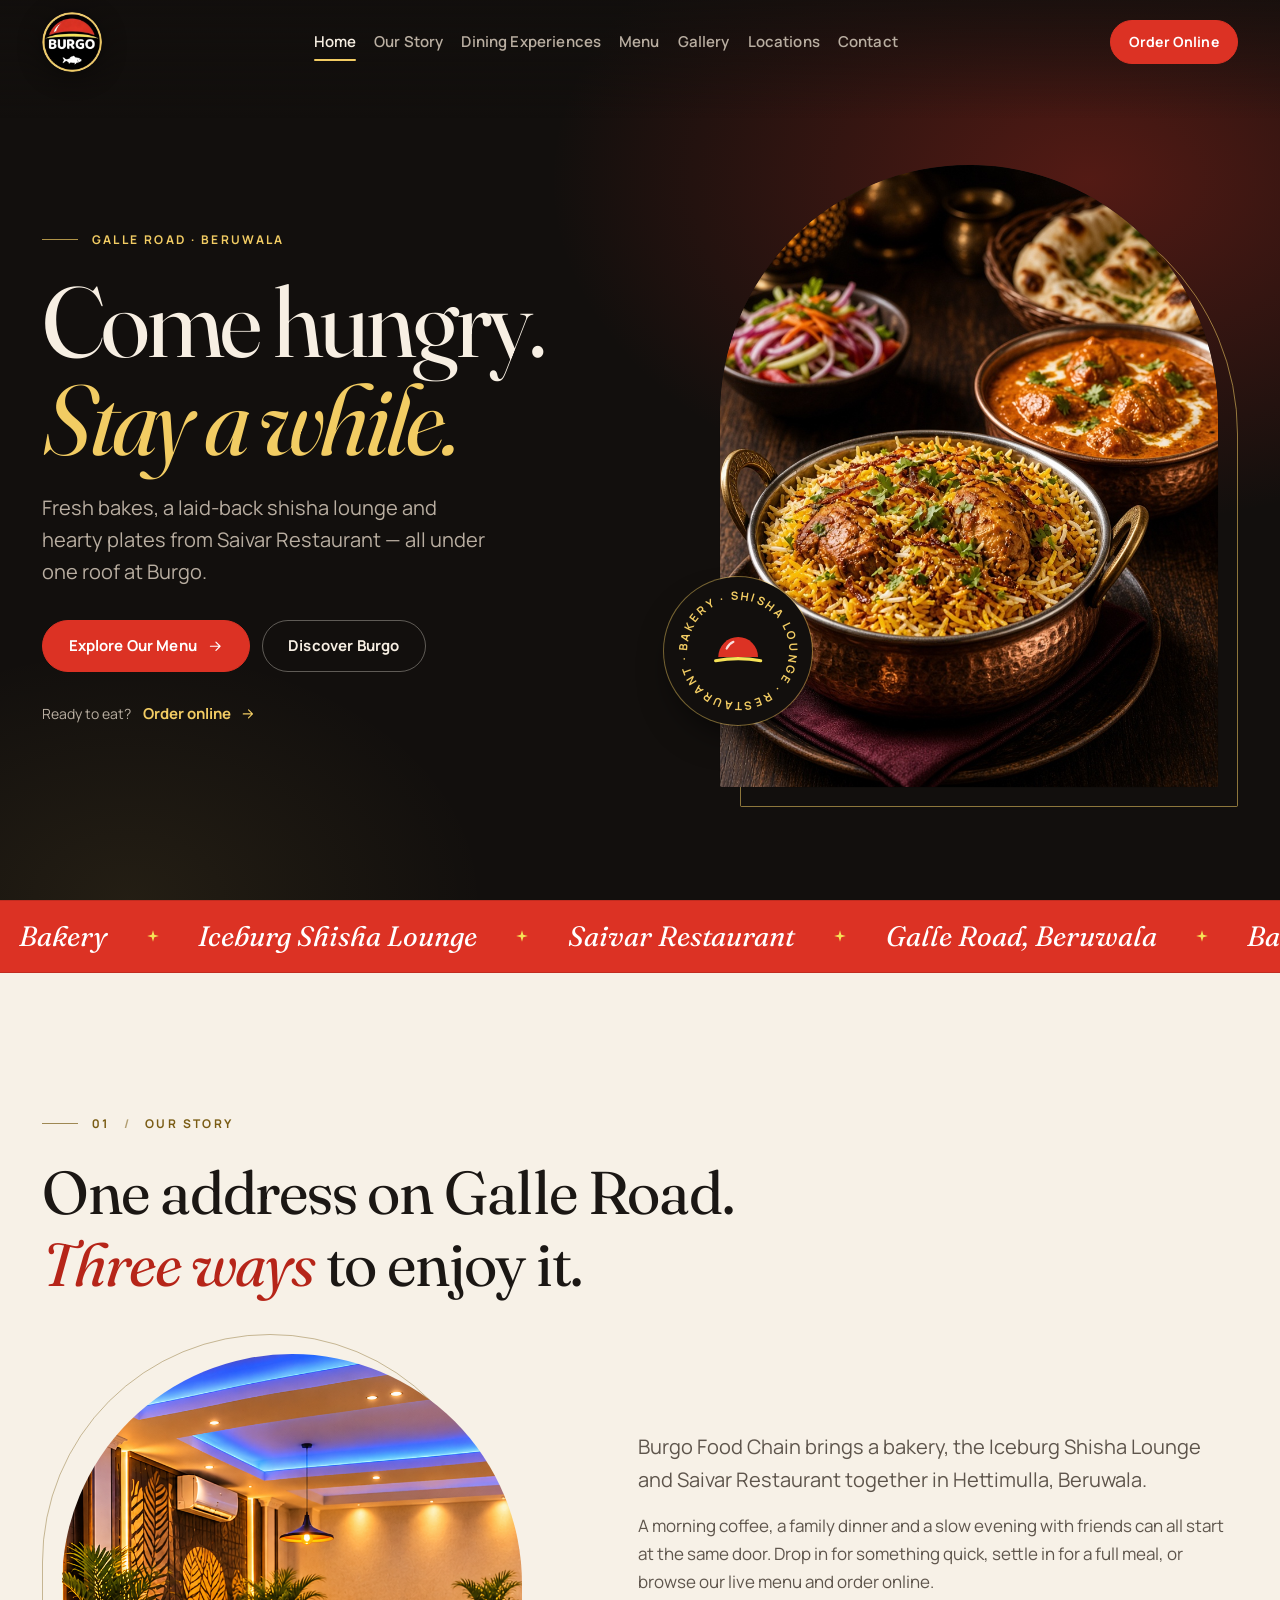
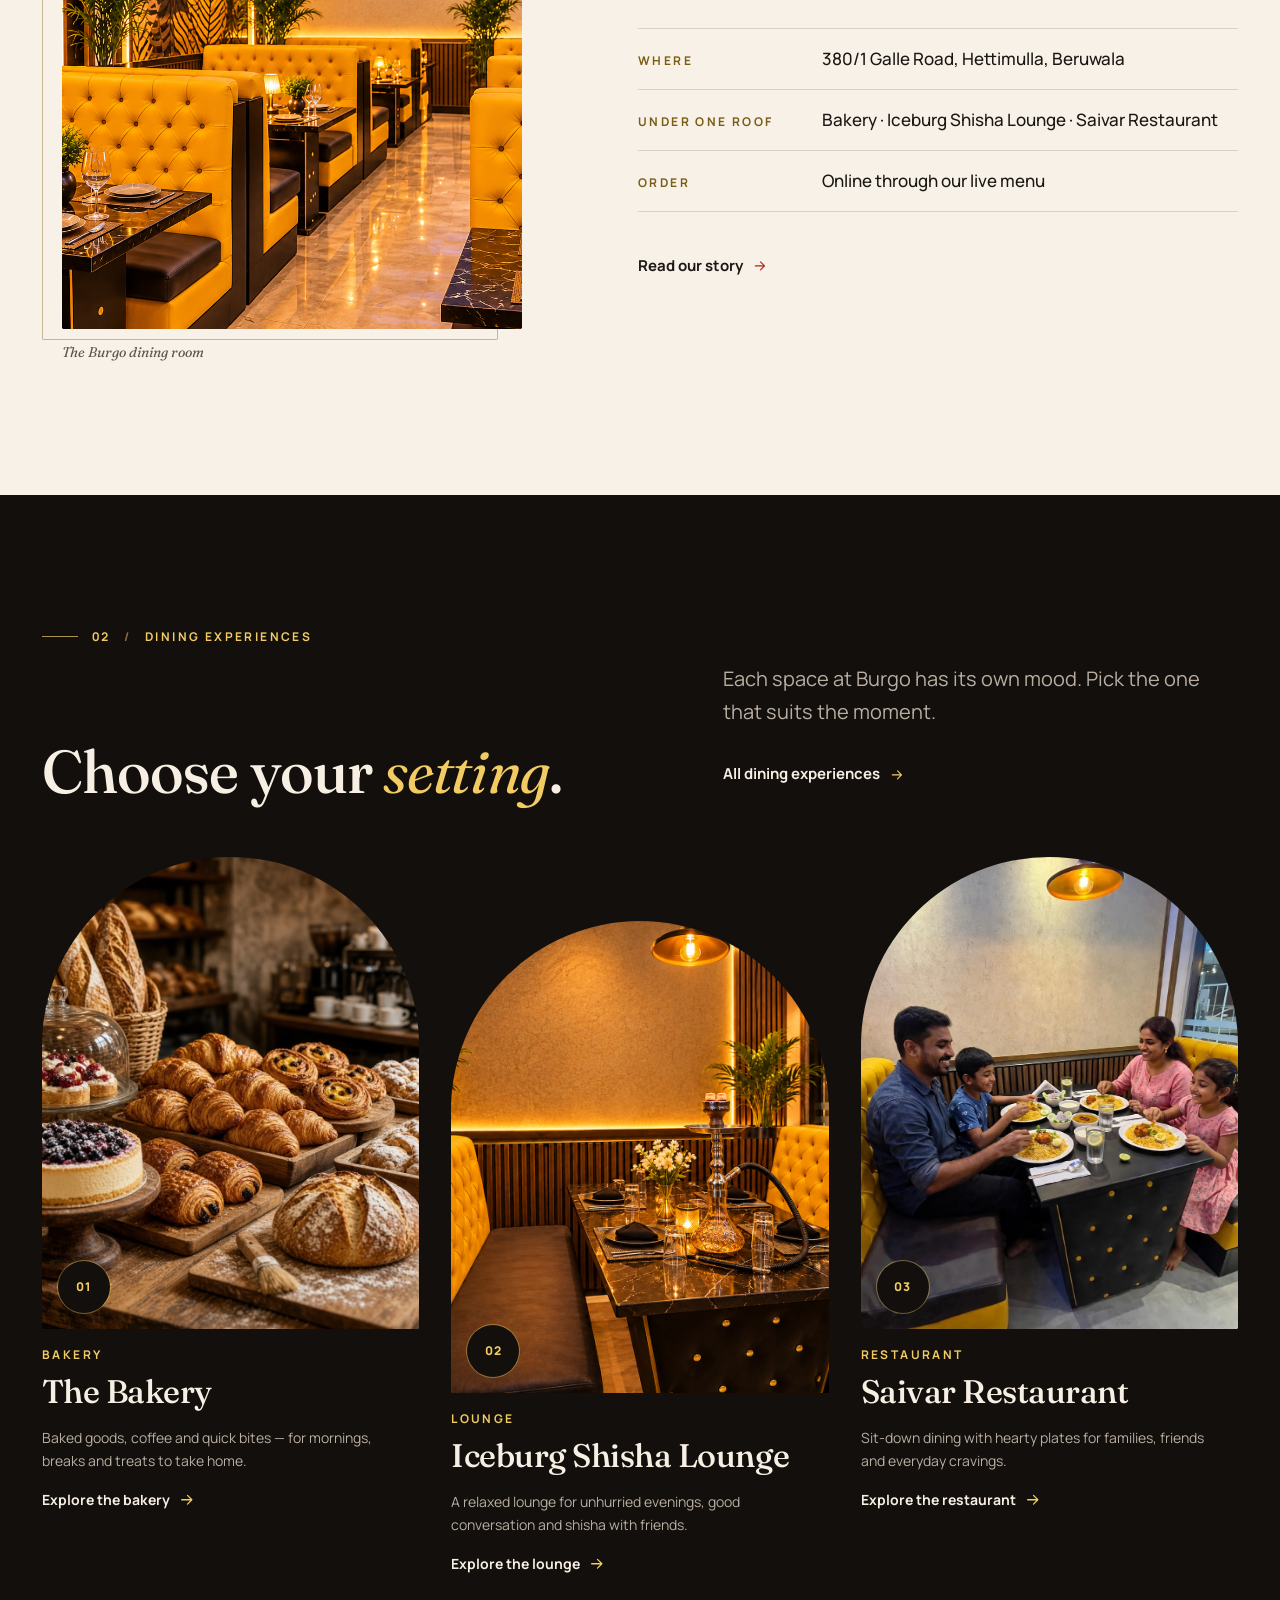
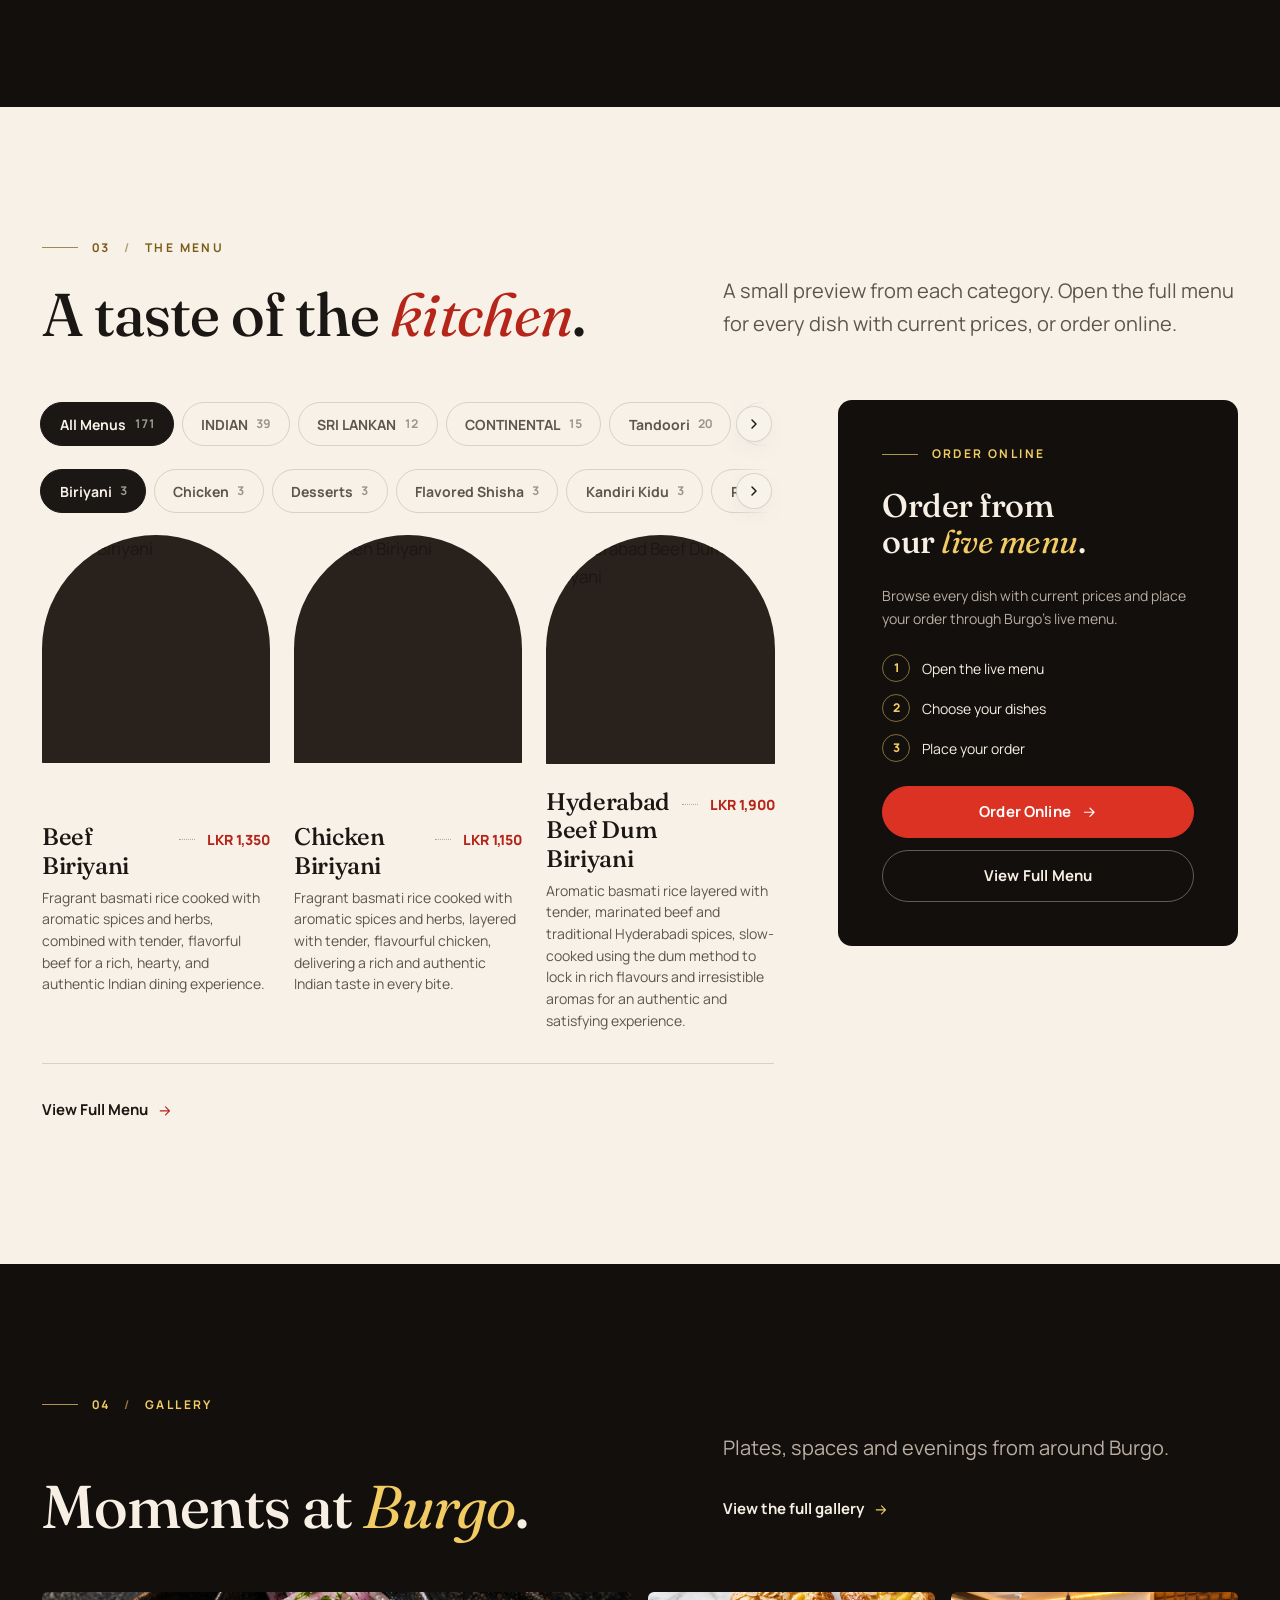
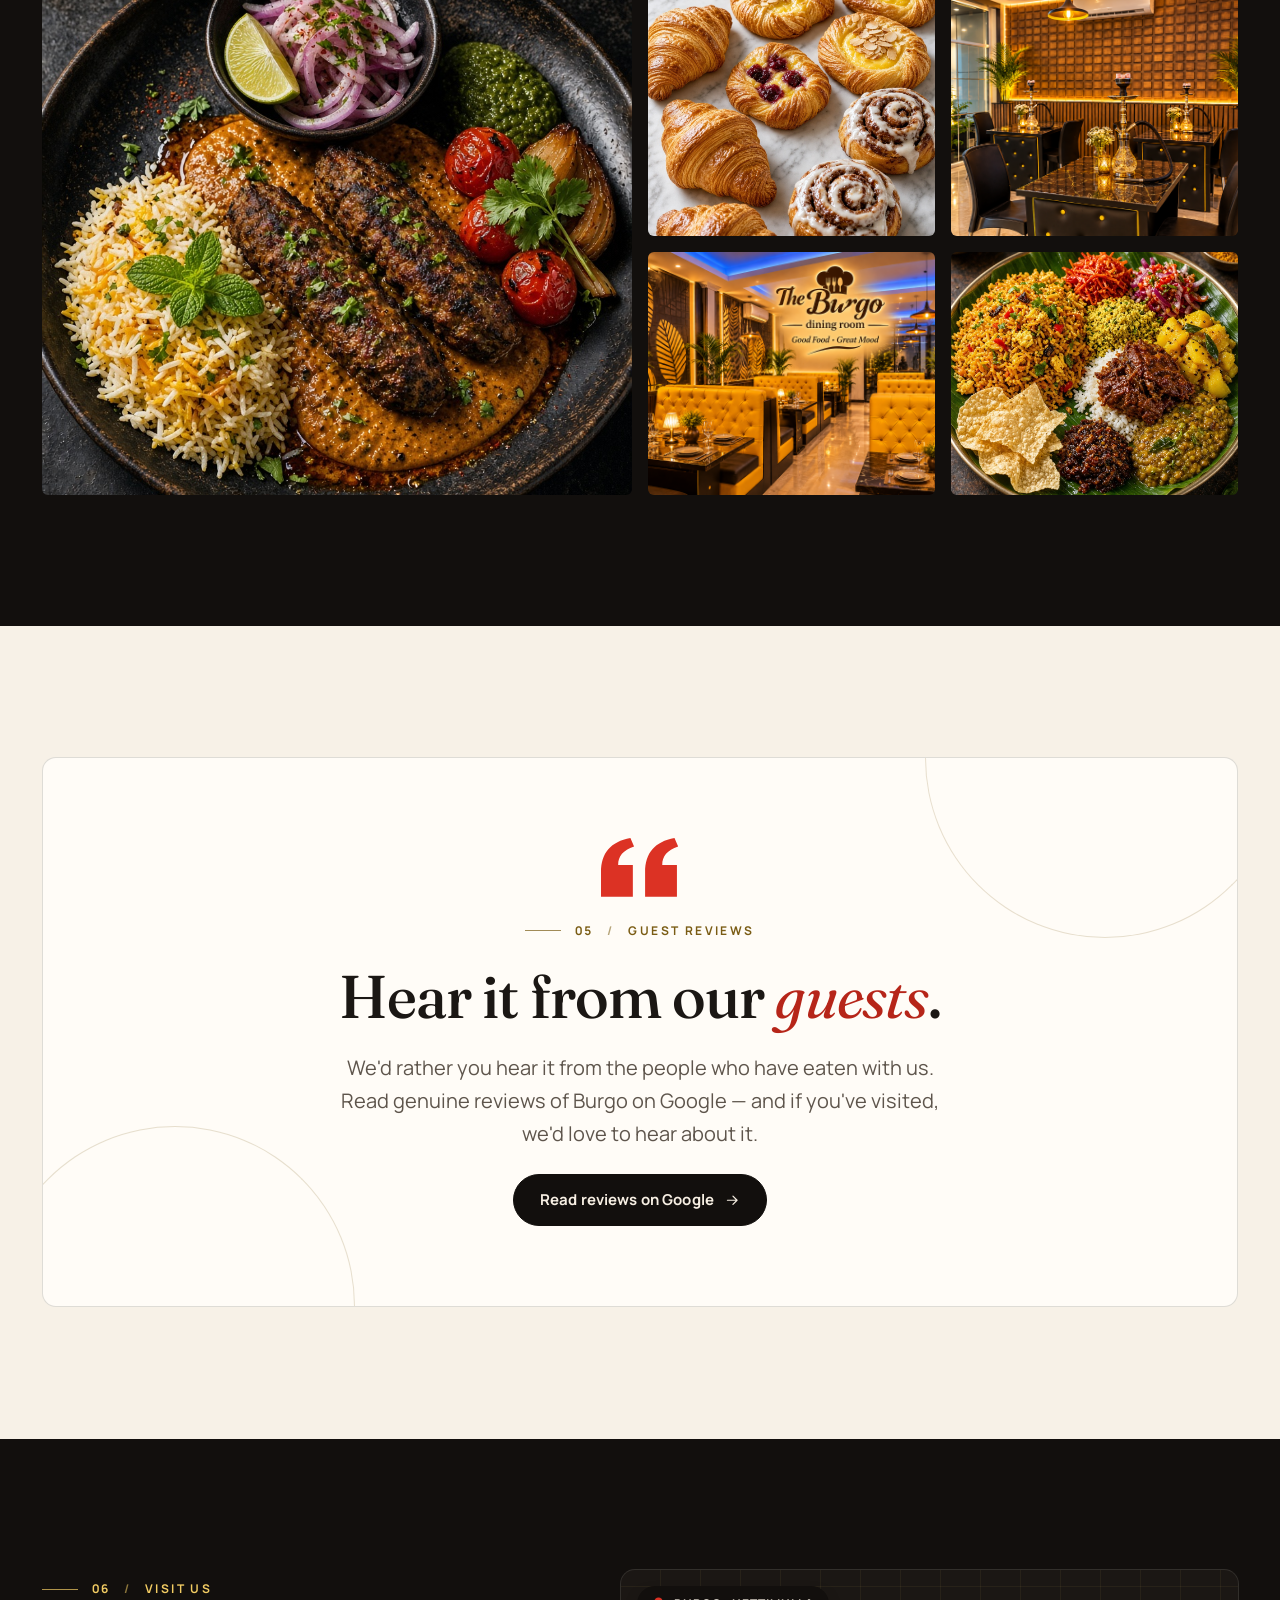
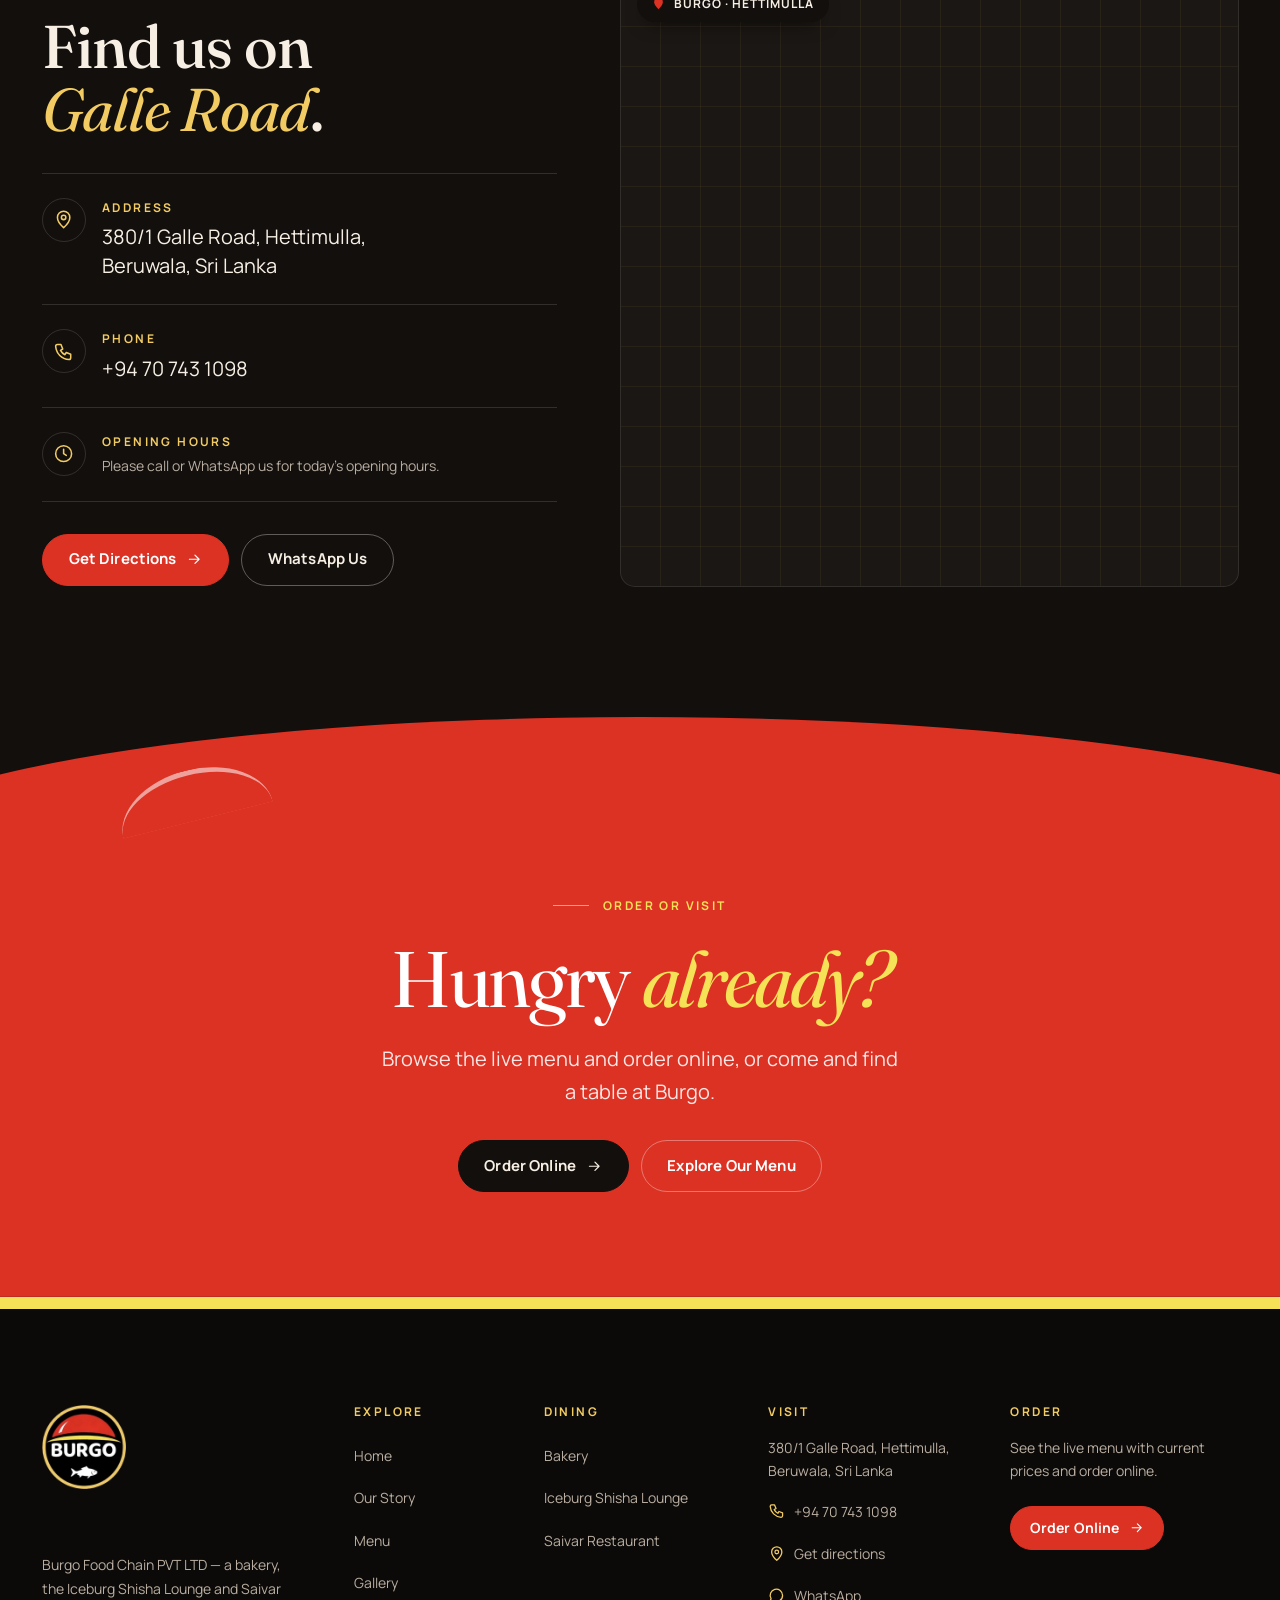
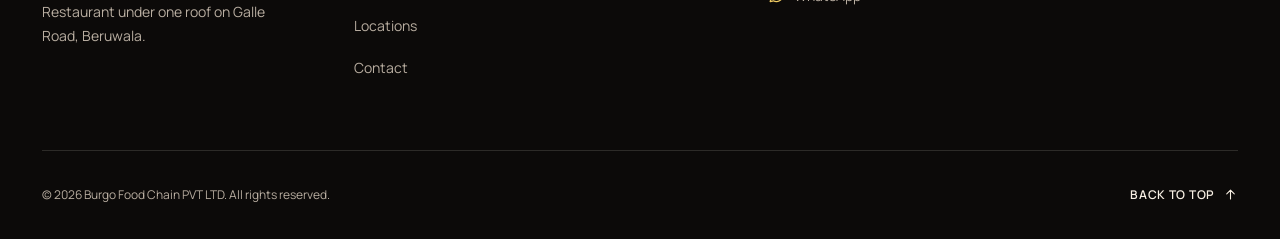
==== commit ba95cae7: "Refactor code structure and remove redundant changes" ====
--- a/index.html
+++ b/index.html
@@ -208,7 +208,7 @@
             <div class="ring-deco" aria-hidden="true"></div>
             <div class="media media--arch media--portrait">
               <!-- PLACEHOLDER IMAGE: replace with an official photo of the Burgo interior (4:5) -->
-              <img src="assets/images/photos/story-dining-room.jpg" width="800" height="1000" loading="lazy" decoding="async" alt="Warm dining room at Burgo Food Chain">
+              <img src="assets/images/photos/story-dining-room.jpg?v=9" width="604" height="756" loading="lazy" decoding="async" alt="Yellow booth seating in the Burgo dining room">
             </div>
             <figcaption class="story__caption">The Burgo dining room</figcaption>
           </figure>
@@ -376,8 +376,8 @@
             <img src="assets/images/photos/gallery-04.jpg" width="800" height="1000" loading="lazy" decoding="async" alt="Iceburg Shisha Lounge evening atmosphere">
             <span class="gallery-item__caption"><span>Iceburg Shisha Lounge</span><svg class="icon" viewBox="0 0 24 24" aria-hidden="true"><path d="M15 3h6v6M9 21H3v-6M21 3l-7 7M3 21l7-7"/></svg></span>
           </button>
-          <button type="button" class="gallery-item" data-lightbox data-src="assets/images/photos/gallery-02.jpg" data-caption="The dining room" data-alt="The dining room at Burgo" aria-label="View larger: The dining room">
-            <img src="assets/images/photos/gallery-02.jpg" width="800" height="800" loading="lazy" decoding="async" alt="The dining room at Burgo">
+          <button type="button" class="gallery-item is-wide" data-lightbox data-src="assets/images/photos/gallery-02.jpg" data-caption="The dining room" data-alt="Yellow booth seating in the Burgo dining room" aria-label="View larger: The dining room">
+            <img src="assets/images/photos/gallery-02.jpg?v=9" width="1024" height="756" loading="lazy" decoding="async" alt="Yellow booth seating in the Burgo dining room">
             <span class="gallery-item__caption"><span>The dining room</span><svg class="icon" viewBox="0 0 24 24" aria-hidden="true"><path d="M15 3h6v6M9 21H3v-6M21 3l-7 7M3 21l7-7"/></svg></span>
           </button>
           <button type="button" class="gallery-item" data-lightbox data-src="assets/images/photos/gallery-08.jpg" data-caption="Saivar favourites" data-alt="Saivar Restaurant favourites" aria-label="View larger: Saivar favourites">
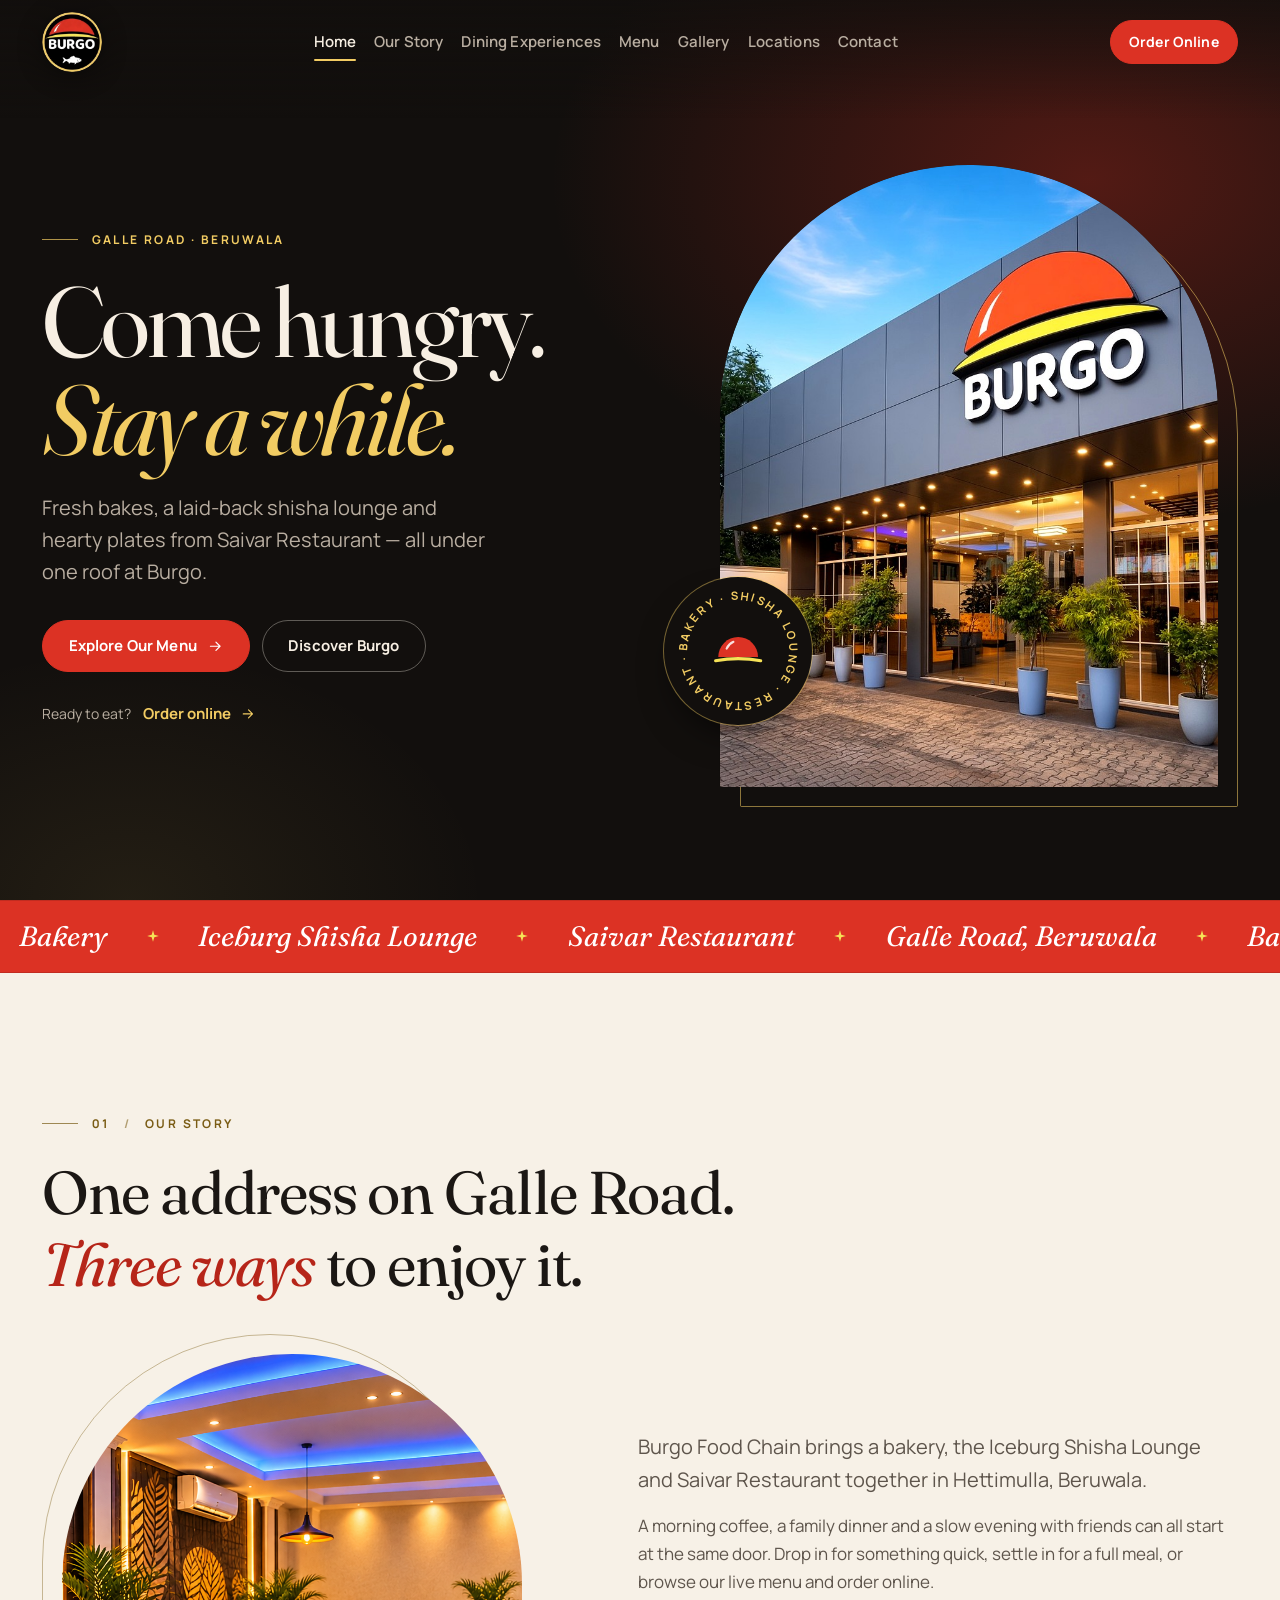
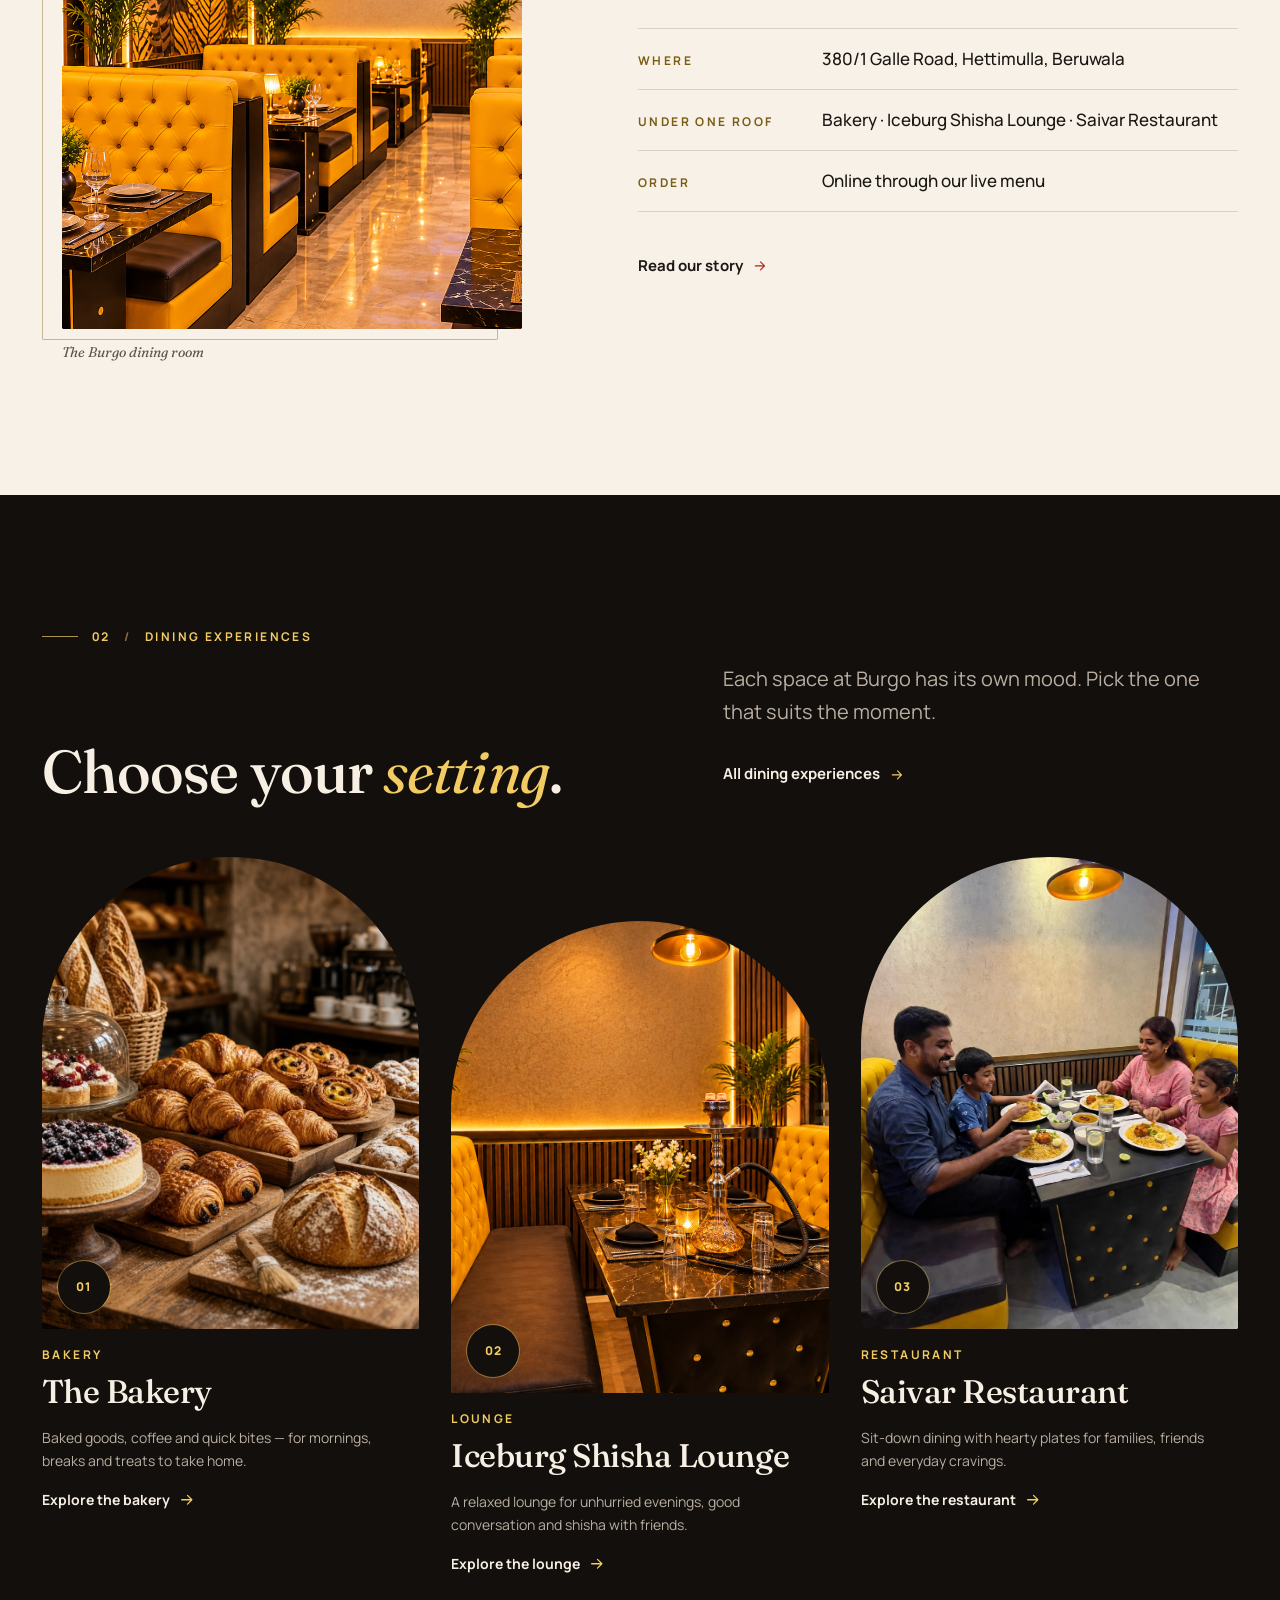
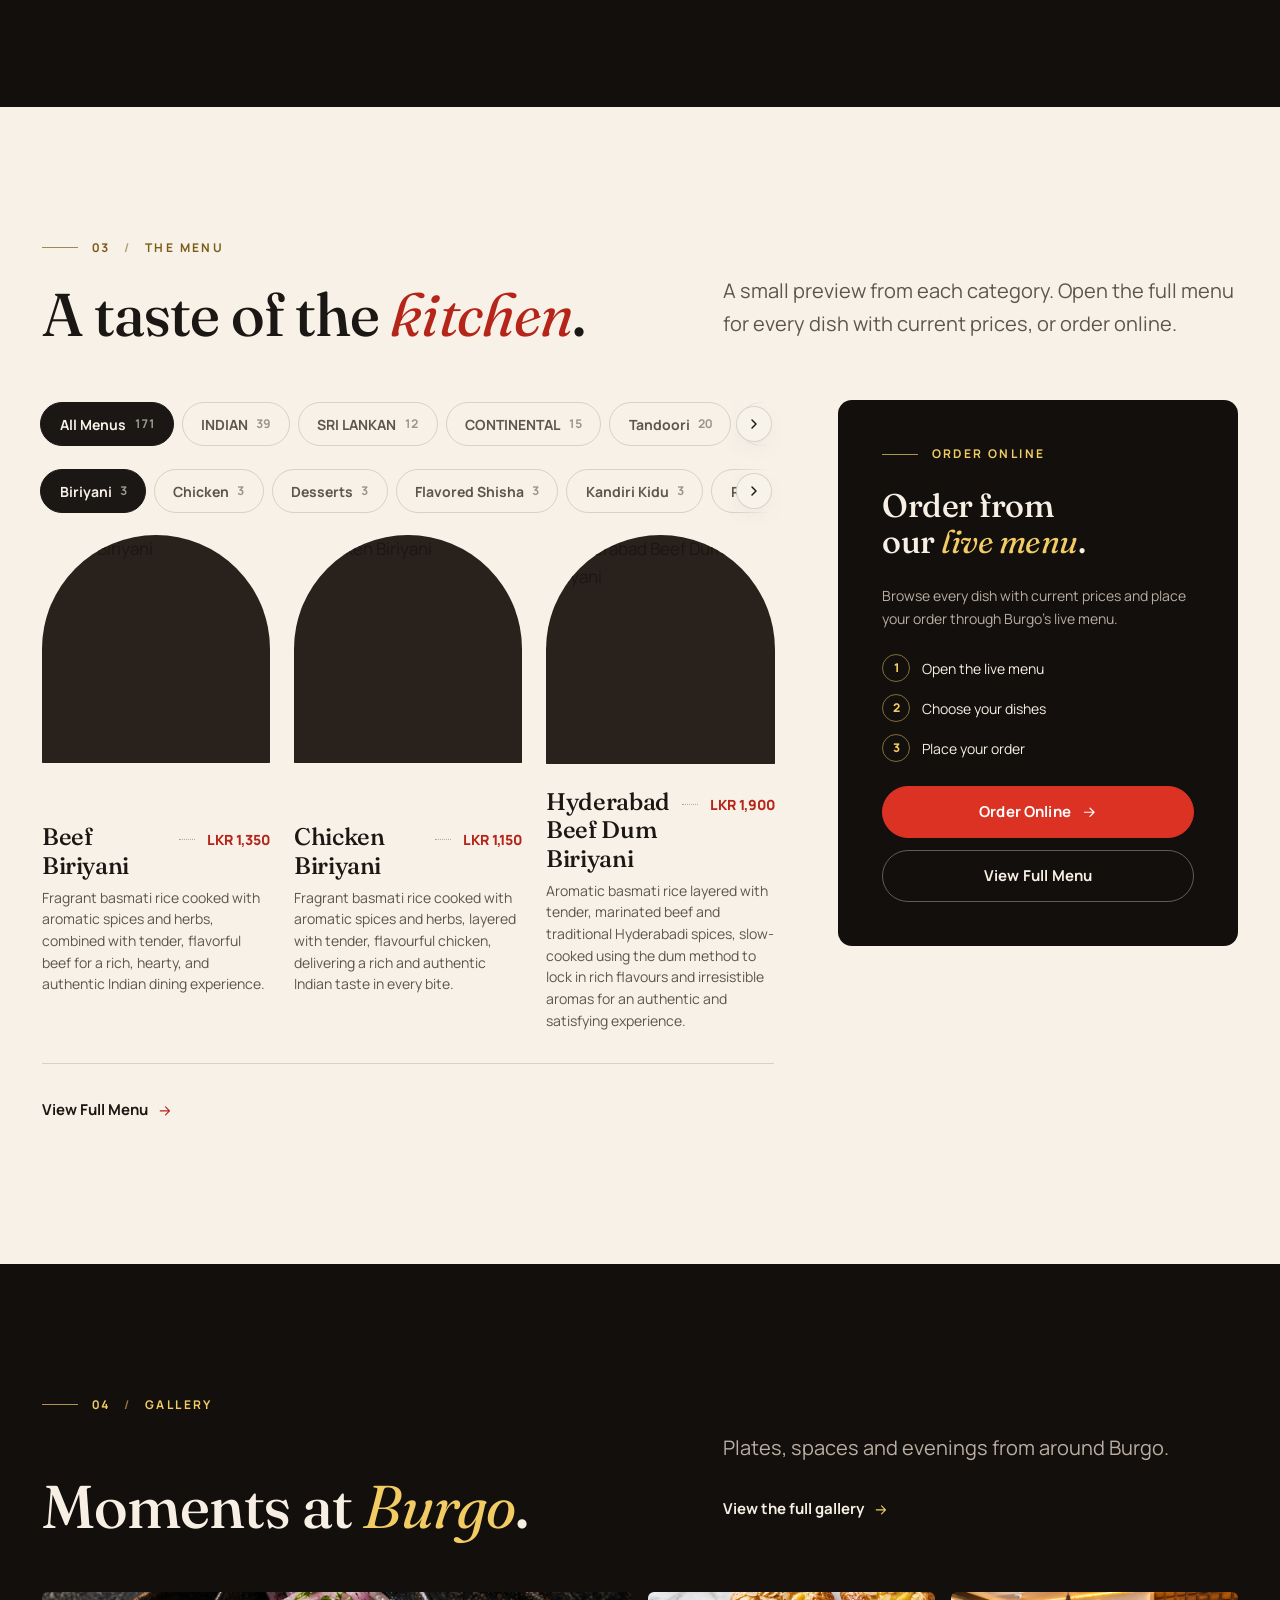
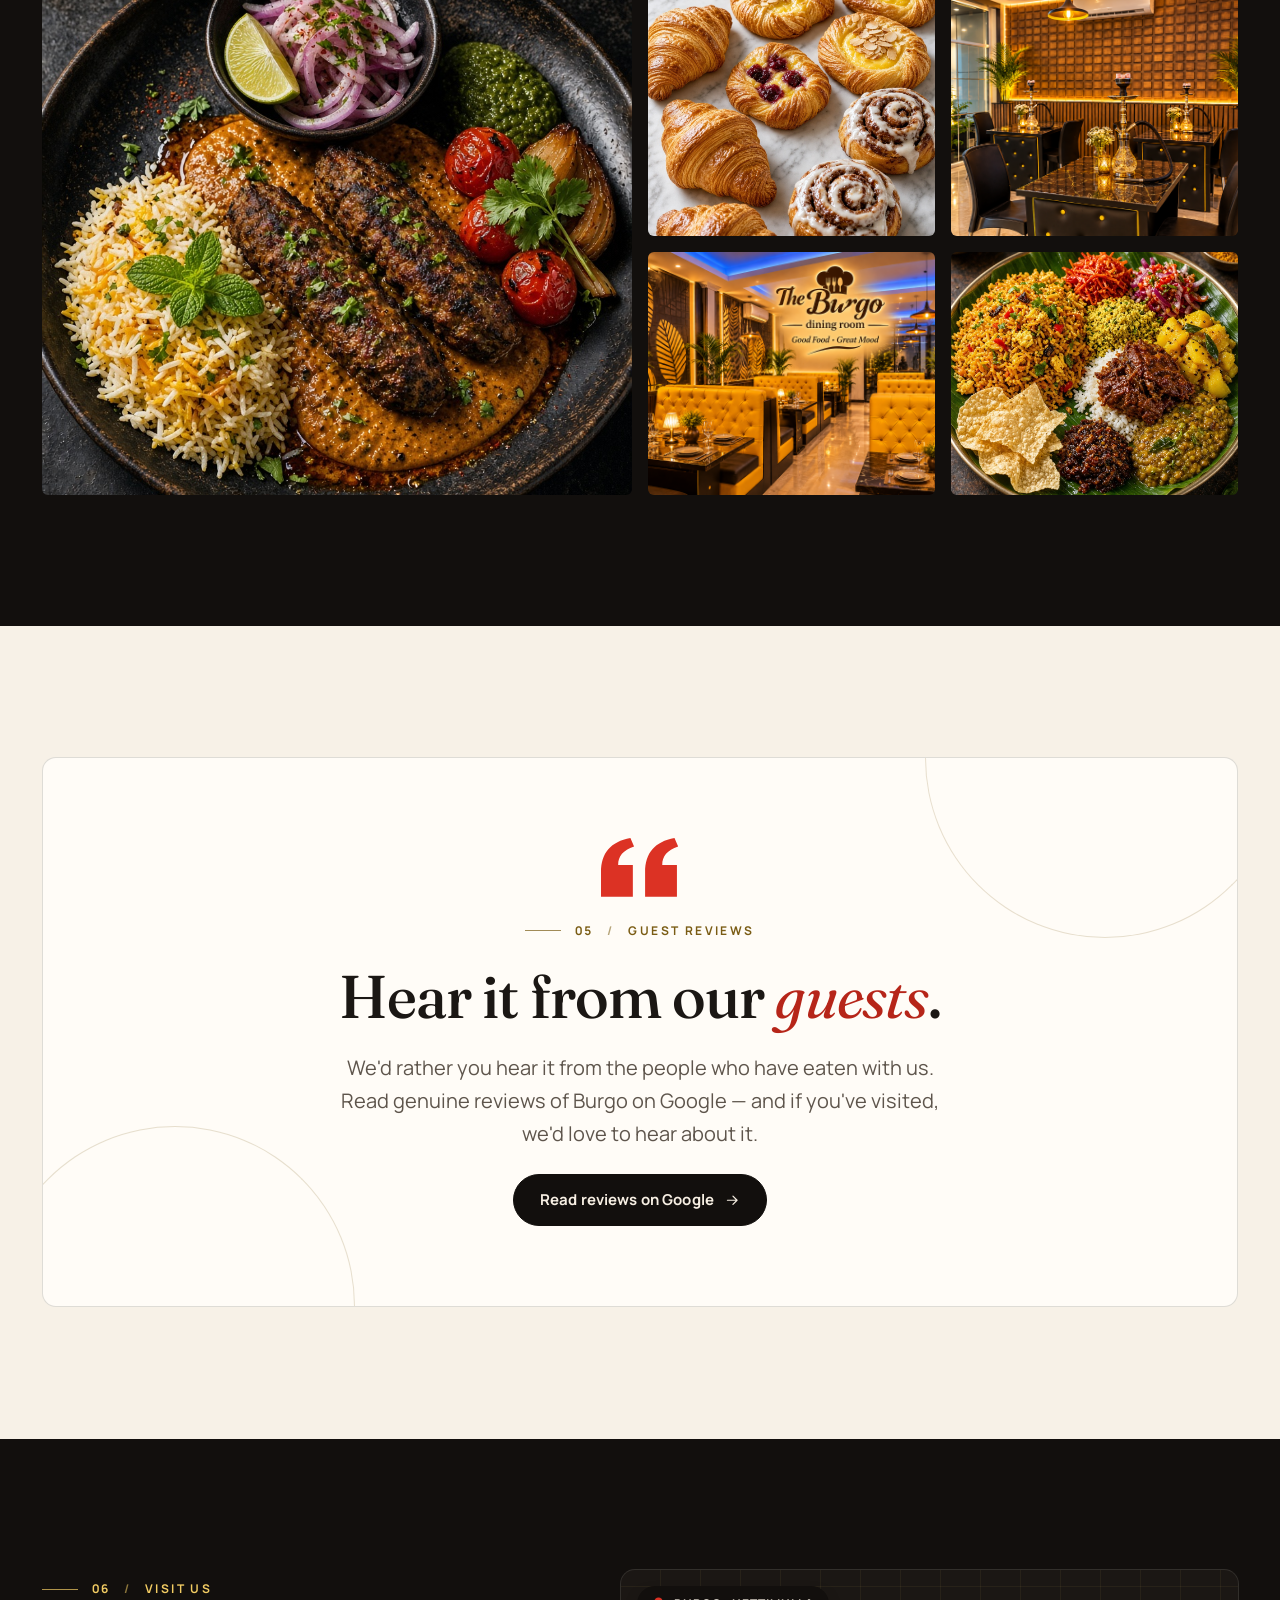
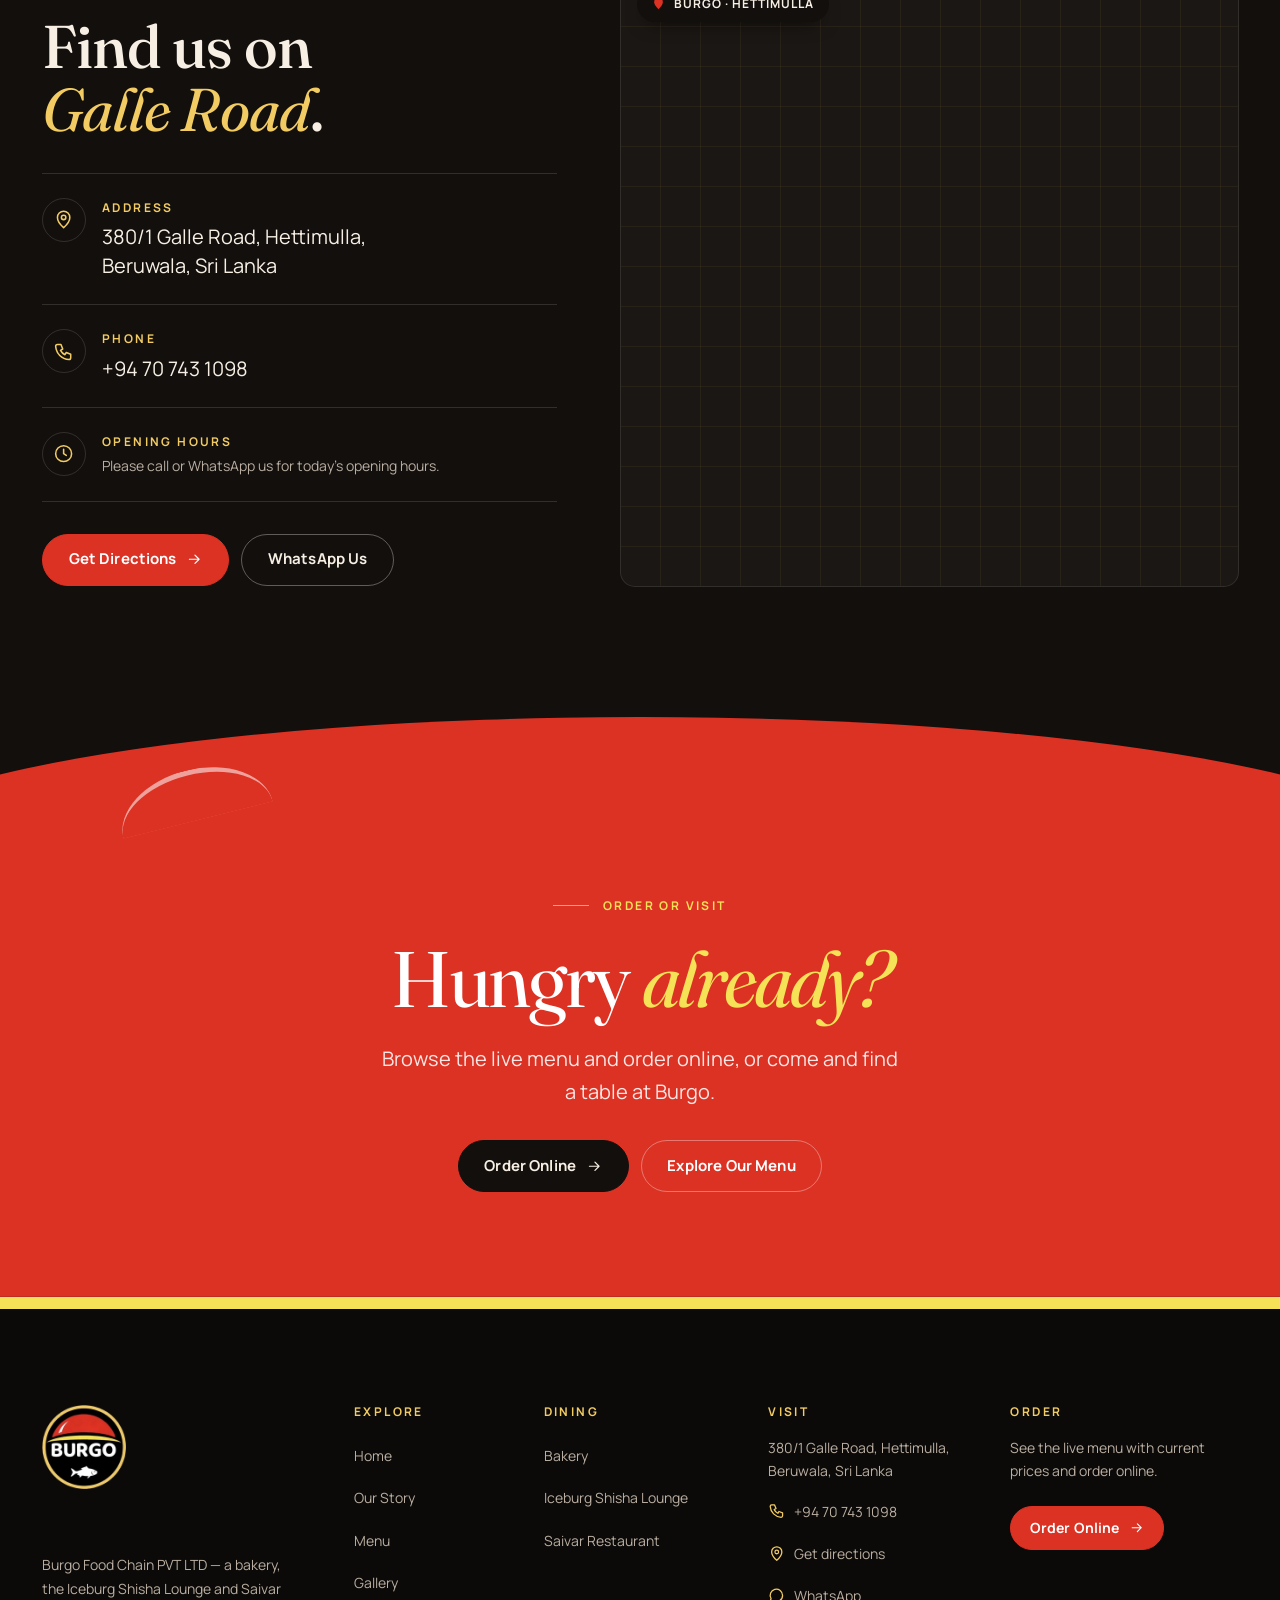
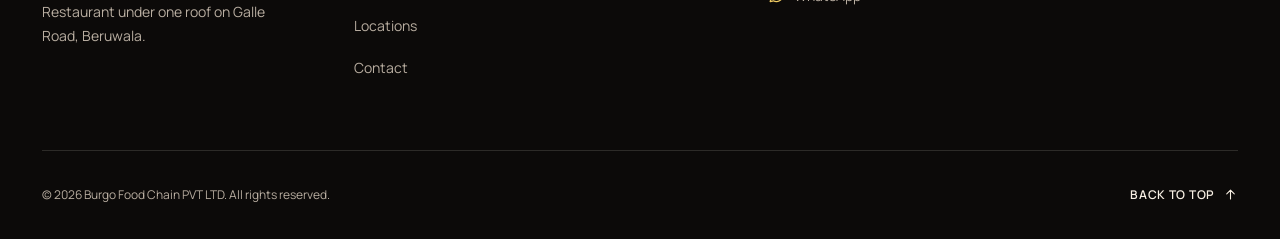
==== commit 5e3f2736: "Update hero image alt text and add cache-busting query parameter" ====
--- a/index.html
+++ b/index.html
@@ -153,7 +153,7 @@
             <div class="ring-deco hero__ring" aria-hidden="true"></div>
             <div class="media media--arch hero__media" data-enter>
               <!-- PLACEHOLDER IMAGE: replace with an official Burgo hero photo (portrait 4:5, ~1200×1500 WebP) -->
-              <img src="assets/images/photos/hero-main.jpg" width="800" height="1000" alt="Burgo signature feast with biryani, curry and fresh sides" fetchpriority="high">
+              <img src="assets/images/photos/hero-main.jpg?v=11" width="800" height="1000" alt="Burgo Food Chain storefront and signage on Galle Road, Beruwala" fetchpriority="high">
             </div>
             <div class="badge-orbit hero__badge" data-enter aria-hidden="true">
               <svg class="badge-orbit__text" viewBox="0 0 120 120">
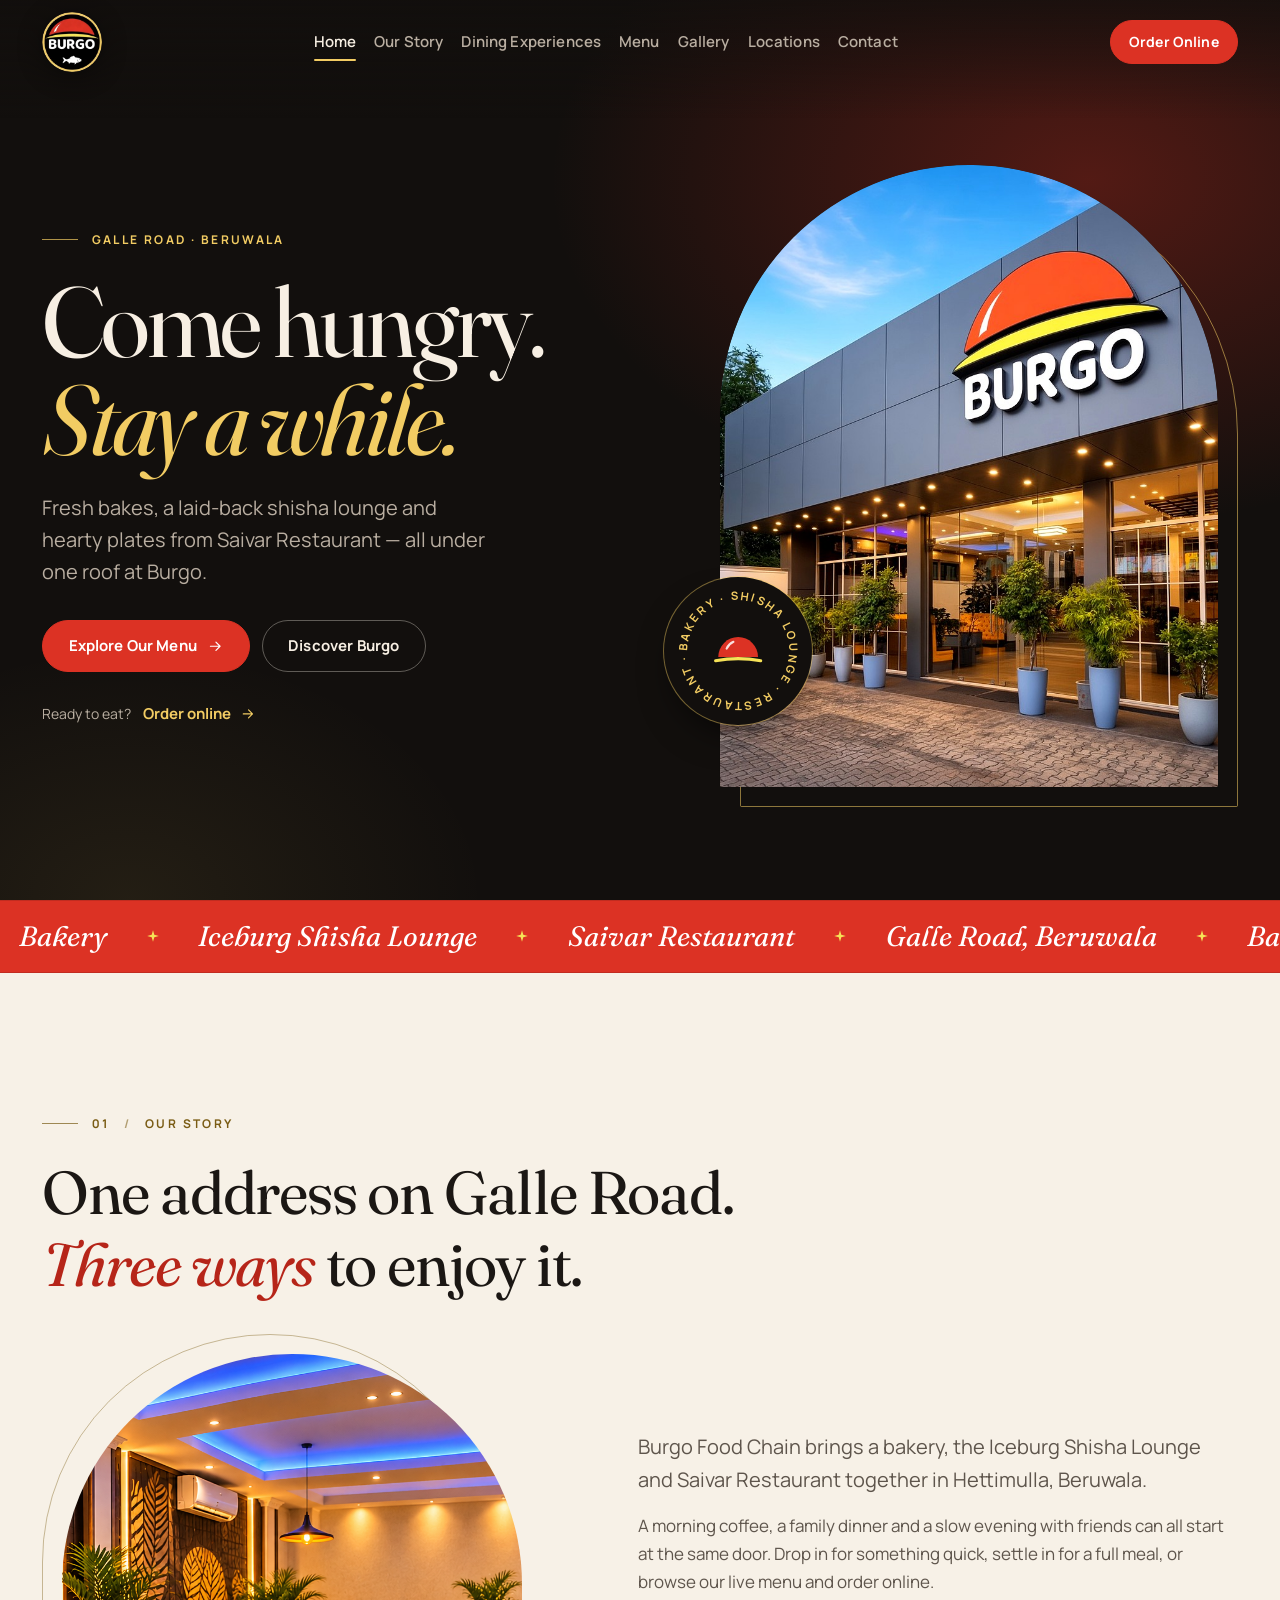
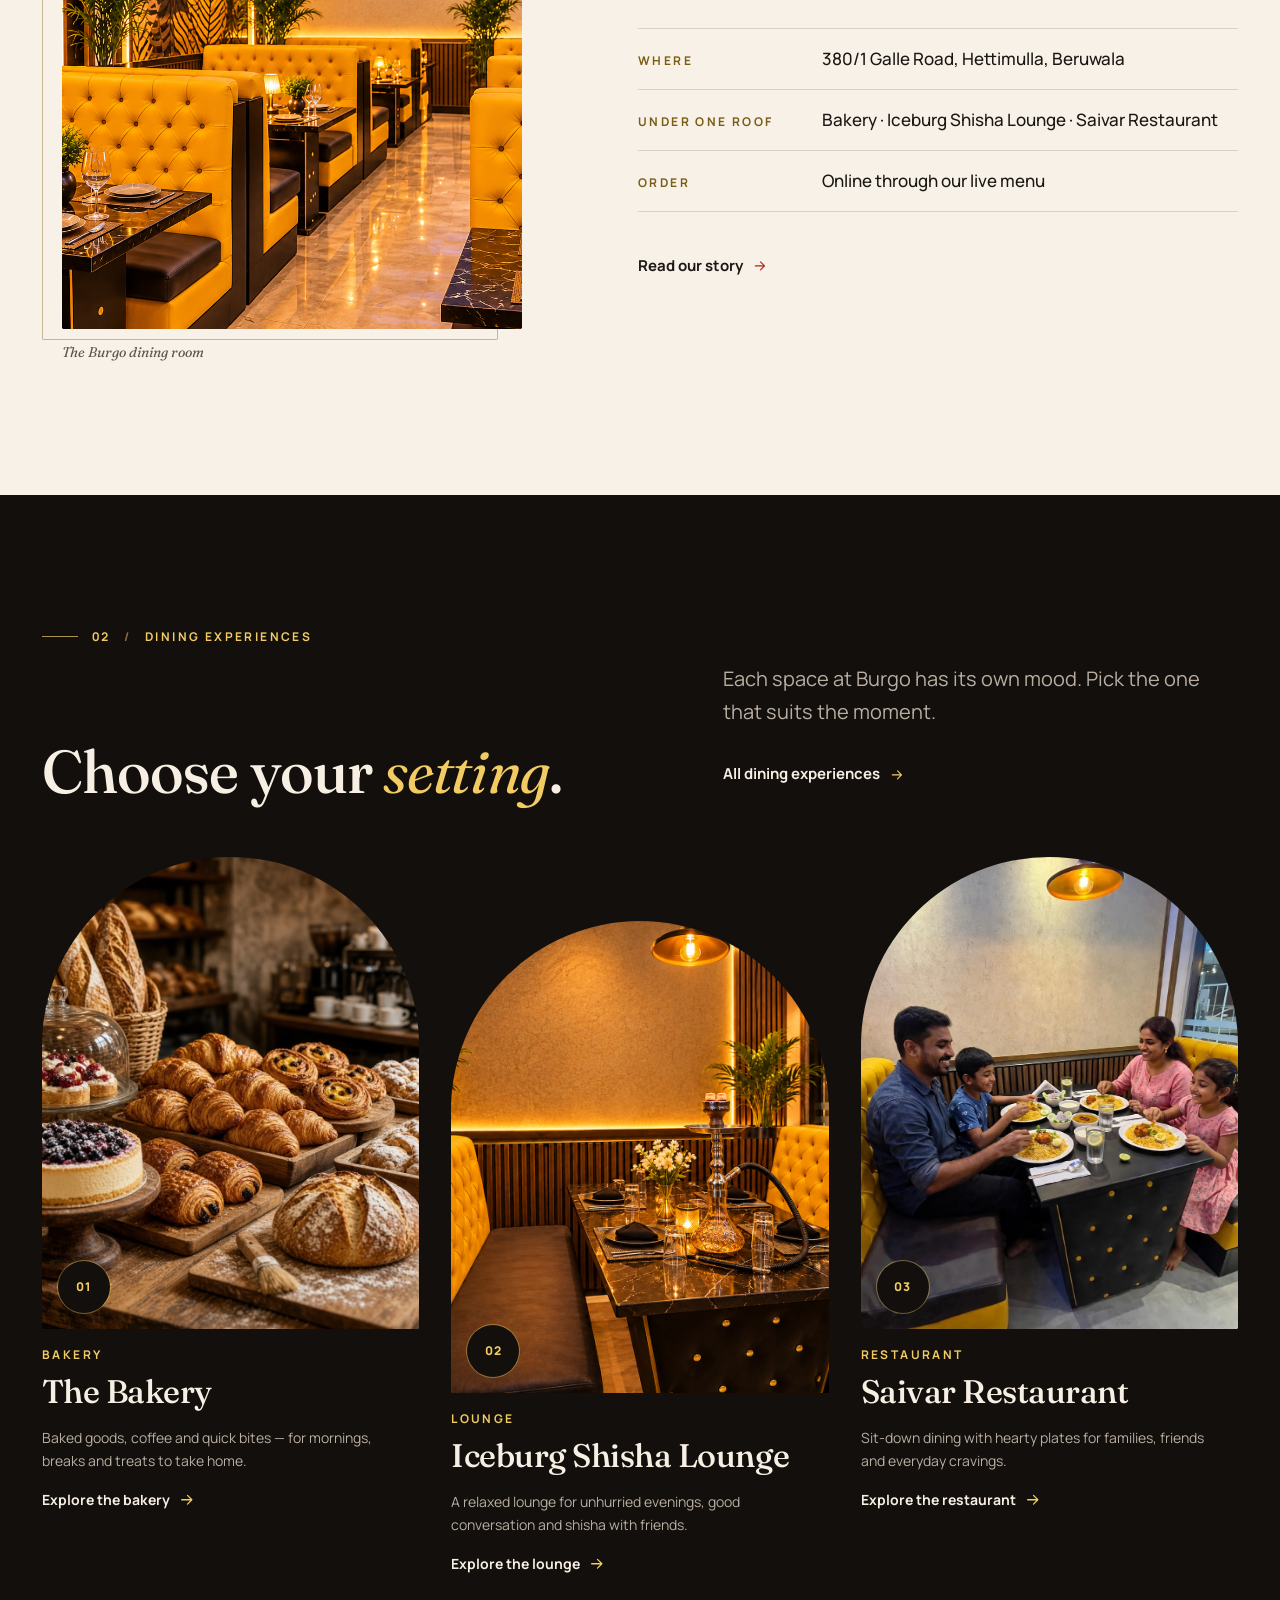
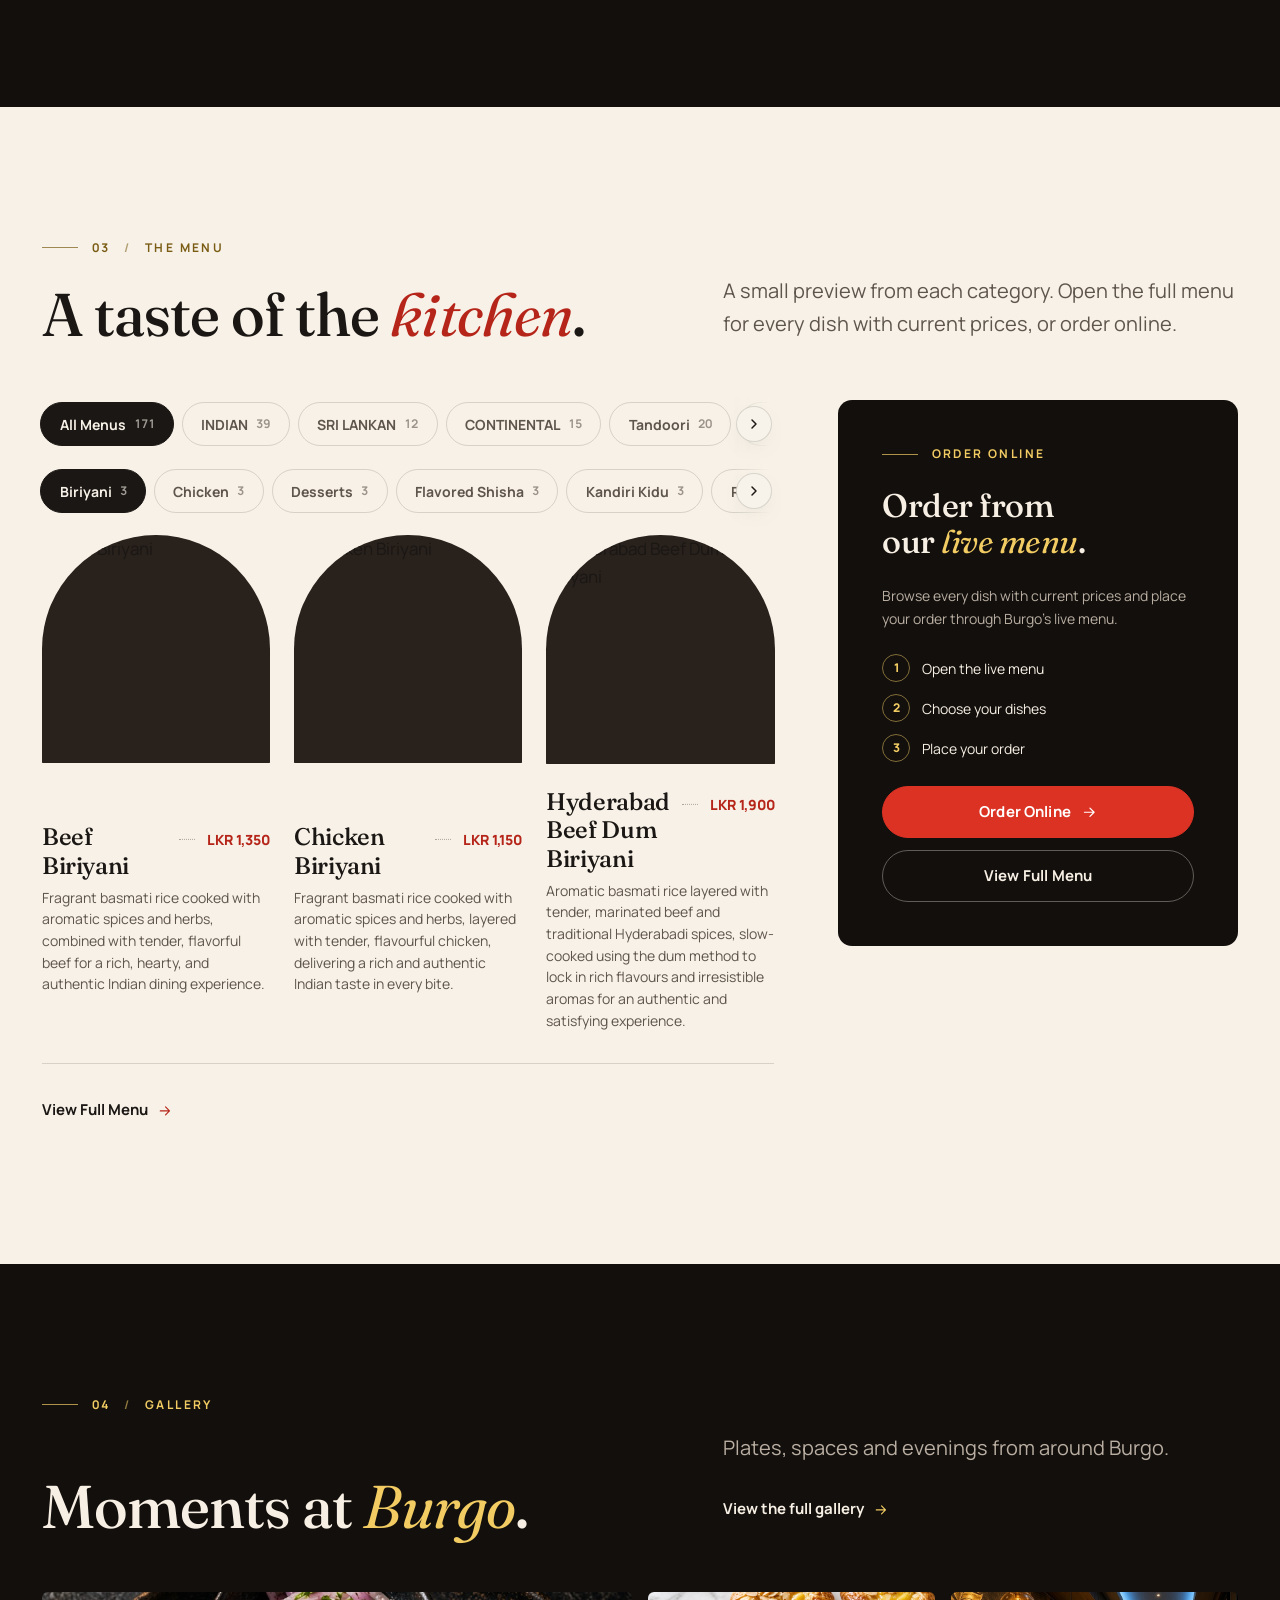
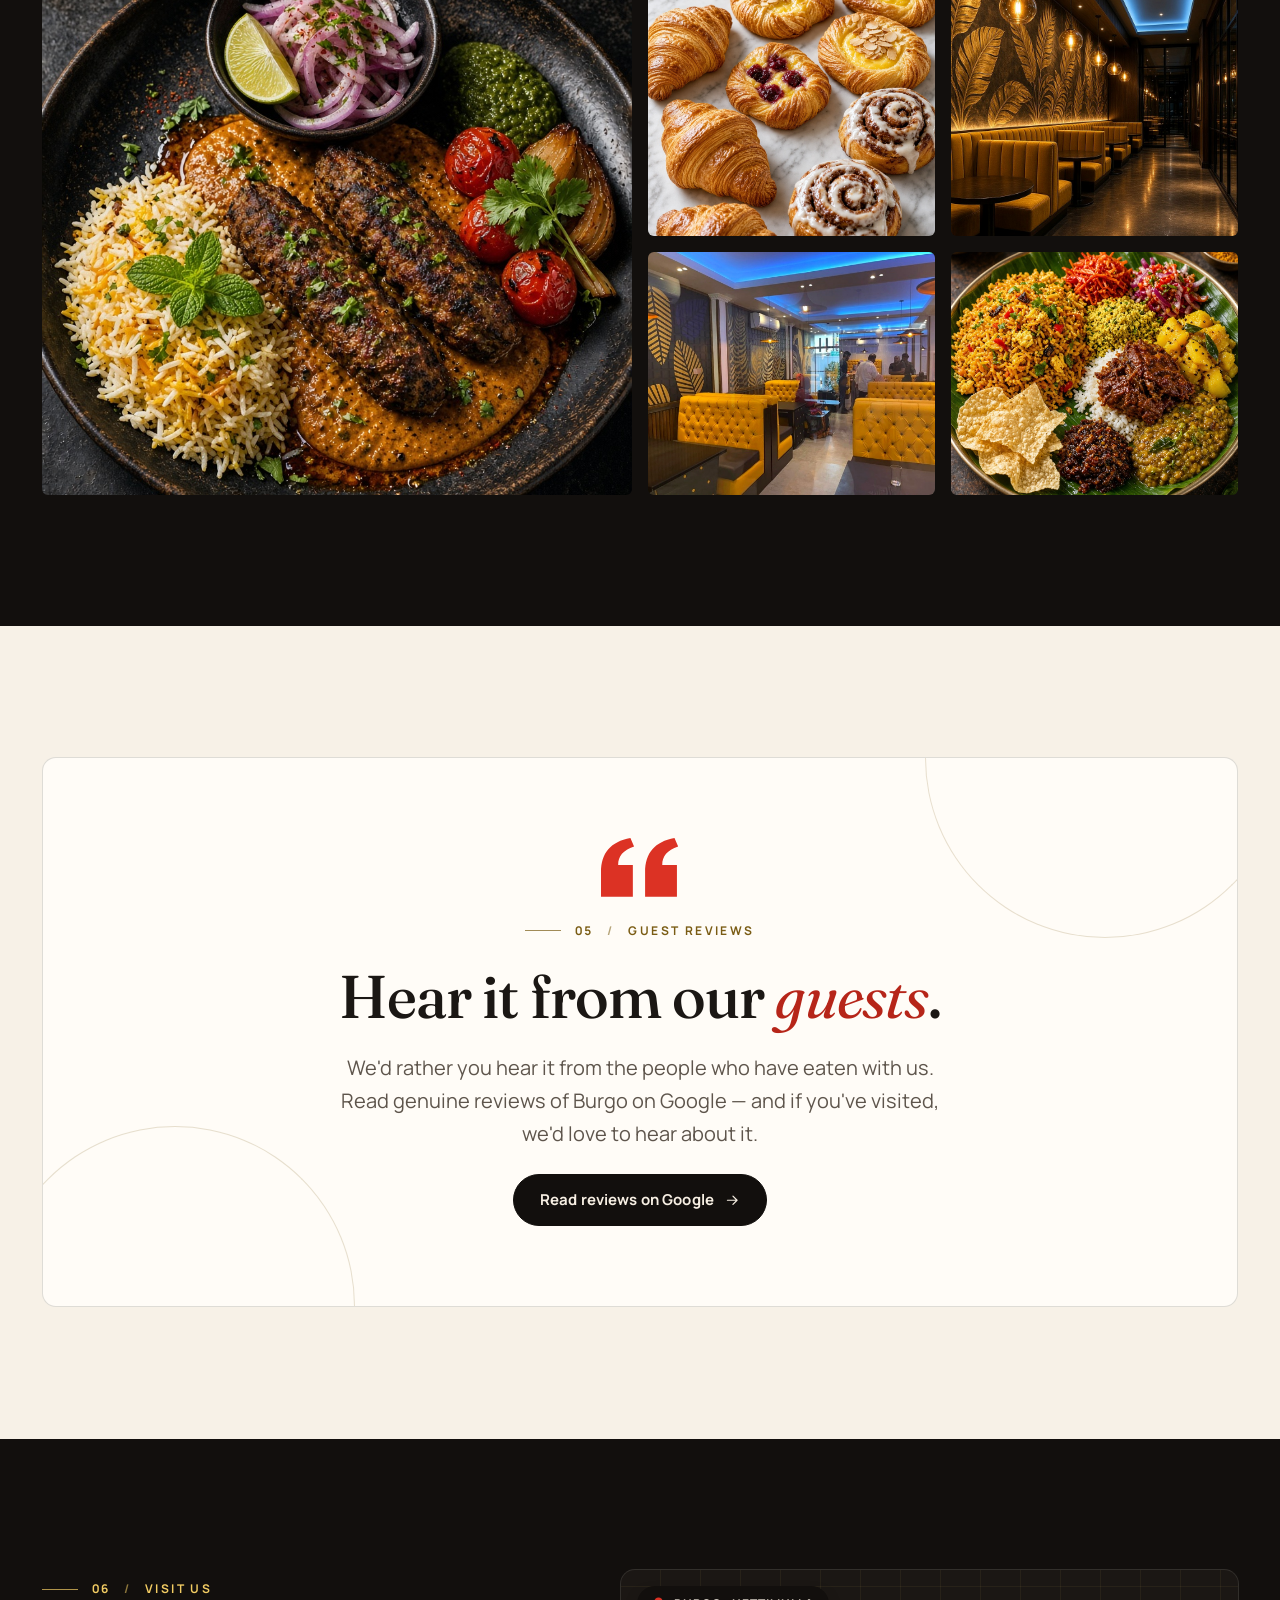
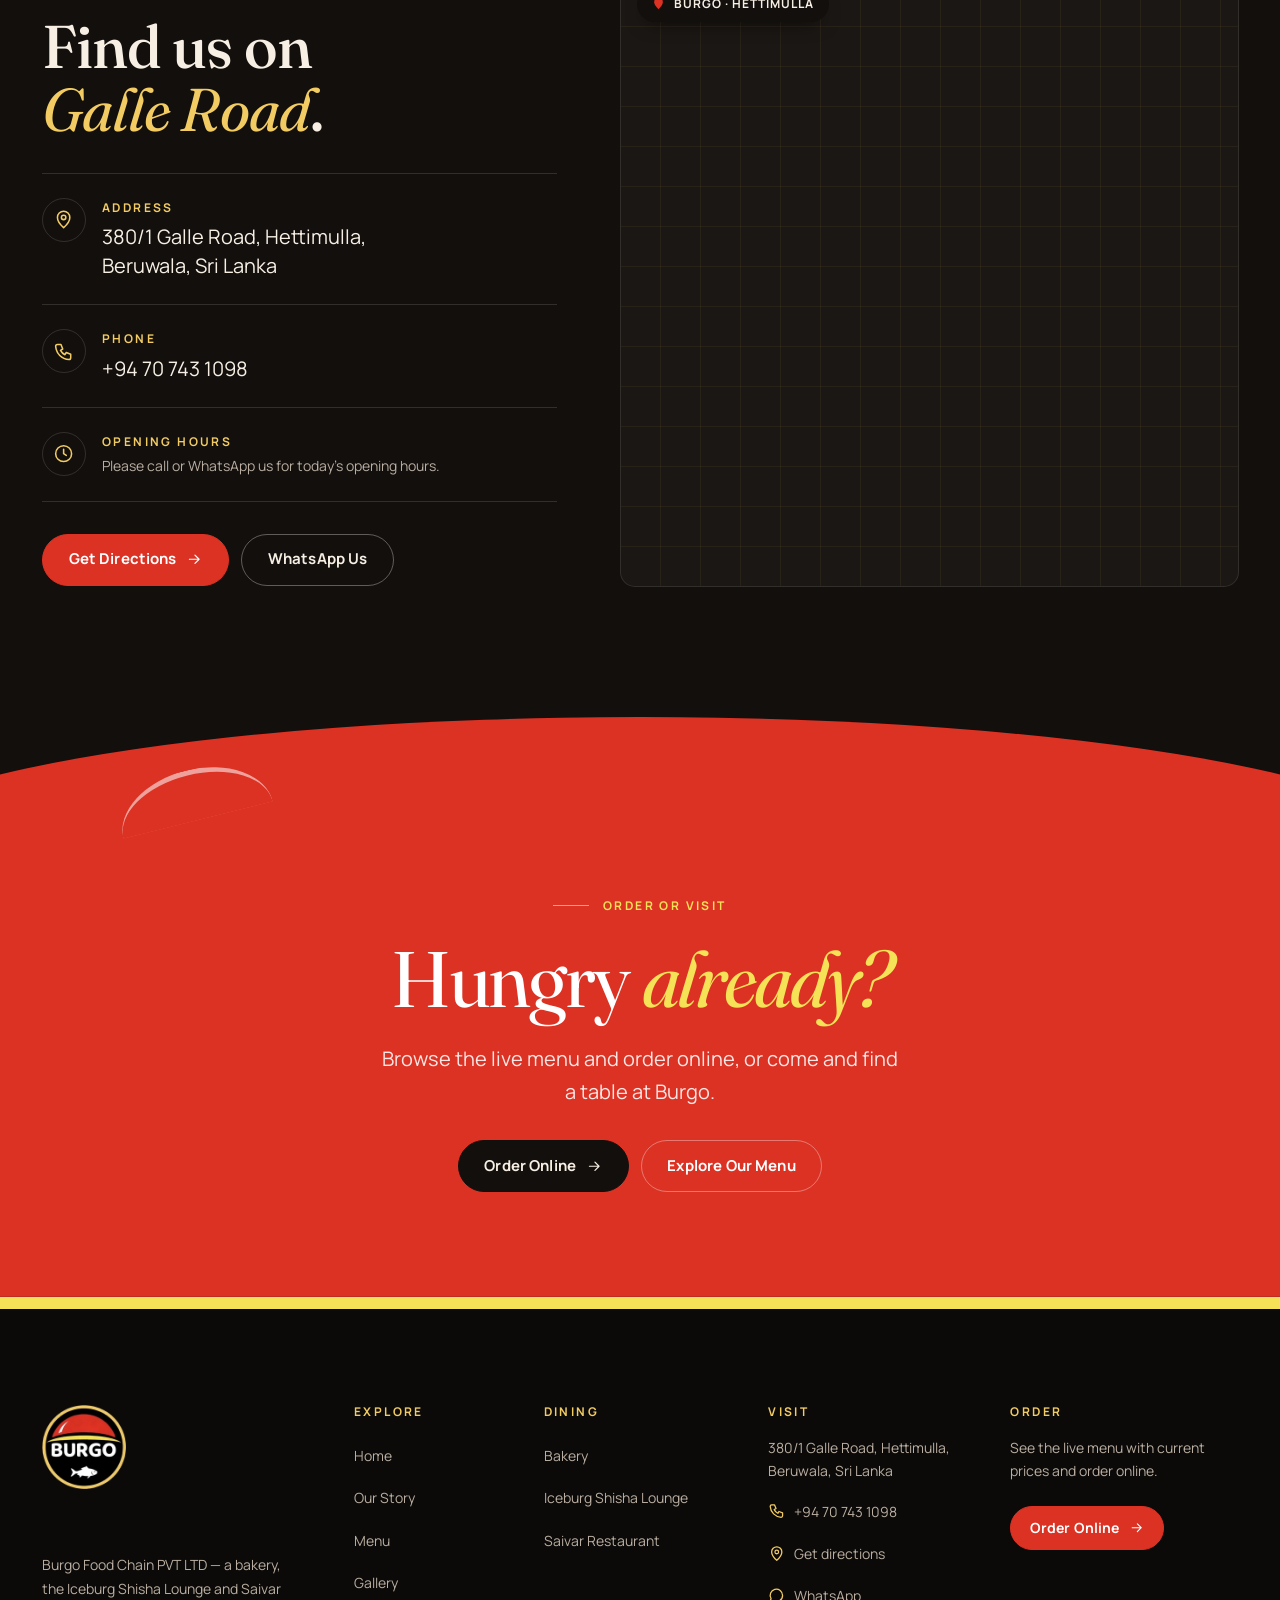
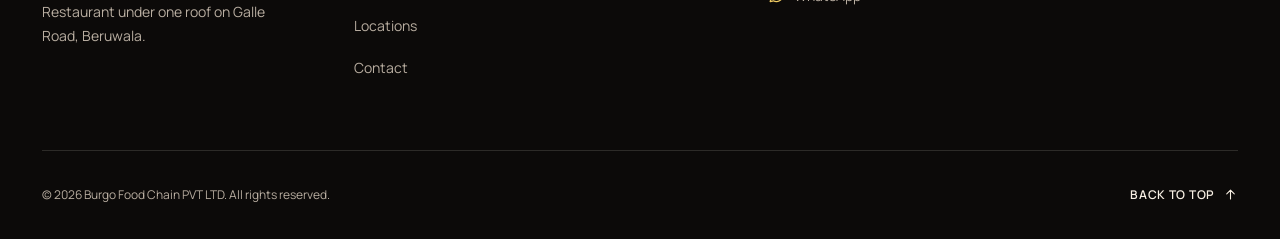
==== commit 6df4f7f5: "Update gallery images and enhance alt text for improved accessibility" ====
--- a/index.html
+++ b/index.html
@@ -372,12 +372,12 @@
             <img src="assets/images/photos/gallery-03.jpg" width="800" height="800" loading="lazy" decoding="async" alt="Fresh bakery items">
             <span class="gallery-item__caption"><span>Fresh from the bakery</span><svg class="icon" viewBox="0 0 24 24" aria-hidden="true"><path d="M15 3h6v6M9 21H3v-6M21 3l-7 7M3 21l7-7"/></svg></span>
           </button>
-          <button type="button" class="gallery-item" data-lightbox data-src="assets/images/photos/gallery-04.jpg" data-caption="Iceburg Shisha Lounge" data-alt="Iceburg Shisha Lounge evening atmosphere" aria-label="View larger: Iceburg Shisha Lounge">
-            <img src="assets/images/photos/gallery-04.jpg" width="800" height="1000" loading="lazy" decoding="async" alt="Iceburg Shisha Lounge evening atmosphere">
-            <span class="gallery-item__caption"><span>Iceburg Shisha Lounge</span><svg class="icon" viewBox="0 0 24 24" aria-hidden="true"><path d="M15 3h6v6M9 21H3v-6M21 3l-7 7M3 21l7-7"/></svg></span>
+          <button type="button" class="gallery-item" data-lightbox data-src="assets/images/photos/gallery-04.jpg?v=14" data-caption="Iceburg evenings" data-alt="Wide view of Iceburg Shisha Lounge" aria-label="View larger: Iceburg evenings">
+            <img src="assets/images/photos/gallery-04.jpg?v=14" width="800" height="1000" loading="lazy" decoding="async" alt="Wide view of Iceburg Shisha Lounge">
+            <span class="gallery-item__caption"><span>Iceburg evenings</span><svg class="icon" viewBox="0 0 24 24" aria-hidden="true"><path d="M15 3h6v6M9 21H3v-6M21 3l-7 7M3 21l7-7"/></svg></span>
           </button>
-          <button type="button" class="gallery-item is-wide" data-lightbox data-src="assets/images/photos/gallery-02.jpg" data-caption="The dining room" data-alt="Yellow booth seating in the Burgo dining room" aria-label="View larger: The dining room">
-            <img src="assets/images/photos/gallery-02.jpg?v=9" width="1024" height="756" loading="lazy" decoding="async" alt="Yellow booth seating in the Burgo dining room">
+          <button type="button" class="gallery-item is-wide" data-lightbox data-src="assets/images/photos/gallery-02.jpg?v=15" data-caption="The dining room" data-alt="Yellow booth seating in the Burgo dining room" aria-label="View larger: The dining room">
+            <img src="assets/images/photos/gallery-02.jpg?v=15" width="1200" height="886" loading="lazy" decoding="async" alt="Yellow booth seating in the Burgo dining room">
             <span class="gallery-item__caption"><span>The dining room</span><svg class="icon" viewBox="0 0 24 24" aria-hidden="true"><path d="M15 3h6v6M9 21H3v-6M21 3l-7 7M3 21l7-7"/></svg></span>
           </button>
           <button type="button" class="gallery-item" data-lightbox data-src="assets/images/photos/gallery-08.jpg" data-caption="Saivar favourites" data-alt="Saivar Restaurant favourites" aria-label="View larger: Saivar favourites">
